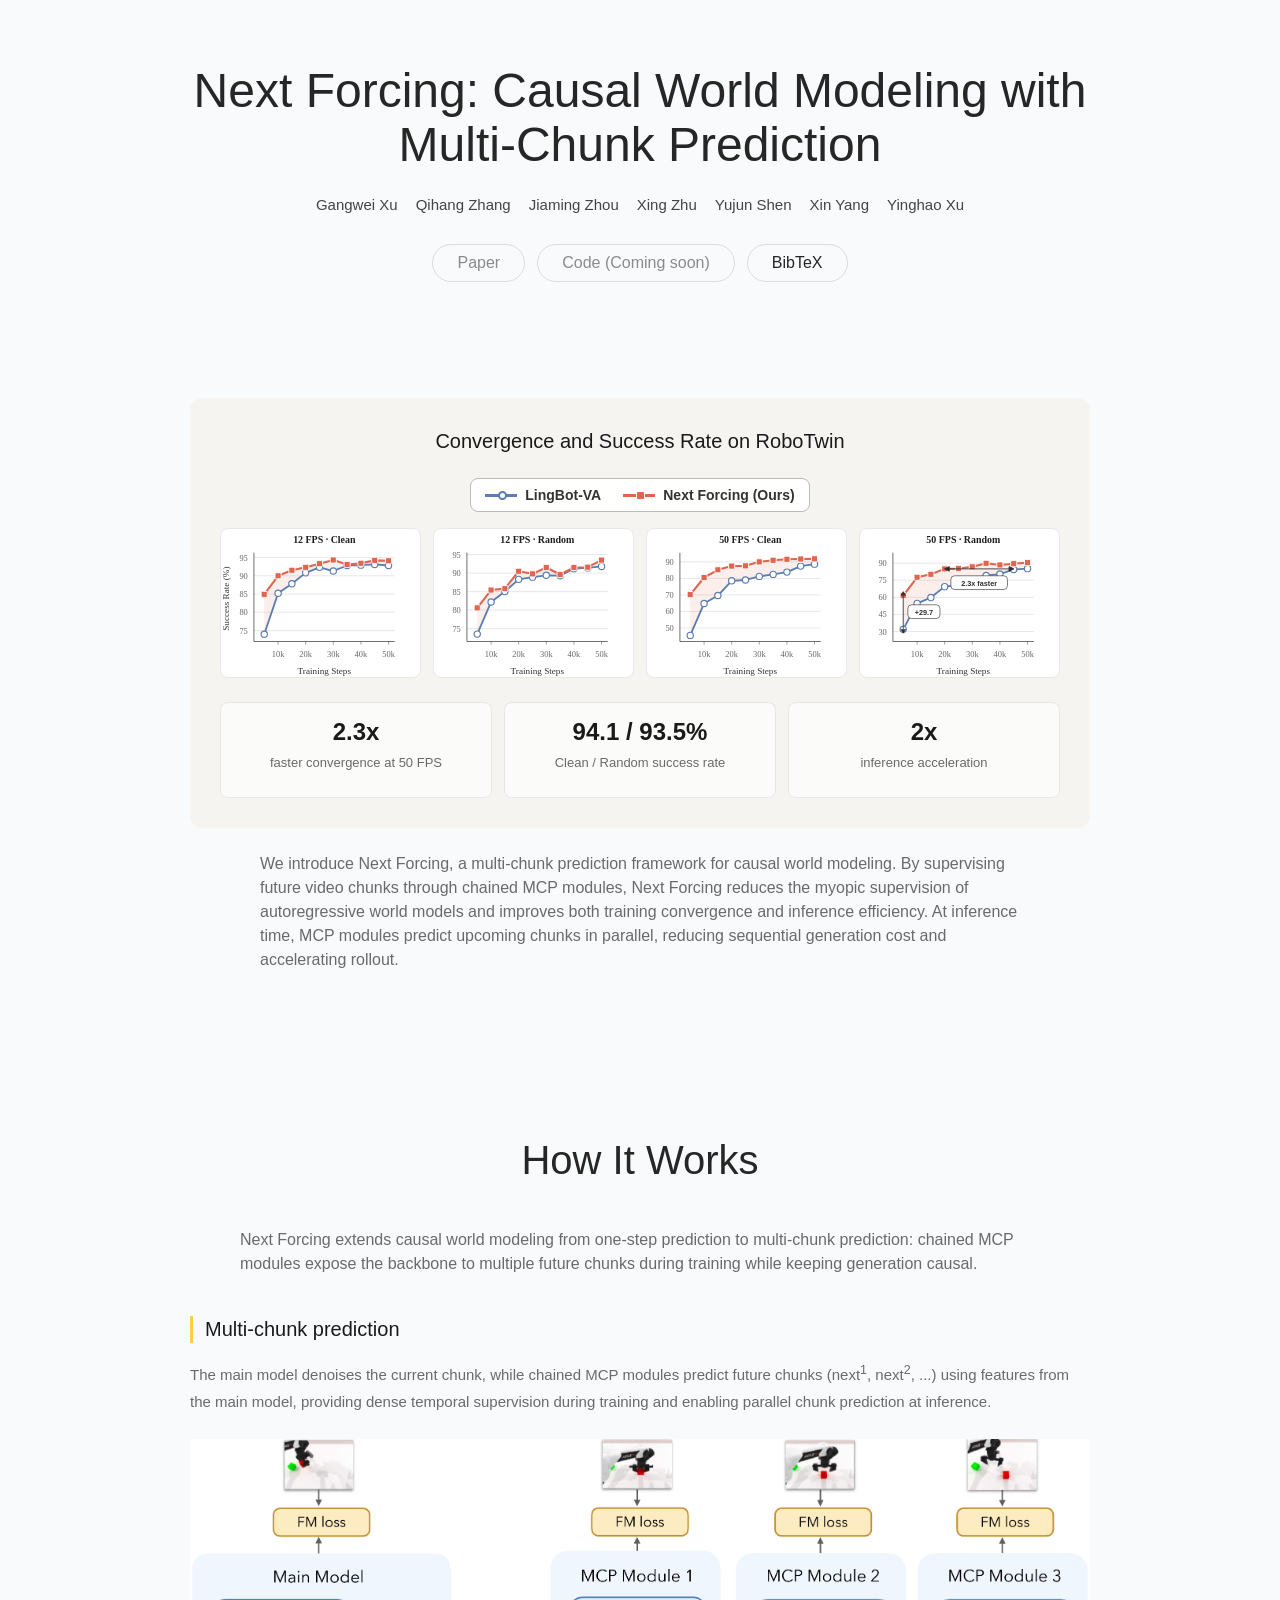
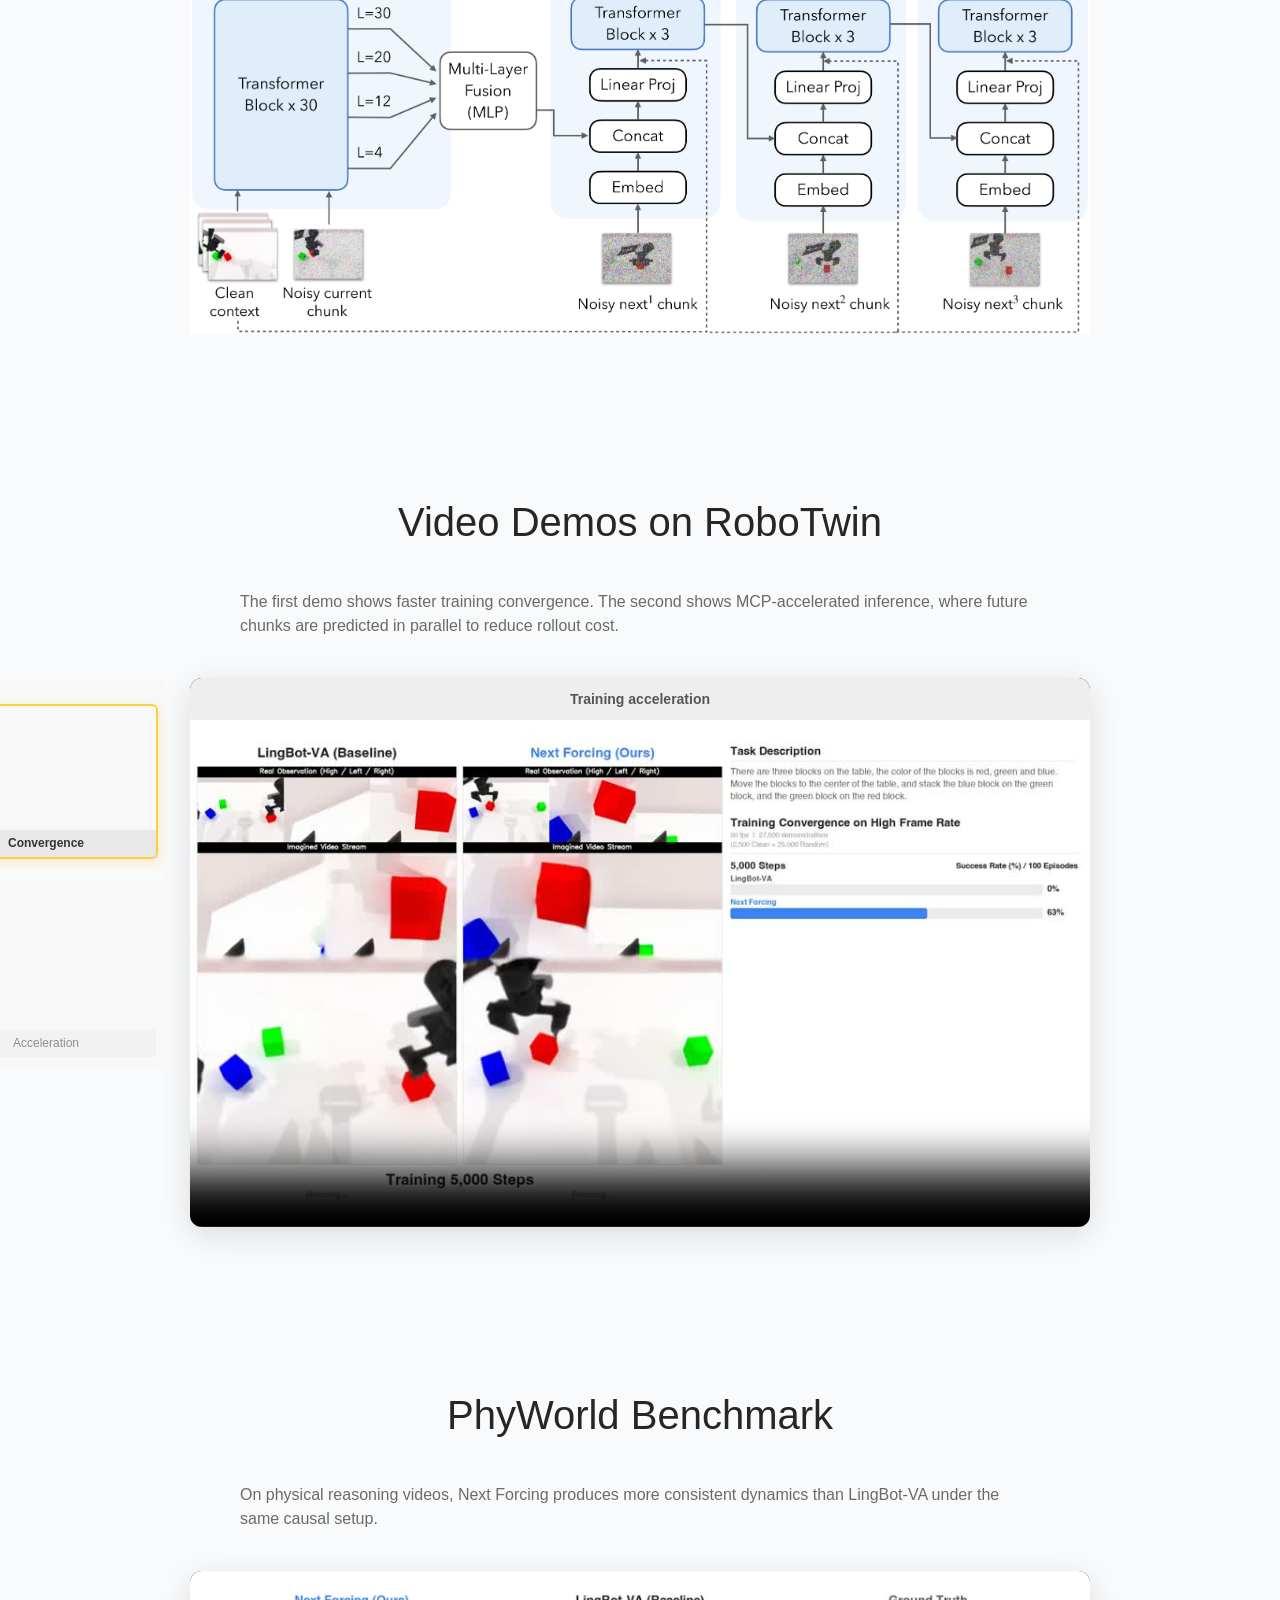
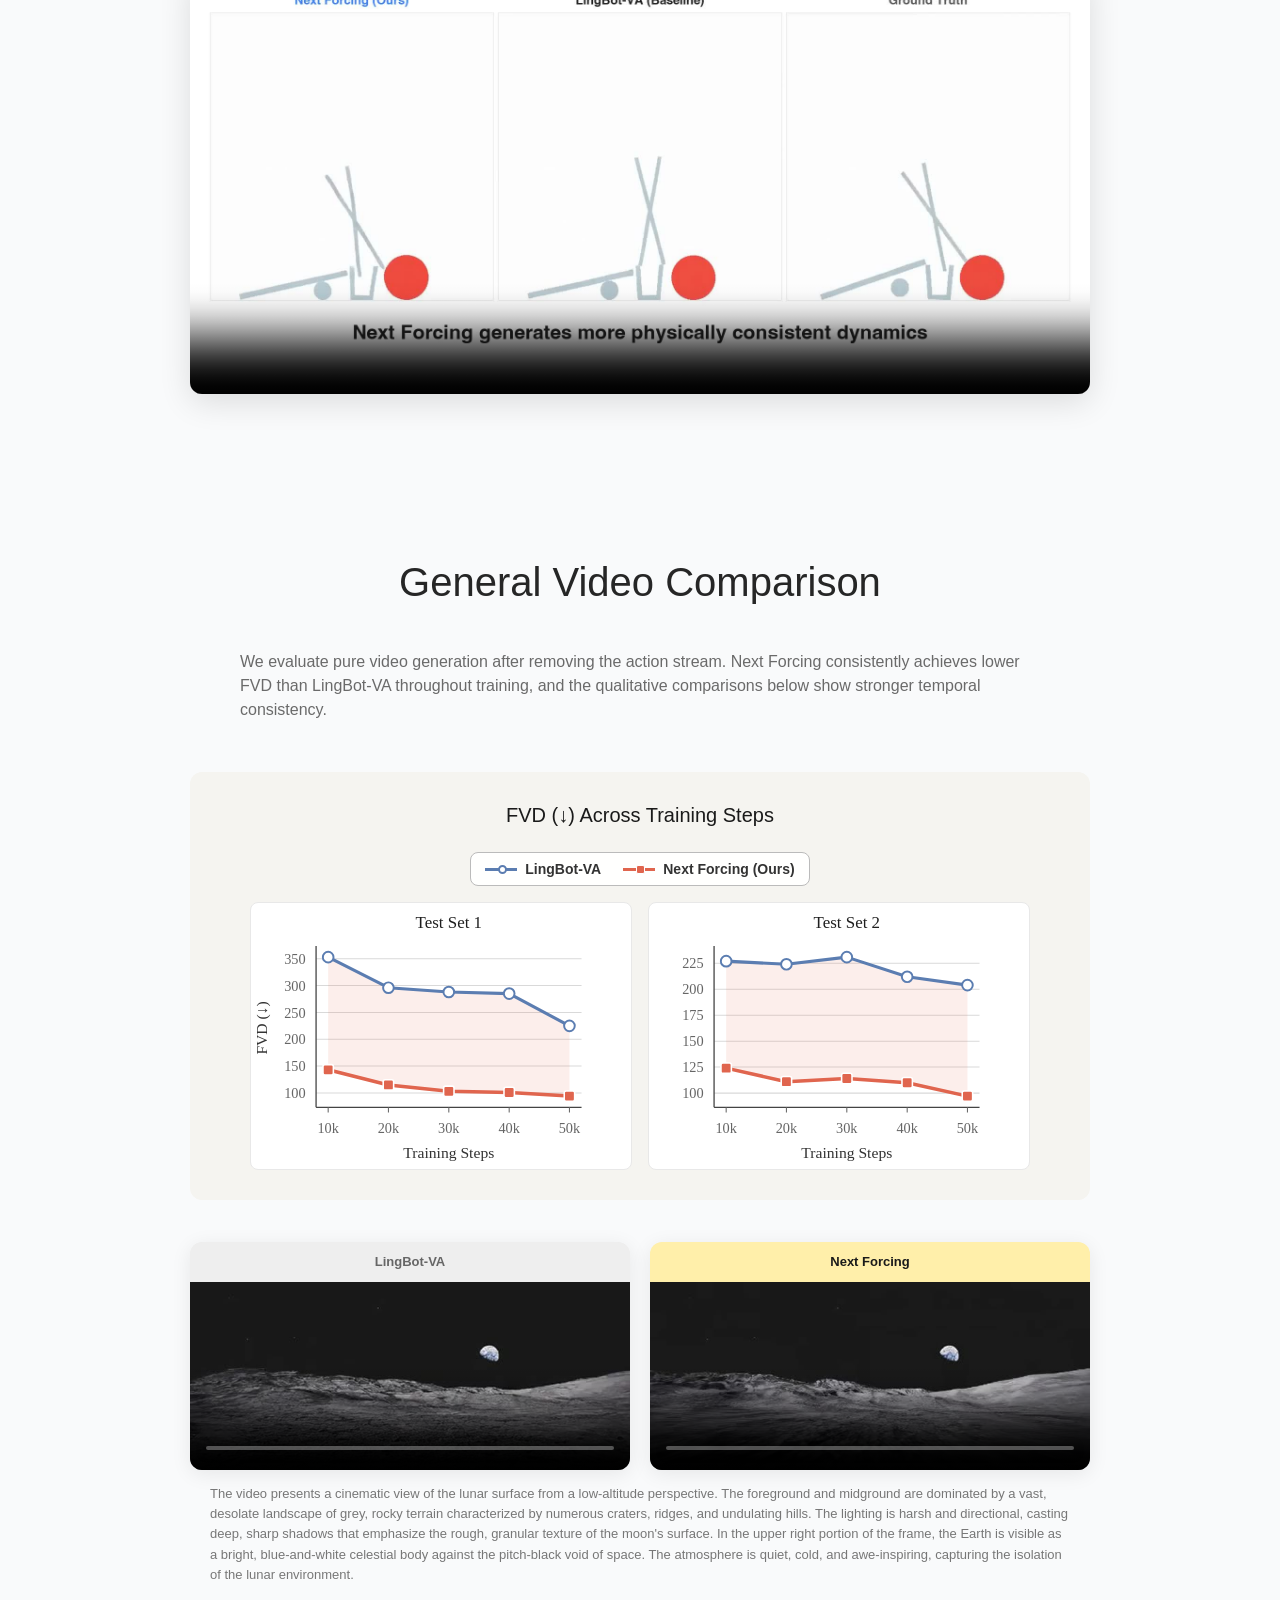
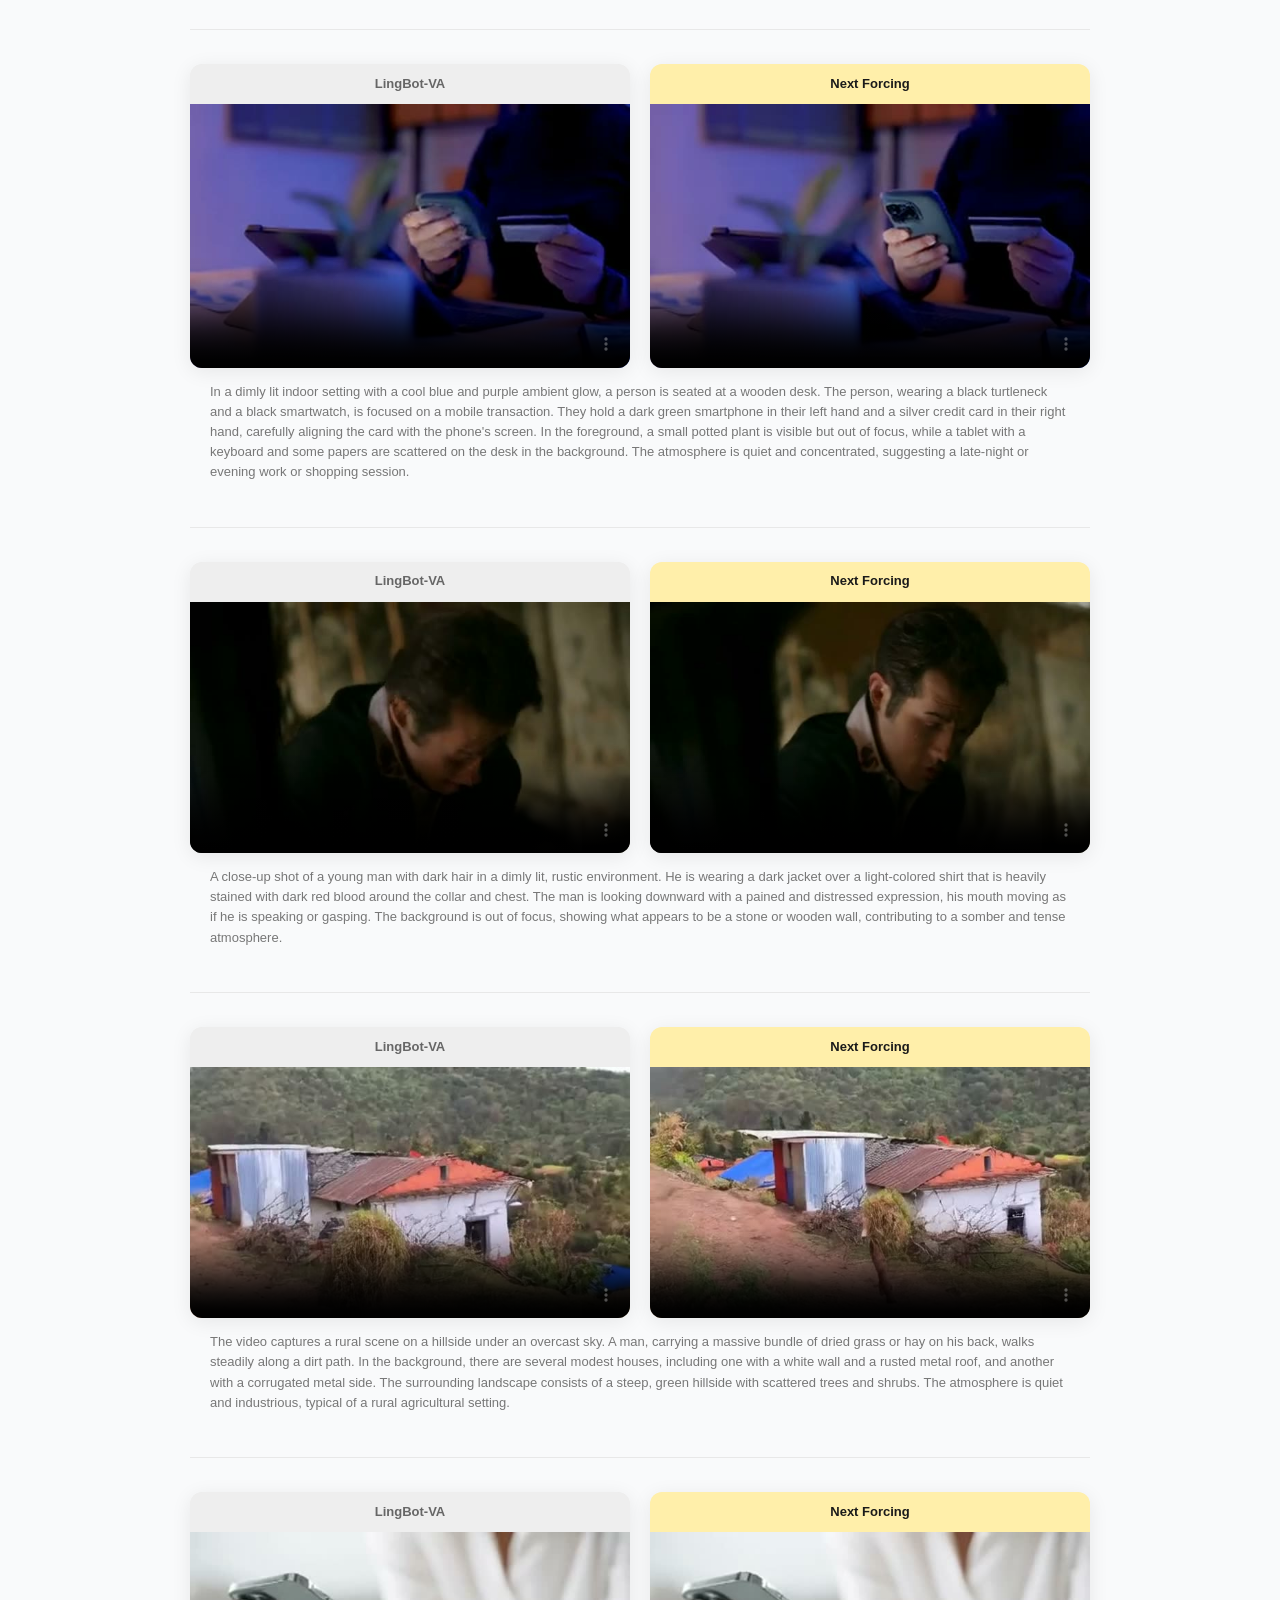
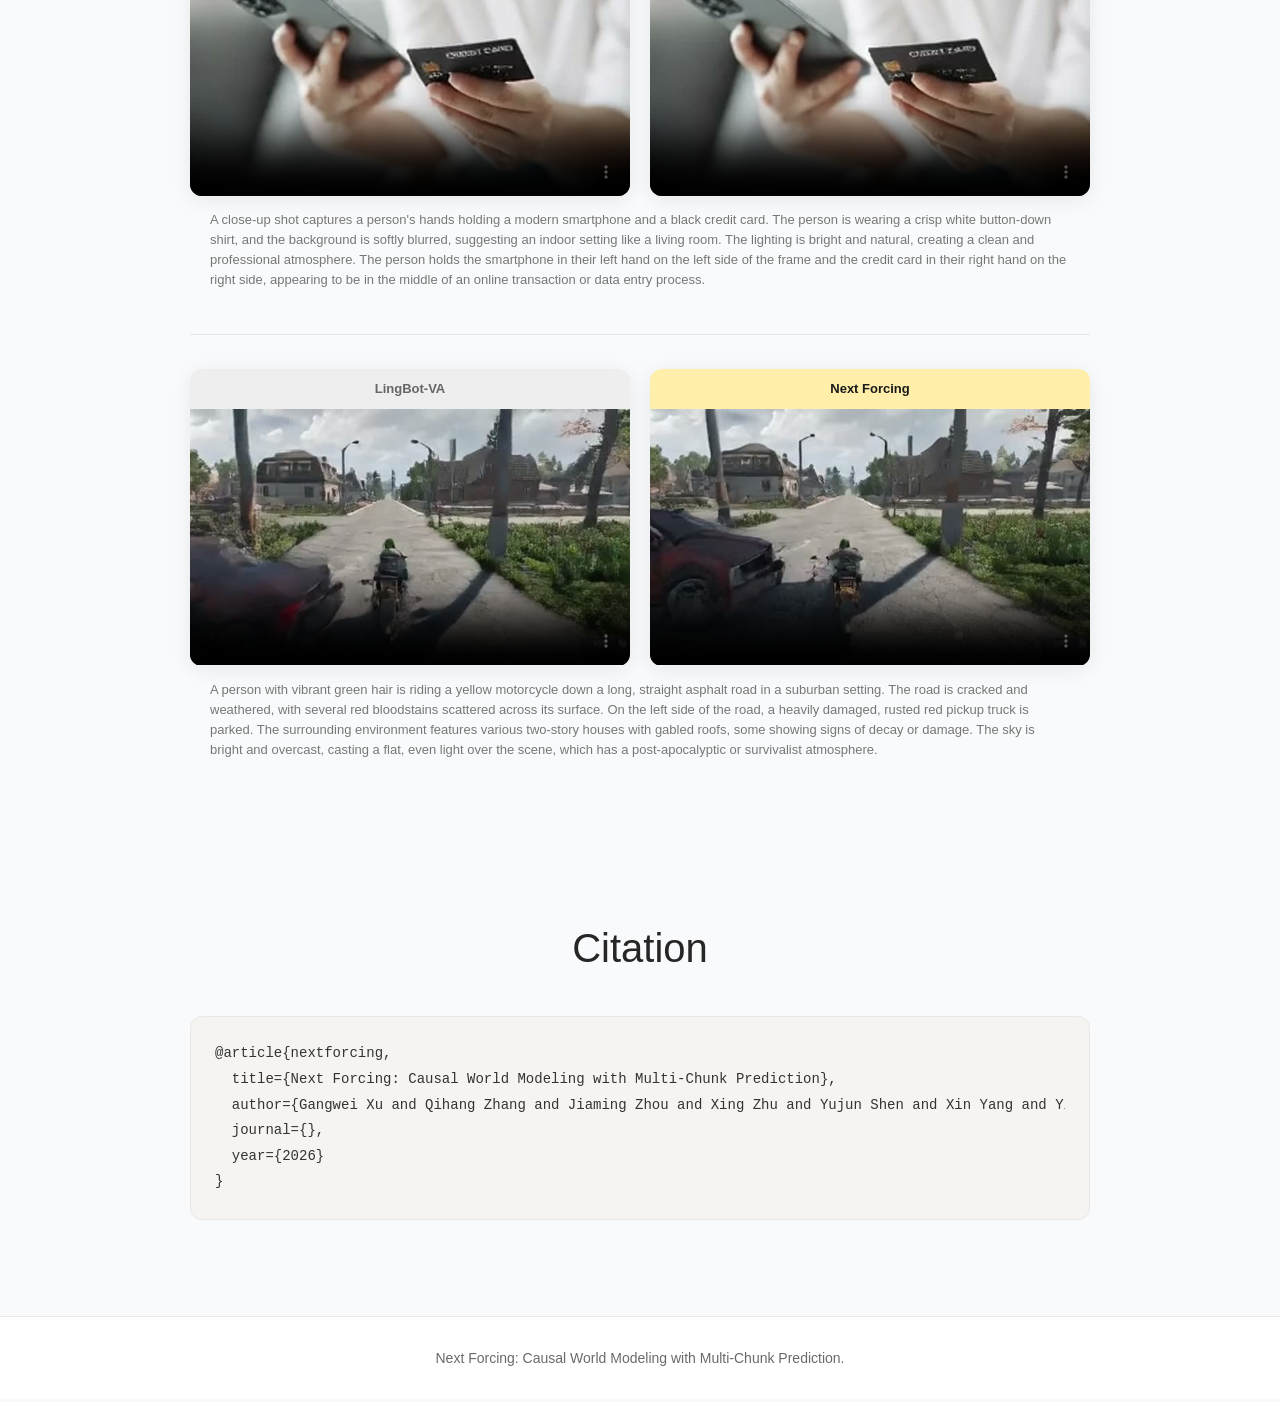
==== index.html @ 3accc261 "Add files via upload" ====
<!doctype html>
<html lang="en">
<head>
  <meta charset="utf-8">
  <meta name="viewport" content="width=device-width, initial-scale=1">
  <title>Next Forcing: Causal World Modeling with Multi-Chunk Prediction</title>
  <meta name="description" content="Project page for Next Forcing, a multi-chunk prediction framework for causal world modeling.">
  <link rel="icon" type="image/png" href="assets/favicon.png?v=2">
  <link rel="apple-touch-icon" href="assets/favicon.png?v=2">
  <link rel="stylesheet" href="styles.css">
</head>
<body>
  <main id="top">
    <section class="hero">
      <div class="hero-shell">
        <div class="hero-copy">
          <h1>Next Forcing: Causal World Modeling with <span class="title-break">Multi-Chunk Prediction</span></h1>
          <p class="hero-authors">
            <a href="https://gangweix.github.io/" target="_blank" rel="noopener noreferrer">Gangwei Xu</a>
            <a href="https://zqh0253.github.io/" target="_blank" rel="noopener noreferrer">Qihang Zhang</a>
            <a href="https://jiaming-zhou.github.io/" target="_blank" rel="noopener noreferrer">Jiaming Zhou</a>
            <a href="https://scholar.google.com/citations?user=Hnh87z4AAAAJ&amp;hl=en" target="_blank" rel="noopener noreferrer">Xing Zhu</a>
            <a href="https://shenyujun.github.io/" target="_blank" rel="noopener noreferrer">Yujun Shen</a>
            <a href="https://sites.google.com/view/xinyang/home" target="_blank" rel="noopener noreferrer">Xin Yang</a>
            <a href="https://justimyhxu.github.io/" target="_blank" rel="noopener noreferrer">Yinghao Xu</a>
          </p>
          <div class="hero-links" aria-label="Project links">
            <span class="nav-button disabled" aria-disabled="true">Paper</span>
            <span class="nav-button disabled" aria-disabled="true">Code (Coming soon)</span>
            <a class="nav-button" href="#citation">BibTeX</a>
          </div>
        </div>
      </div>
    </section>

    <section class="feature-section" id="results">
      <div class="chart-container">
        <div class="chart-label">Convergence and Success Rate on RoboTwin</div>
        <div class="native-curves" id="robotwin-curve-chart" role="img" aria-label="Training convergence curves comparing Next Forcing and LingBot-VA on RoboTwin."></div>
        <div class="metric-row" aria-label="RoboTwin summary metrics">
          <div>
            <strong>2.3x</strong>
            <span>faster convergence at 50 FPS</span>
          </div>
          <div>
            <strong>94.1 / 93.5%</strong>
            <span>Clean / Random success rate</span>
          </div>
          <div>
            <strong>2x</strong>
            <span>inference acceleration</span>
          </div>
        </div>
      </div>
      <p class="intro-text">
        We introduce Next Forcing, a multi-chunk prediction framework for causal world modeling. By supervising future video chunks through chained MCP modules, Next Forcing reduces the myopic supervision of autoregressive world models and improves both training convergence and inference efficiency. At inference time, MCP modules predict upcoming chunks in parallel, reducing sequential generation cost and accelerating rollout.
      </p>
    </section>

    <section class="feature-section" id="method">
      <h2 class="section-title">How It Works</h2>
      <p class="section-description">
        Next Forcing extends causal world modeling from one-step prediction to multi-chunk prediction: chained MCP modules expose the backbone to multiple future chunks during training while keeping generation causal.
      </p>

      <div class="howitworks-content">
        <div class="howitworks-subsection">
          <h3 class="howitworks-subtitle">Multi-chunk prediction</h3>
          <p class="howitworks-text">
            The main model denoises the current chunk, while chained MCP modules predict future chunks (next<sup>1</sup>, next<sup>2</sup>, ...) using features from the main model, providing dense temporal supervision during training and enabling parallel chunk prediction at inference.
          </p>
          <figure class="method-figure">
            <img src="assets/figures/next-forcing-method-architecture.png" alt="Architecture diagram of Next Forcing with chained multi-chunk prediction modules.">
          </figure>
        </div>
      </div>
    </section>

    <section class="feature-section" id="robotwin-demos">
      <h2 class="section-title">Video Demos on RoboTwin</h2>
      <p class="section-description">
        The first demo shows faster training convergence. The second shows MCP-accelerated inference, where future chunks are predicted in parallel to reduce rollout cost.
      </p>

      <div class="video-carousel-side" id="robotwin-carousel">
        <div class="carousel-sidebar" aria-label="RoboTwin video selector">
          <div class="sidebar-category">
            <div class="sidebar-category-title">Training</div>
            <button class="sidebar-thumb active" type="button"
              data-video-src="assets/videos/robotwin-convergence-comparison.mp4"
              data-video-poster="assets/posters/robotwin-convergence-comparison.jpg"
              data-main-title="Training acceleration">
              <video src="assets/videos/robotwin-convergence-comparison.mp4" autoplay loop muted playsinline preload="metadata"></video>
              <span class="sidebar-thumb-label">Convergence</span>
            </button>
          </div>
          <div class="sidebar-category">
            <div class="sidebar-category-title">Inference</div>
            <button class="sidebar-thumb" type="button"
              data-video-src="assets/videos/robotwin-inference-acceleration.mp4"
              data-video-poster="assets/posters/robotwin-inference-acceleration.jpg"
              data-main-title="Inference acceleration">
              <video src="assets/videos/robotwin-inference-acceleration.mp4" autoplay loop muted playsinline preload="metadata"></video>
              <span class="sidebar-thumb-label">Acceleration</span>
            </button>
          </div>
        </div>

        <div class="carousel-main-side">
          <div class="video-caption" id="robotwin-main-title">Training acceleration</div>
          <video id="robotwin-main-video" controls muted autoplay loop playsinline preload="metadata" poster="assets/posters/robotwin-convergence-comparison.jpg">
            <source src="assets/videos/robotwin-convergence-comparison.mp4" type="video/mp4">
          </video>
        </div>
      </div>
    </section>

    <section class="feature-section" id="phyworld">
      <h2 class="section-title">PhyWorld Benchmark</h2>
      <p class="section-description">
        On physical reasoning videos, Next Forcing produces more consistent dynamics than LingBot-VA under the same causal setup.
      </p>
      <div class="single-video-container">
        <video controls muted autoplay loop playsinline preload="metadata" poster="assets/posters/phyworld-benchmark-comparison.jpg">
          <source src="assets/videos/phyworld-benchmark-comparison.mp4" type="video/mp4">
        </video>
      </div>
    </section>

    <section class="feature-section" id="general-video">
      <h2 class="section-title">General Video Comparison</h2>
      <p class="section-description">
        We evaluate pure video generation after removing the action stream. Next Forcing consistently achieves lower FVD than LingBot-VA throughout training, and the qualitative comparisons below show stronger temporal consistency.
      </p>

      <div class="chart-container">
        <div class="chart-label">FVD (&darr;) Across Training Steps</div>
        <div class="native-curves native-curves-fvd" id="fvd-curve-chart" role="img" aria-label="FVD curves on two held-out general video test sets."></div>
      </div>

      <div class="general-comparison-list" id="general-comparison-list" aria-live="polite"></div>
    </section>

    <section class="feature-section citation-section" id="citation">
      <h2 class="section-title">Citation</h2>
      <div class="citation-panel">
        <pre><code>@article{nextforcing,
  title={Next Forcing: Causal World Modeling with Multi-Chunk Prediction},
  author={Gangwei Xu and Qihang Zhang and Jiaming Zhou and Xing Zhu and Yujun Shen and Xin Yang and Yinghao Xu},
  journal={},
  year={2026}
}</code></pre>
      </div>
    </section>
  </main>

  <footer class="footer">
    <p>Next Forcing: Causal World Modeling with Multi-Chunk Prediction.</p>
  </footer>

  <script src="script.js"></script>
</body>
</html>
---- styles.css ----
:root {
  --page: #f9fafb;
  --surface: #ffffff;
  --soft: #f5f4f0;
  --soft-2: #f8f8f8;
  --text: #262626;
  --muted: #6a6a6a;
  --line: rgba(0, 0, 0, 0.12);
  --line-soft: #e8e8e8;
  --yellow: #ffce44;
  --green: #5fbf6f;
  --shadow: 0 8px 32px rgba(0, 0, 0, 0.12);
}

* {
  box-sizing: border-box;
}

html {
  scroll-behavior: smooth;
}

body {
  margin: 0;
  background: var(--page);
  color: var(--text);
  font: 16px/1.6 -apple-system, BlinkMacSystemFont, "Segoe UI", Roboto, Helvetica, Arial, sans-serif;
  letter-spacing: 0;
}

img,
video {
  max-width: 100%;
}

button,
a {
  -webkit-tap-highlight-color: transparent;
}

button {
  font: inherit;
}

a {
  color: inherit;
}

.hero {
  display: flex;
  align-items: center;
  justify-content: center;
  padding: 64px 32px 36px;
  background: var(--page);
}

.hero-shell {
  width: min(1248px, 100%);
  display: flex;
  flex-direction: column;
  align-items: center;
}

.hero-copy {
  text-align: center;
}

h1,
h2,
h3,
p,
figure {
  margin: 0;
}

h1 {
  max-width: 1050px;
  margin: 0 auto;
  color: var(--text);
  font-size: clamp(28px, 4.9vw, 48px);
  font-weight: 500;
  line-height: 1.12;
  letter-spacing: 0;
}

.title-break {
  display: block;
}

.hero-authors {
  display: flex;
  flex-wrap: wrap;
  justify-content: center;
  gap: 4px 18px;
  max-width: 900px;
  margin: 22px auto 0;
  color: #555;
  font-size: 15px;
  line-height: 1.5;
}

.hero-authors a {
  color: #444;
  text-decoration: none;
}

.hero-authors a:hover,
.hero-authors a:focus-visible {
  color: #111;
  text-decoration: underline;
  text-underline-offset: 3px;
}

.hero-links {
  display: flex;
  flex-wrap: wrap;
  justify-content: center;
  gap: 12px;
  margin: 28px auto 0;
}

.nav-button {
  min-height: 38px;
  display: inline-flex;
  align-items: center;
  justify-content: center;
  padding: 8px 24px;
  border: 1px solid var(--line);
  border-radius: 999px;
  background: transparent;
  color: var(--text);
  font-size: 16px;
  font-weight: 400;
  line-height: 1;
  text-decoration: none;
  transition: background 0.25s ease, border-color 0.25s ease, color 0.25s ease;
}

.nav-button:hover,
.nav-button:focus-visible {
  background: #eff1f9;
  border-color: transparent;
  outline: none;
}

.nav-button.disabled {
  color: #8b8b8b;
  cursor: default;
  pointer-events: none;
}

.single-video-container video,
.video-comparison-item video {
  width: 100%;
  display: block;
}

.intro-text {
  max-width: 800px;
  margin: 0 auto;
  padding: 0 20px;
  color: var(--muted);
  font-size: 16px;
  line-height: 24px;
  text-align: left;
}

#results .intro-text {
  margin-top: 24px;
}

.feature-section {
  max-width: 1400px;
  margin: 0 auto;
  padding: 80px 20px;
}

.section-title {
  margin-bottom: 40px;
  color: var(--text);
  font-size: clamp(28px, 4vw, 40px);
  font-weight: 500;
  line-height: 1.4;
  text-align: center;
}

.section-description {
  max-width: 800px;
  margin: 0 auto 40px;
  color: var(--muted);
  font-size: 16px;
  line-height: 24px;
  text-align: left;
}

.video-carousel-side {
  position: relative;
  max-width: 900px;
  margin: 0 auto;
}

.carousel-sidebar {
  position: absolute;
  right: calc(100% + 24px);
  top: 0;
  width: 240px;
  display: flex;
  flex-direction: column;
  gap: 12px;
}

.sidebar-category {
  padding: 8px;
  border-radius: 8px;
  background: var(--soft-2);
}

.sidebar-category-title {
  margin-bottom: 6px;
  color: var(--muted);
  font-size: 10px;
  font-weight: 500;
  letter-spacing: 0.03em;
  line-height: 1.2;
  text-transform: uppercase;
}

.sidebar-thumb {
  width: 100%;
  display: block;
  overflow: hidden;
  padding: 0;
  border: 2px solid transparent;
  border-radius: 6px;
  background: transparent;
  cursor: pointer;
  opacity: 0.72;
  text-align: inherit;
  transition: border-color 0.25s ease, opacity 0.25s ease, transform 0.25s ease, box-shadow 0.25s ease;
}

.sidebar-thumb:hover,
.sidebar-thumb:focus-visible {
  opacity: 0.95;
  outline: none;
  transform: scale(1.01);
}

.sidebar-thumb.active {
  border-color: var(--yellow);
  opacity: 1;
  box-shadow: 0 4px 12px rgba(255, 206, 68, 0.3);
}

.sidebar-thumb video {
  width: 100%;
  aspect-ratio: 16 / 9;
  display: block;
  object-fit: cover;
  pointer-events: none;
}

.sidebar-thumb-label {
  display: block;
  padding: 6px 4px;
  background: #f0f0f0;
  color: #666;
  font-size: 12px;
  line-height: 1.2;
  text-align: center;
  white-space: nowrap;
}

.sidebar-thumb.active .sidebar-thumb-label {
  background: #e8e8e8;
  color: #333;
  font-weight: 600;
}

.carousel-main-side,
.single-video-container {
  overflow: hidden;
  border-radius: 12px;
  background: #1a1a1a;
  box-shadow: var(--shadow);
}

.carousel-main-side video {
  width: 100%;
  aspect-ratio: 16 / 9;
  display: block;
  object-fit: cover;
}

.video-caption {
  min-height: 42px;
  display: flex;
  align-items: center;
  justify-content: center;
  padding: 8px 16px;
  background: #eee;
  color: #555;
  font-size: 14px;
  font-weight: 600;
  line-height: 1.35;
  text-align: center;
}

.single-video-container {
  max-width: 900px;
  margin: 0 auto;
}

.single-video-container video {
  height: auto;
  aspect-ratio: auto;
  object-fit: contain;
}

.chart-container {
  max-width: 900px;
  margin: 50px auto 0;
  padding: 30px;
  border-radius: 12px;
  background: var(--soft);
}

#results .chart-container {
  margin-top: 0;
}

.chart-label {
  margin-bottom: 24px;
  color: #1a1a1a;
  font-size: 20px;
  font-weight: 500;
  line-height: 1.3;
  text-align: center;
}

.chart-figure {
  overflow: hidden;
  border-radius: 8px;
  background: #fff;
}

.chart-figure.narrow {
  max-width: 760px;
  margin: 0 auto;
}

.chart-figure img {
  width: 100%;
  display: block;
}

.native-curves {
  display: grid;
  gap: 16px;
}

.curve-top-legend {
  justify-self: center;
  display: flex;
  align-items: center;
  justify-content: center;
  flex-wrap: wrap;
  gap: 22px;
  padding: 8px 14px;
  border: 1px solid #bbb;
  border-radius: 8px;
  background: rgba(255, 255, 255, 0.96);
  color: #333;
  font: 700 14px -apple-system, BlinkMacSystemFont, "Segoe UI", sans-serif;
}

.curve-top-legend span {
  position: relative;
  display: inline-flex;
  align-items: center;
  gap: 8px;
}

.legend-line {
  width: 32px;
  height: 0;
  display: inline-block;
  border-top: 3px solid;
}

.legend-line-base {
  border-color: #5b7db1;
}

.legend-line-ours {
  border-color: #e0654e;
}

.legend-dot {
  position: absolute;
  left: 13px;
  width: 9px;
  height: 9px;
  background: #fff;
}

.legend-dot-base {
  border: 2px solid #5b7db1;
  border-radius: 50%;
}

.legend-dot-ours {
  border: 1.5px solid #fff;
  border-radius: 2px;
  background: #e0654e;
}

.curve-panel-grid {
  display: grid;
  grid-template-columns: repeat(4, minmax(0, 1fr));
  gap: 12px;
}

.native-curves-fvd {
  max-width: 780px;
  margin: 0 auto;
}

.native-curves-fvd .curve-panel-grid {
  grid-template-columns: repeat(2, minmax(0, 1fr));
  gap: 16px;
}

.curve-panel {
  width: 100%;
  display: block;
  overflow: visible;
  border: 1px solid var(--line-soft);
  border-radius: 8px;
  background: #fff;
  color: #333;
  font-family: Georgia, "Times New Roman", serif;
}

.curve-title {
  fill: #1f1f1f;
  font-size: 13px;
  font-weight: 700;
  text-anchor: middle;
}

.fvd-curve-title {
  font-weight: 500;
}

.curve-grid-line {
  stroke: #d9d9d9;
  stroke-width: 0.8;
}

.curve-axis {
  stroke: #444;
  stroke-width: 1;
}

.curve-x-tick {
  stroke: #666;
  stroke-width: 0.8;
}

.curve-y-tick {
  fill: #666;
  font-size: 11px;
  text-anchor: end;
}

.curve-x-label {
  fill: #666;
  font-size: 11px;
  text-anchor: middle;
}

.curve-axis-label-x,
.curve-axis-label-y {
  fill: #333;
  font-size: 12px;
  text-anchor: middle;
}

.curve-gap {
  fill: rgba(224, 101, 78, 0.11);
}

.curve-line-base,
.curve-line-ours {
  fill: none;
  stroke-linecap: round;
  stroke-linejoin: round;
}

.curve-line-base {
  stroke: #5b7db1;
  stroke-width: 2.4;
}

.curve-line-ours {
  stroke: #e0654e;
  stroke-width: 2.7;
}

.curve-marker-base {
  fill: #fff;
  stroke: #5b7db1;
  stroke-width: 1.5;
}

.curve-marker-ours {
  fill: #e0654e;
  stroke: #fff;
  stroke-width: 1.2;
}

.curve-annotation line,
.curve-annotation path {
  fill: #2f2f2f;
  stroke: #2f2f2f;
  stroke-width: 1.1;
}

.curve-annotation rect {
  fill: rgba(255, 255, 255, 0.96);
  stroke: #2f2f2f;
  stroke-width: 0.8;
}

.curve-annotation text {
  fill: #2f2f2f;
  font: 700 9.5px -apple-system, BlinkMacSystemFont, "Segoe UI", sans-serif;
  text-anchor: middle;
}

.metric-row {
  display: grid;
  grid-template-columns: repeat(3, minmax(0, 1fr));
  gap: 12px;
  margin-top: 24px;
}

.metric-row div {
  min-height: 96px;
  padding: 16px;
  border: 1px solid rgba(0, 0, 0, 0.08);
  border-radius: 8px;
  background: rgba(255, 255, 255, 0.62);
  text-align: center;
}

.metric-row strong {
  display: block;
  color: #1a1a1a;
  font-size: 24px;
  font-weight: 600;
  line-height: 1.1;
  font-variant-numeric: tabular-nums;
}

.metric-row span {
  display: block;
  margin-top: 8px;
  color: var(--muted);
  font-size: 13px;
  line-height: 1.35;
}

.howitworks-content {
  max-width: 900px;
  margin: 0 auto;
}

.howitworks-subsection {
  margin-bottom: 60px;
}

.howitworks-subsection:last-child {
  margin-bottom: 0;
}

.howitworks-subtitle {
  margin-bottom: 16px;
  padding-left: 12px;
  border-left: 3px solid var(--yellow);
  color: #1a1a1a;
  font-size: 20px;
  font-weight: 500;
  line-height: 1.35;
}

.howitworks-text {
  margin-bottom: 24px;
  color: var(--muted);
  font-size: 15px;
  line-height: 1.8;
}

.method-figure {
  overflow: hidden;
  border-radius: 0;
  background: transparent;
}

.method-figure img {
  width: 100%;
  display: block;
}

.general-comparison-list {
  max-width: 900px;
  margin: 42px auto 0;
  display: grid;
  gap: 44px;
}

.general-case {
  padding-top: 34px;
  border-top: 1px solid var(--line-soft);
}

.general-case:first-child {
  padding-top: 0;
  border-top: 0;
}

.video-comparison {
  display: flex;
  gap: 20px;
}

.video-comparison-item {
  flex: 1;
  overflow: hidden;
  border-radius: 12px;
  background: #f5f5f5;
  box-shadow: 0 4px 20px rgba(0, 0, 0, 0.08);
}

.video-comparison-label {
  min-height: 40px;
  display: flex;
  align-items: center;
  justify-content: center;
  padding: 6px 16px;
  background: #eee;
  color: #666;
  font-size: 13px;
  font-weight: 600;
  line-height: 1.25;
  text-align: center;
}

.video-comparison-label.ours-label {
  background: #ffefaa;
  color: #1a1a1a;
}

.video-comparison-item video {
  height: auto;
  aspect-ratio: auto;
  object-fit: contain;
}

.prompt-text {
  max-width: 860px;
  margin: 14px auto 0;
  color: #777;
  font-size: 13px;
  line-height: 1.55;
  text-align: left;
}

.citation-section {
  padding-bottom: 96px;
}

.citation-panel {
  max-width: 900px;
  margin: 0 auto;
  padding: 24px;
  overflow: hidden;
  border: 1px solid var(--line-soft);
  border-radius: 12px;
  background: var(--soft);
}

.citation-panel pre {
  margin: 0;
  overflow-x: auto;
}

.citation-panel code {
  color: #333;
  font: 14px/1.65 "SFMono-Regular", Consolas, "Liberation Mono", Menlo, monospace;
  white-space: pre;
}

.footer {
  padding: 30px 20px;
  border-top: 1px solid var(--line-soft);
  background: var(--surface);
  color: var(--muted);
  font-size: 14px;
  text-align: center;
}

@media (max-width: 1200px) {
  .video-carousel-side {
    max-width: 700px;
  }

  .carousel-sidebar {
    position: static;
    width: 100%;
    flex-direction: row;
    flex-wrap: wrap;
    justify-content: center;
    gap: 15px;
    margin-bottom: 20px;
  }

  .sidebar-category {
    flex: 0 1 250px;
  }
}

@media (max-width: 768px) {
  .hero {
    padding: 40px 20px 28px;
  }

  .hero-links {
    gap: 10px;
    margin-bottom: 0;
  }

  .nav-button {
    min-height: 42px;
    padding: 12px 18px;
    font-size: 14px;
  }

  .intro-text {
    margin-top: 0;
    font-size: 14px;
  }

  .feature-section {
    padding: 56px 20px;
  }

  .section-title {
    margin-bottom: 24px;
    line-height: 1.25;
  }

  .section-description {
    margin-bottom: 30px;
    font-size: 14px;
  }

  .carousel-sidebar {
    flex-wrap: nowrap;
    justify-content: flex-start;
    overflow-x: auto;
    padding-bottom: 8px;
    -webkit-overflow-scrolling: touch;
  }

  .sidebar-category {
    flex: 0 0 170px;
    padding: 10px;
    border: 1px solid #eee;
    background: #fff;
  }

  .chart-container {
    margin-top: 36px;
    padding: 20px;
  }

  .curve-panel-grid {
    grid-template-columns: repeat(2, minmax(0, 1fr));
  }

  .metric-row {
    grid-template-columns: 1fr;
  }

  .video-comparison {
    flex-direction: column;
  }

  .prompt-text {
    font-size: 12px;
  }
}

@media (max-width: 520px) {
  .hero {
    padding-left: 14px;
    padding-right: 14px;
  }

  .hero-authors {
    font-size: 14px;
    gap: 3px 12px;
  }

  .hero-links {
    width: 100%;
  }

  .nav-button {
    flex: 1 1 120px;
  }

  .feature-section {
    padding-left: 14px;
    padding-right: 14px;
  }

  .chart-container {
    padding: 16px;
  }

  .curve-panel-grid {
    grid-template-columns: 1fr;
  }

  .native-curves-fvd .curve-panel-grid {
    grid-template-columns: 1fr;
  }

  .citation-panel {
    padding: 18px;
  }

  .method-figure {
    overflow-x: auto;
    -webkit-overflow-scrolling: touch;
  }

  .method-figure img {
    width: 680px;
    max-width: none;
  }
}
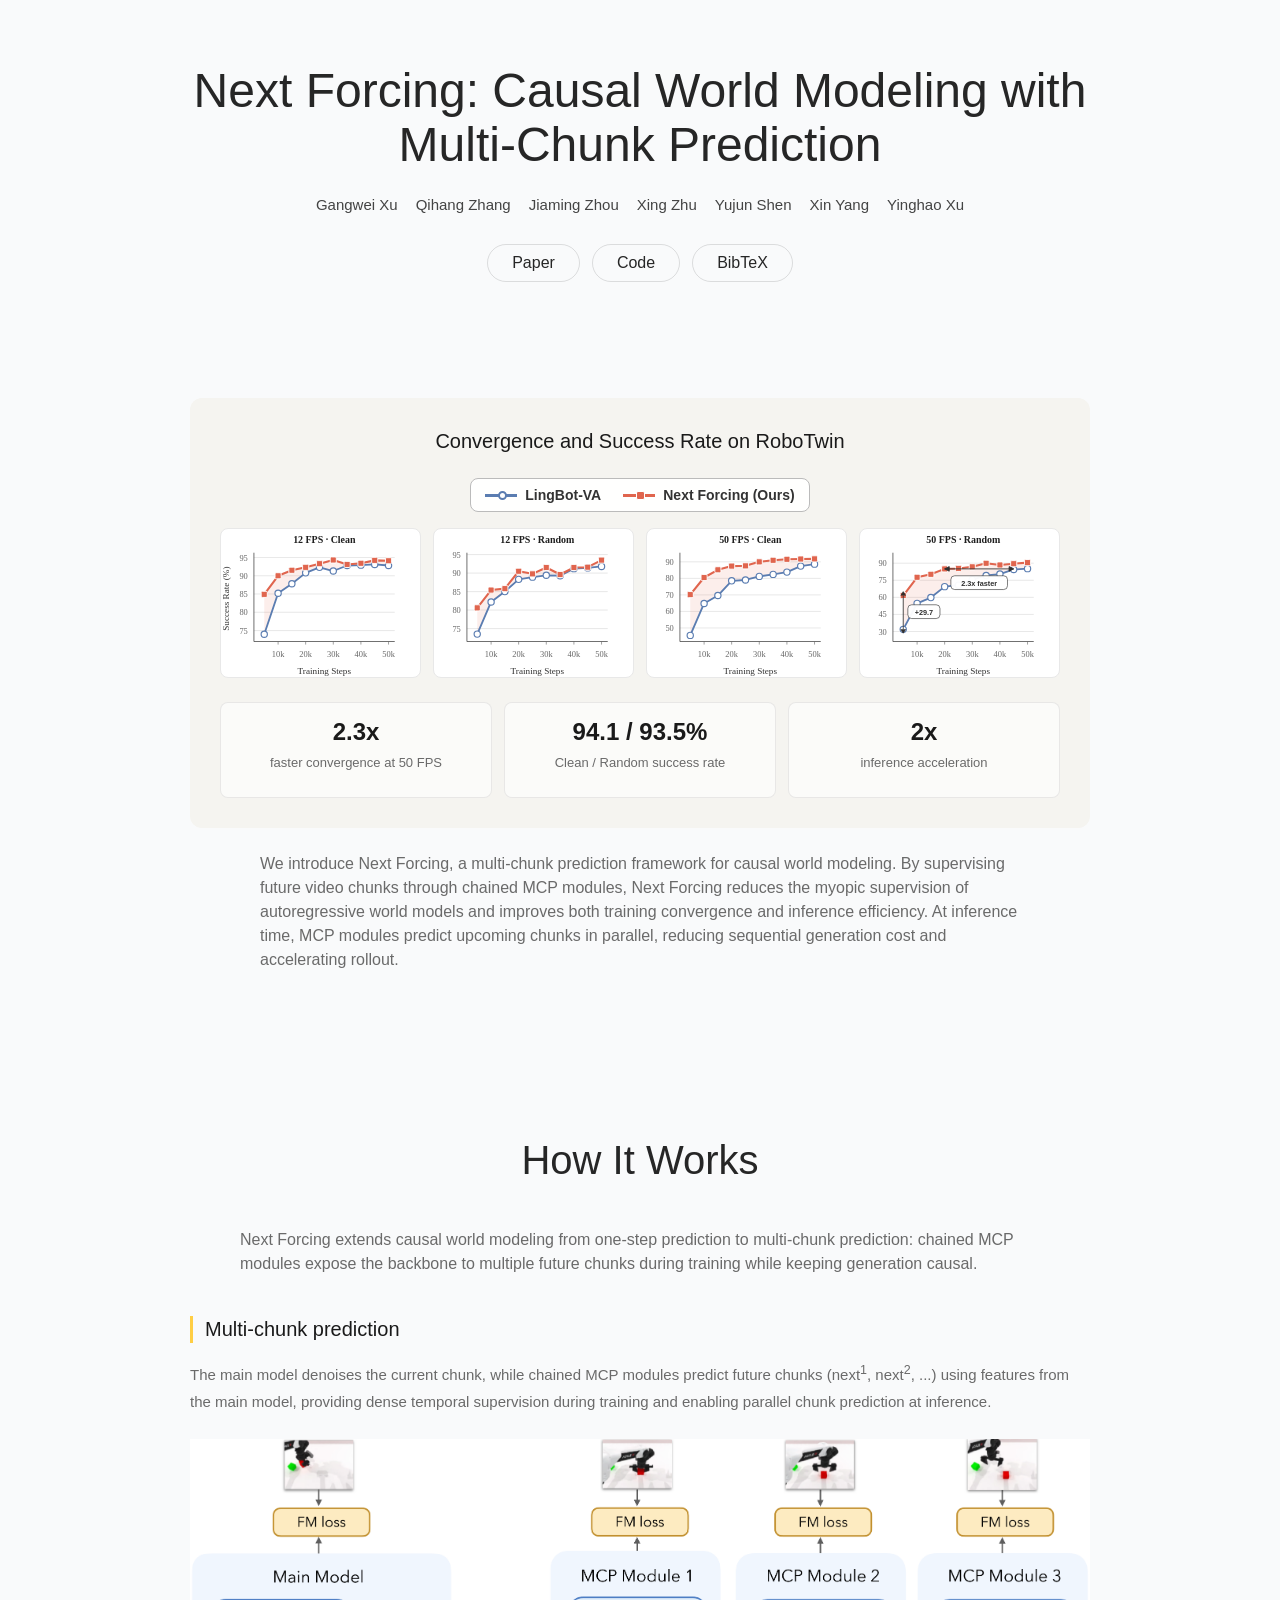
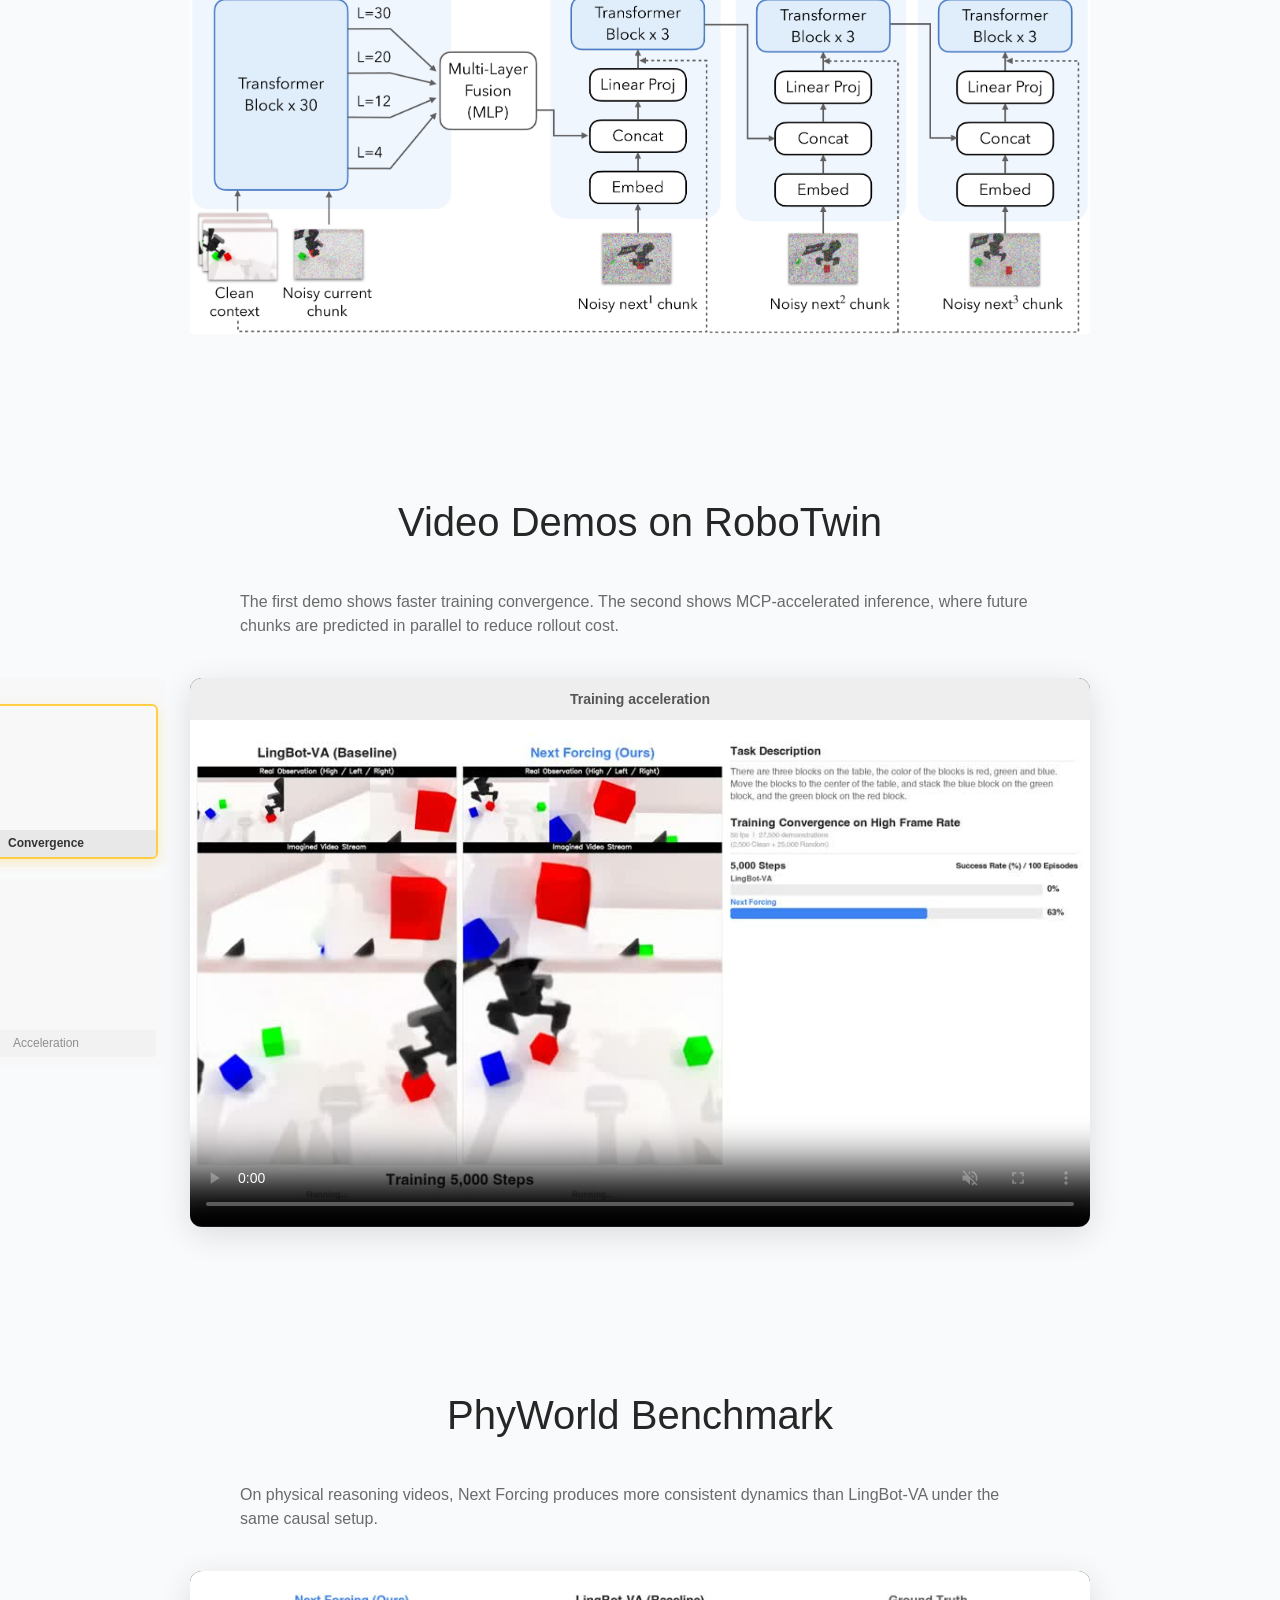
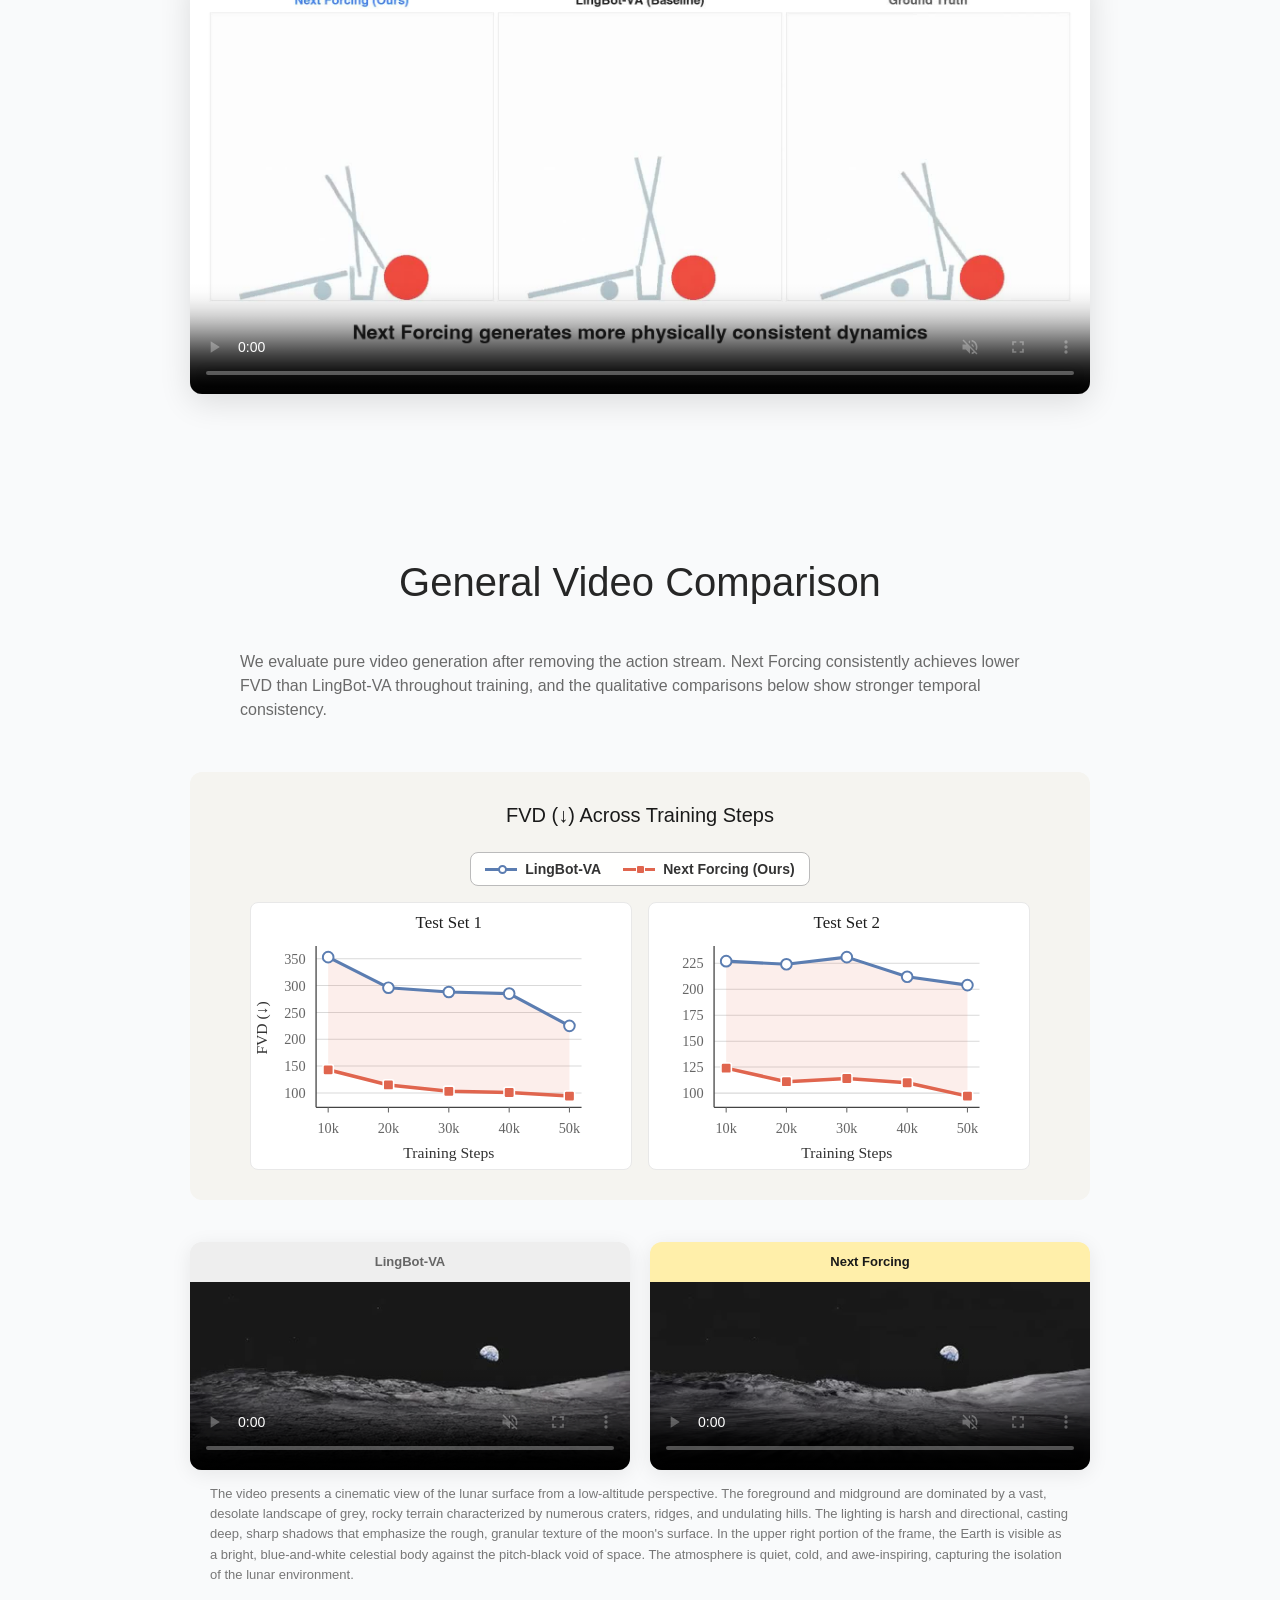
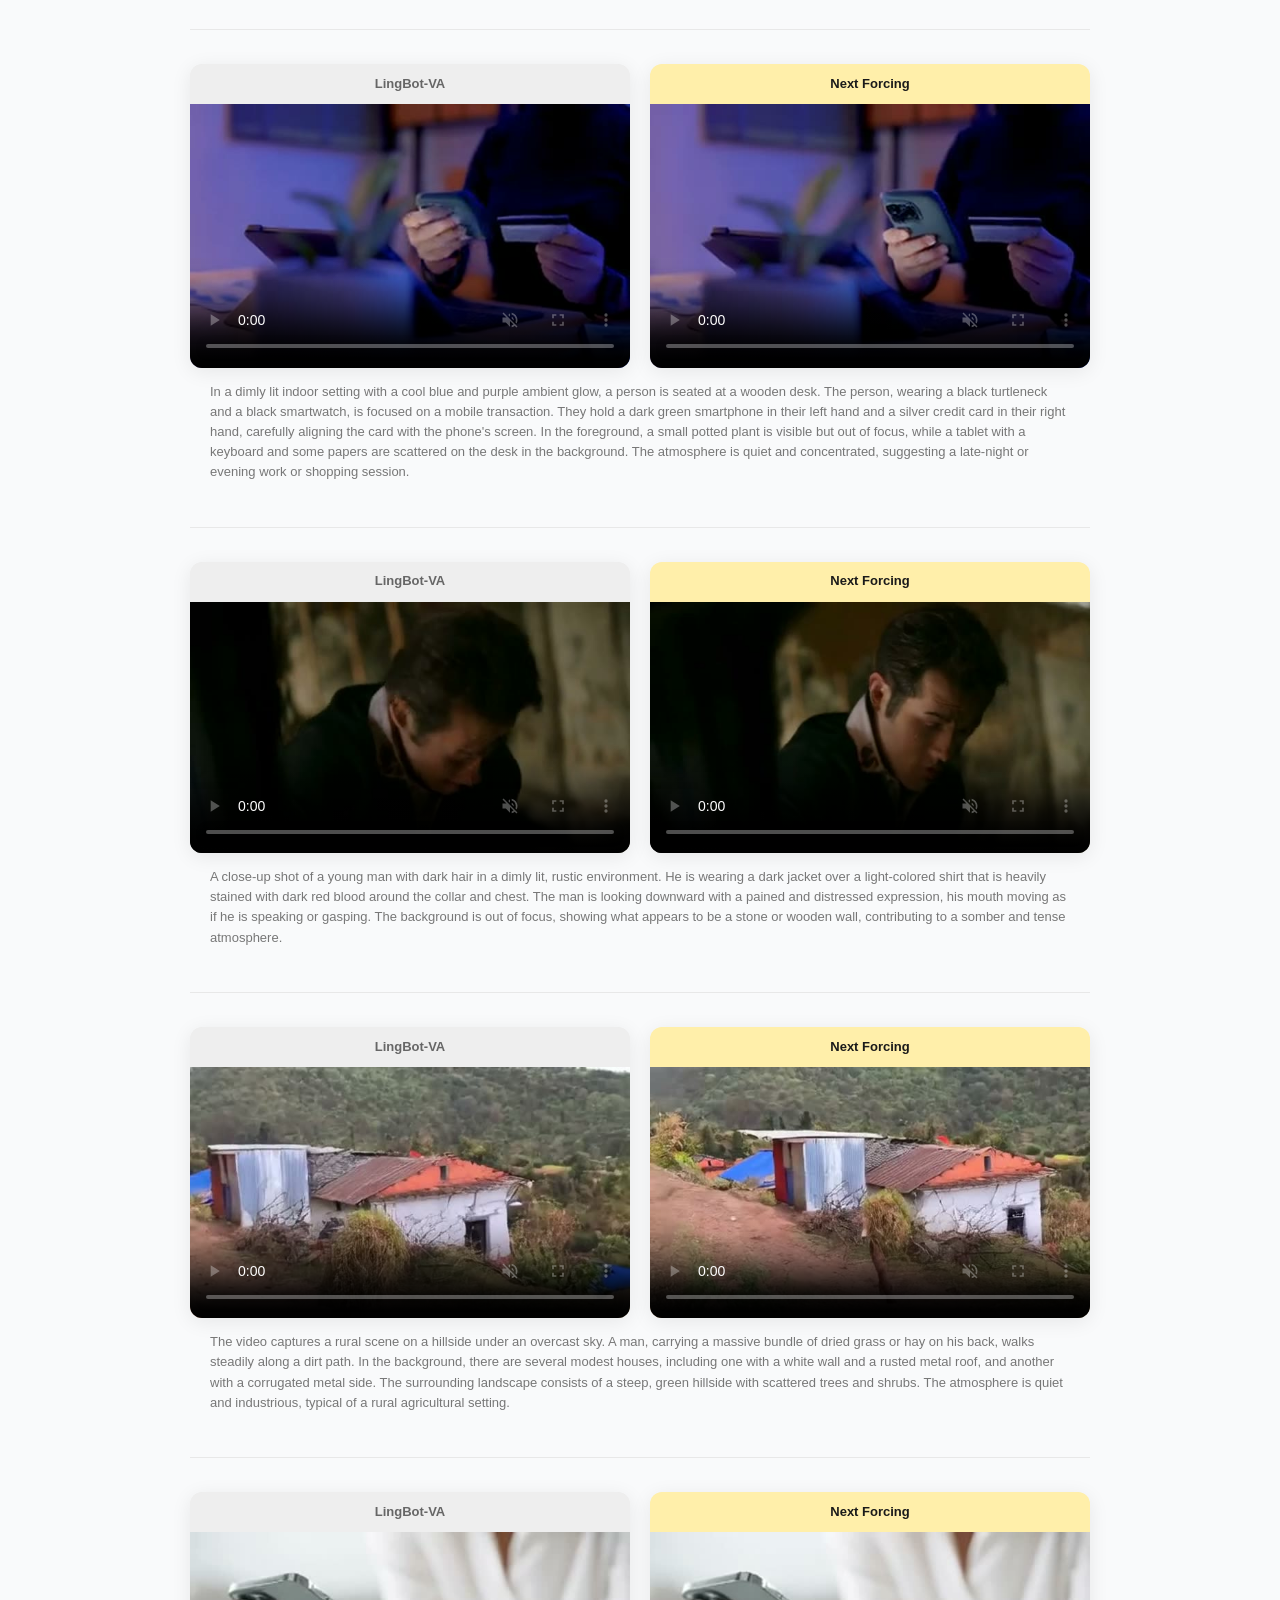
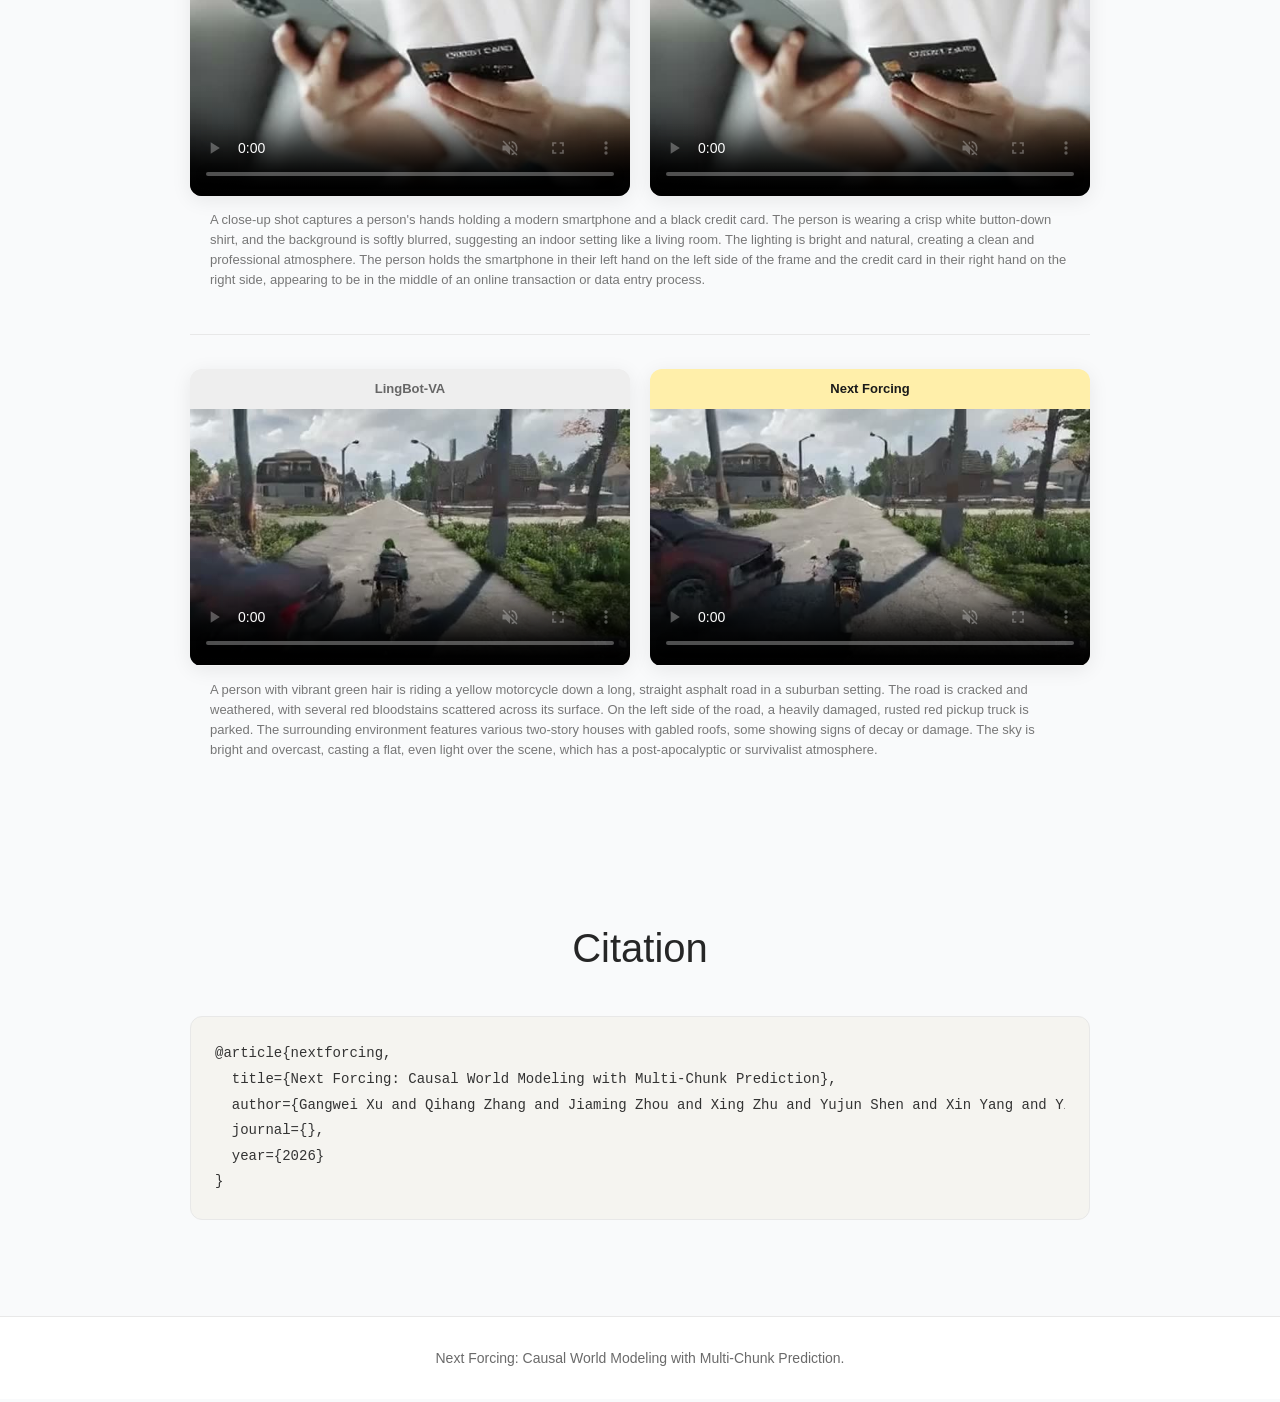
==== commit 5032218b: "Update index.html" ====
--- a/index.html
+++ b/index.html
@@ -25,8 +25,8 @@
             <a href="https://justimyhxu.github.io/" target="_blank" rel="noopener noreferrer">Yinghao Xu</a>
           </p>
           <div class="hero-links" aria-label="Project links">
-            <span class="nav-button disabled" aria-disabled="true">Paper</span>
-            <span class="nav-button disabled" aria-disabled="true">Code (Coming soon)</span>
+            <a class="nav-button" href="https://arxiv.org/pdf/2606.11187" target="_blank" rel="noopener noreferrer">Paper</a>
+            <a class="nav-button" href="https://github.com/gangweix/next-forcing" target="_blank" rel="noopener noreferrer">Code</a>
             <a class="nav-button" href="#citation">BibTeX</a>
           </div>
         </div>
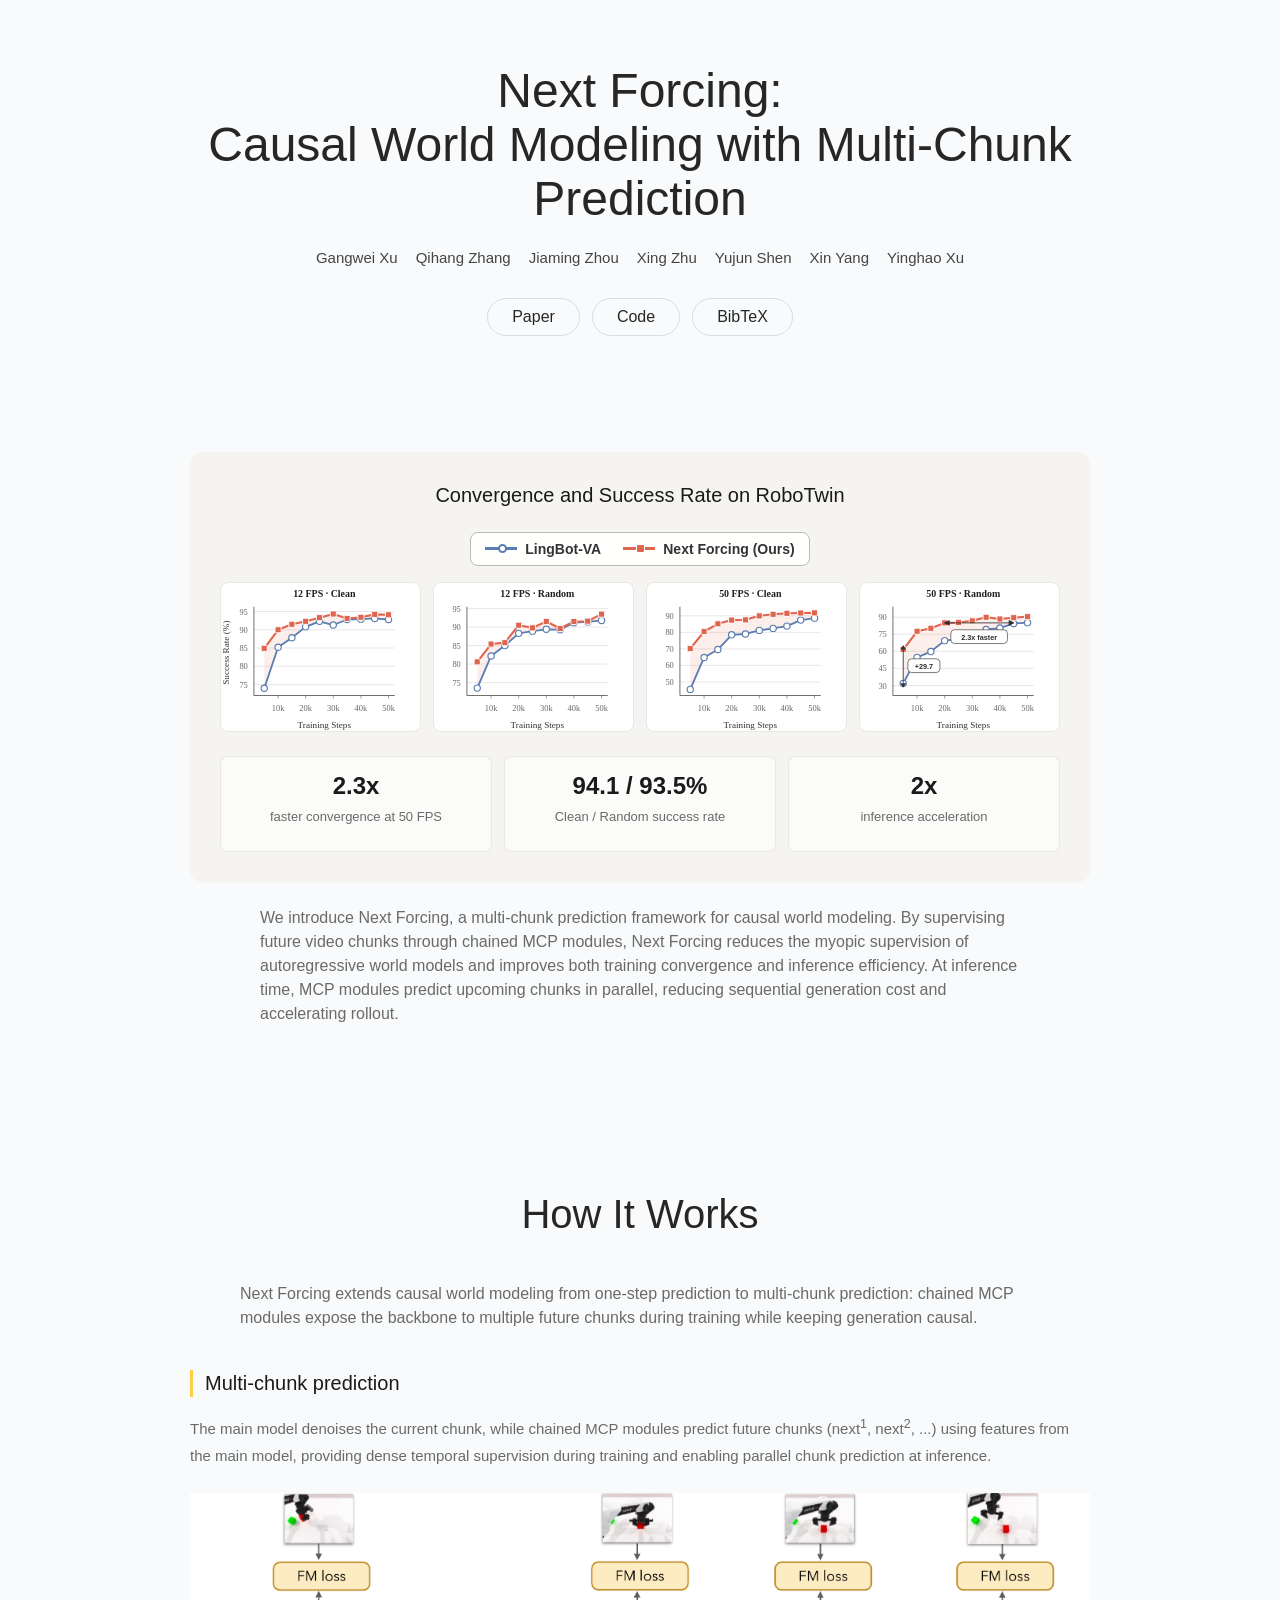
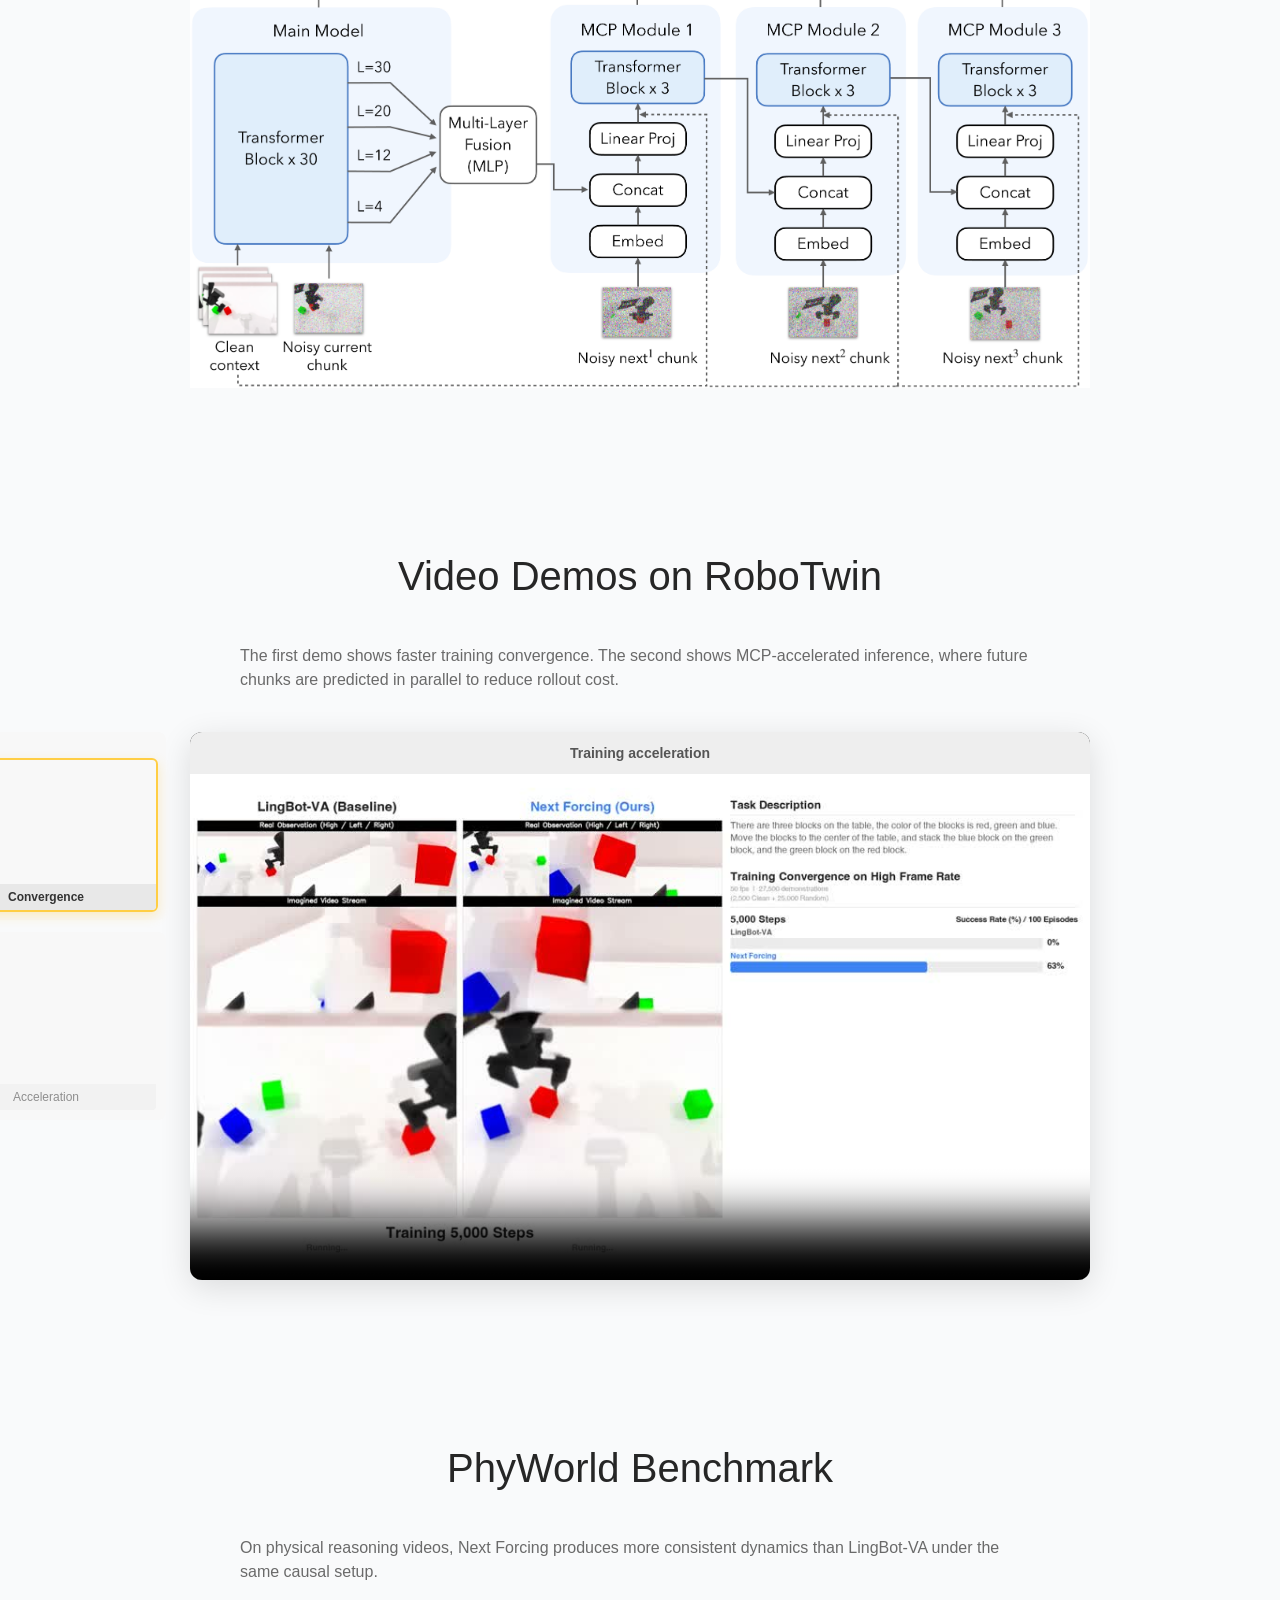
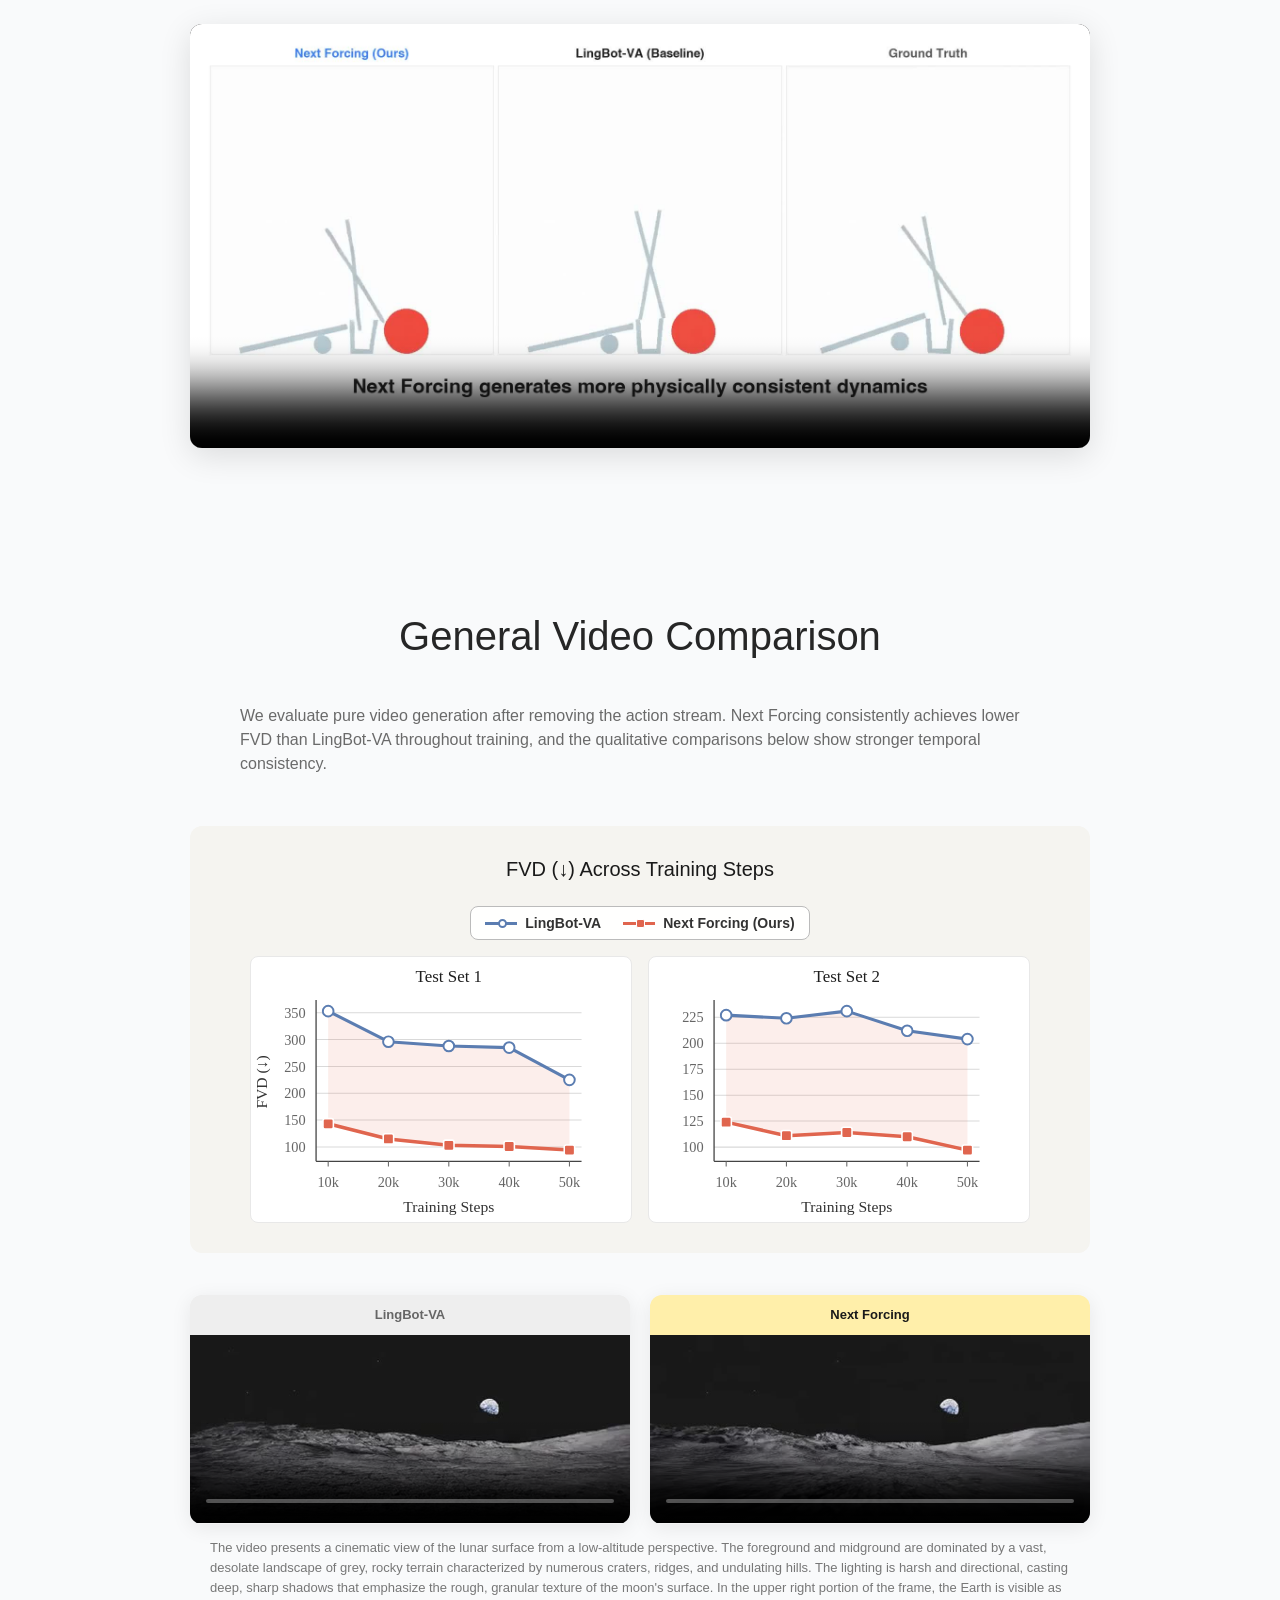
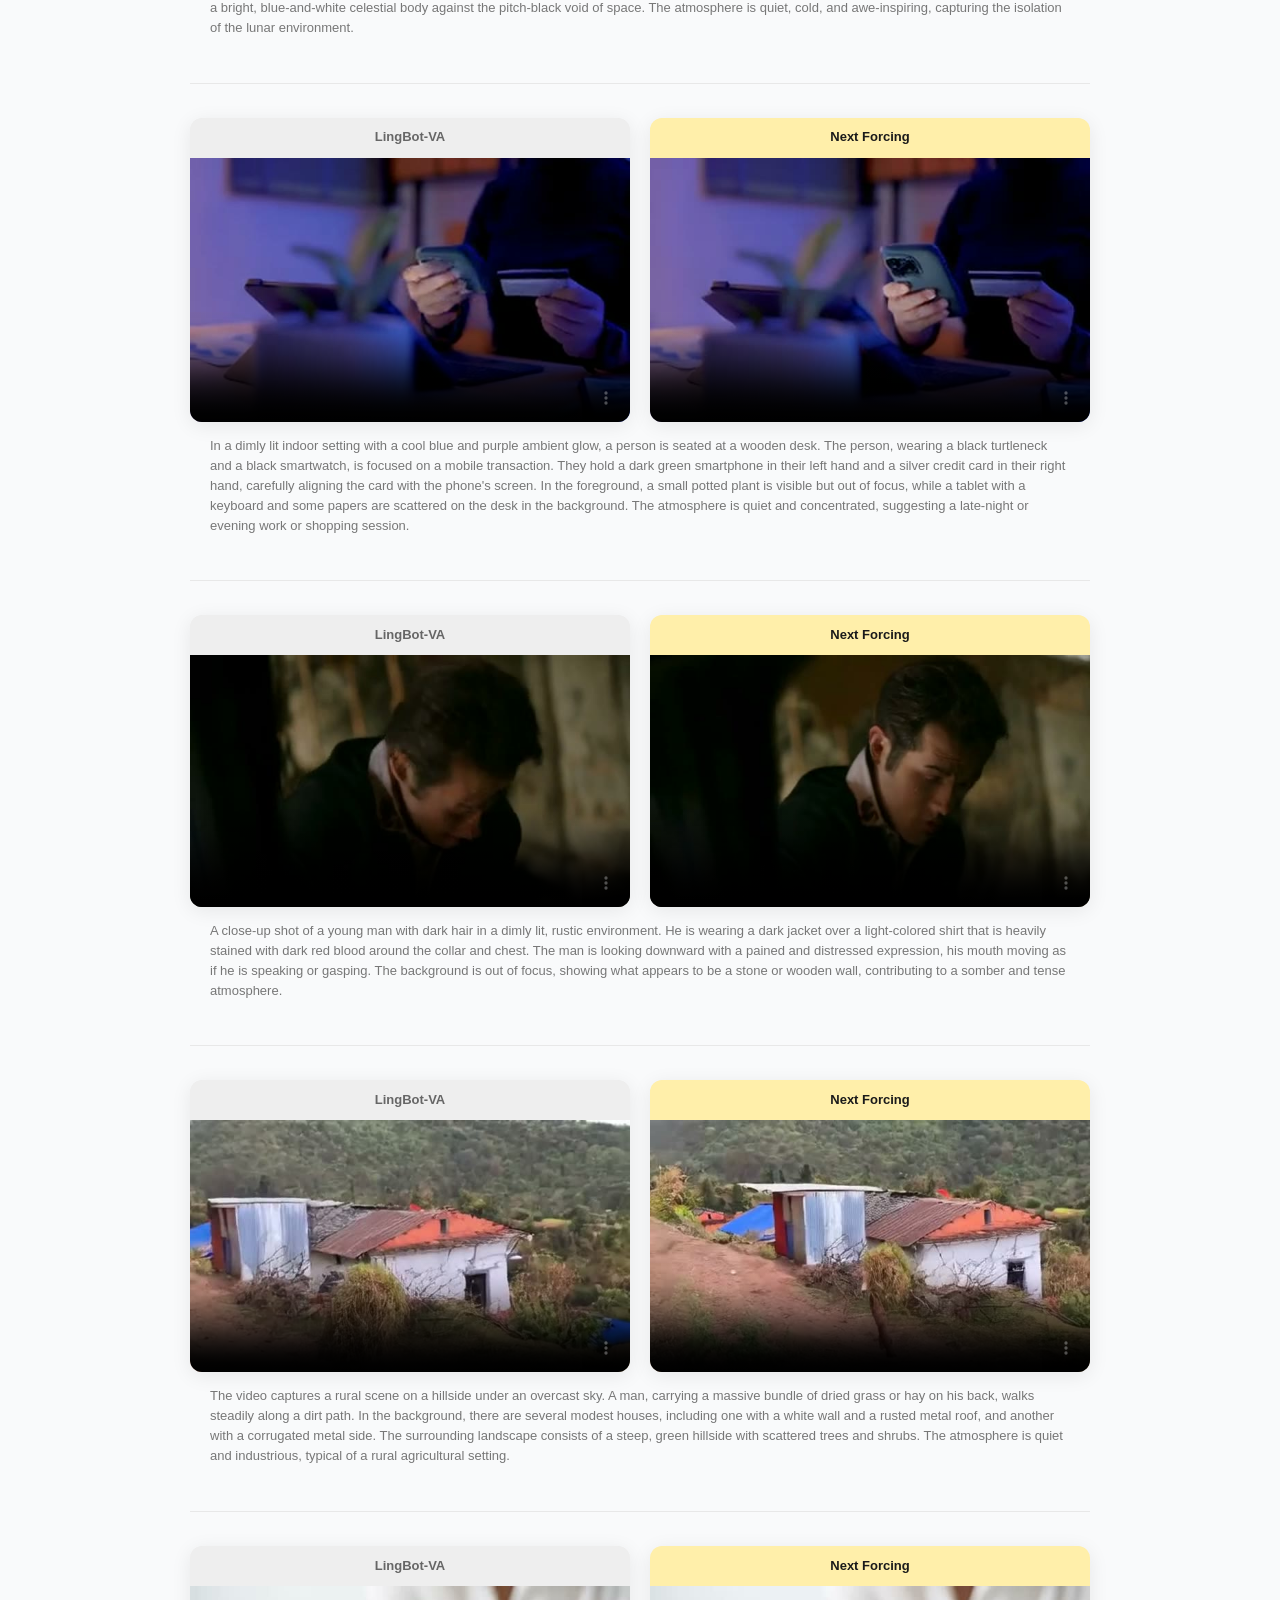
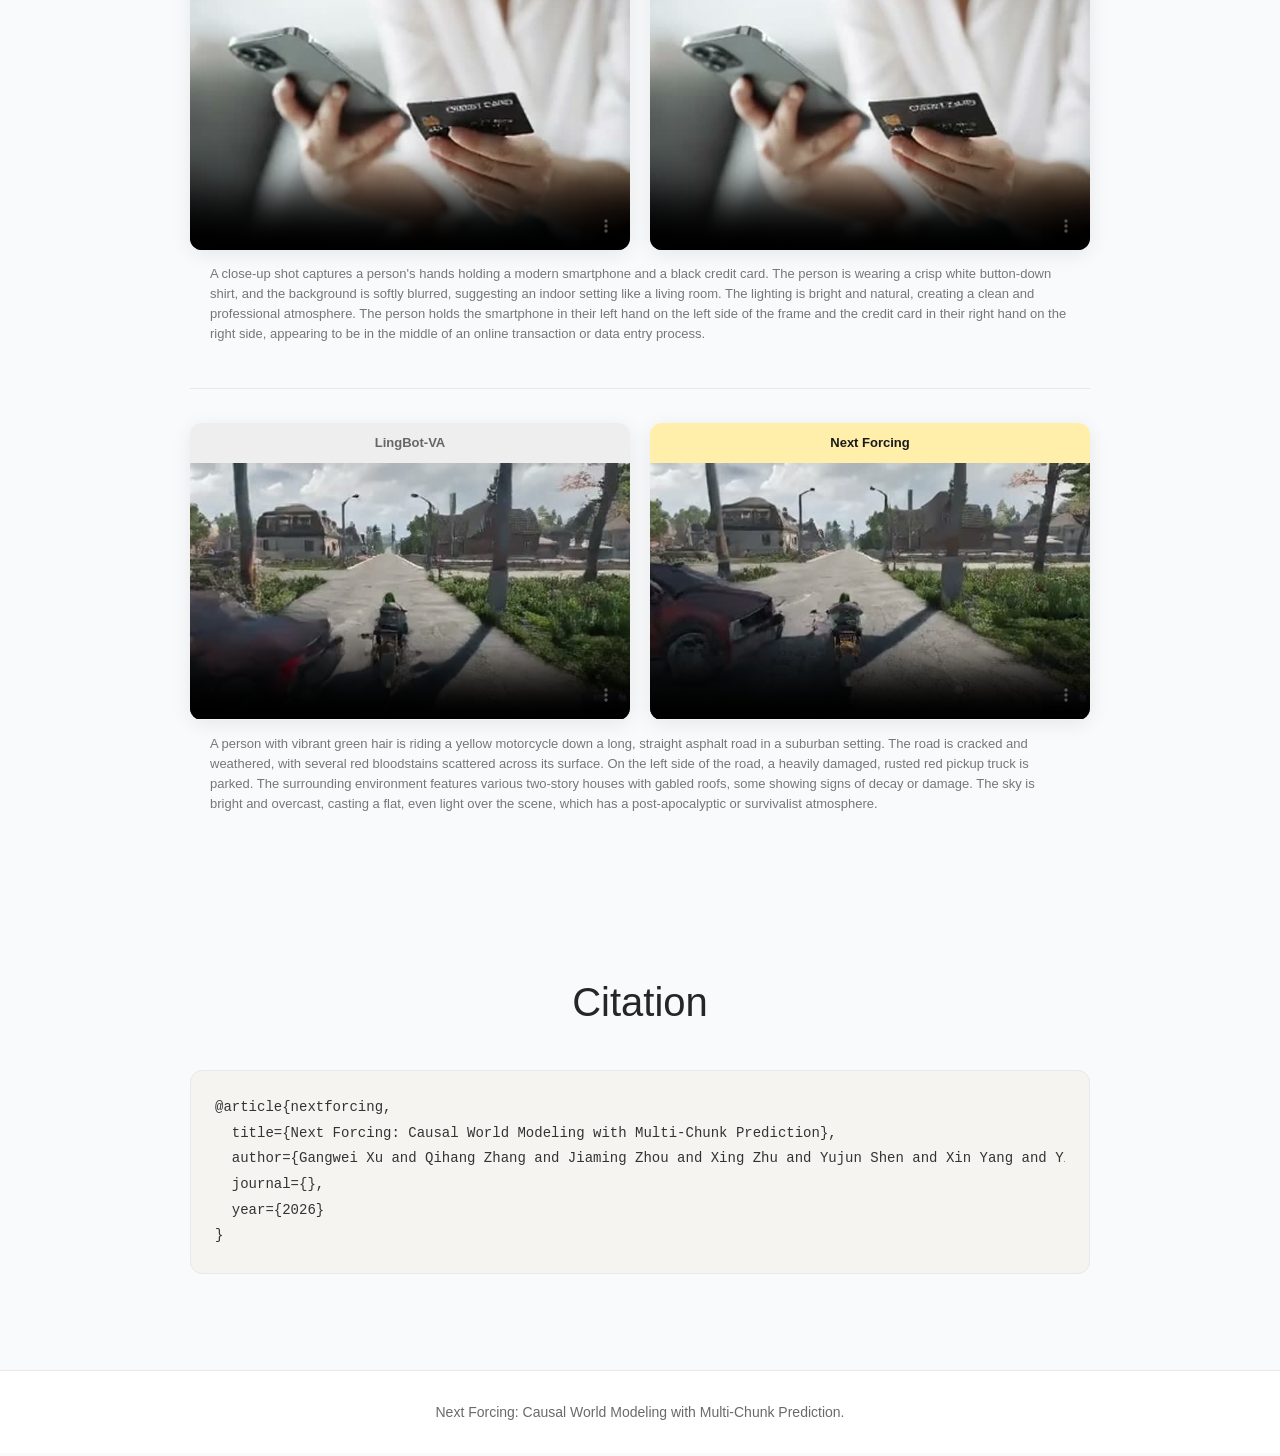
==== commit 264bcd24: "Update index.html" ====
--- a/index.html
+++ b/index.html
@@ -14,7 +14,7 @@
     <section class="hero">
       <div class="hero-shell">
         <div class="hero-copy">
-          <h1>Next Forcing: Causal World Modeling with <span class="title-break">Multi-Chunk Prediction</span></h1>
+          <h1>Next Forcing:<span class="title-break">Causal World Modeling with Multi-Chunk Prediction</span></h1>
           <p class="hero-authors">
             <a href="https://gangweix.github.io/" target="_blank" rel="noopener noreferrer">Gangwei Xu</a>
             <a href="https://zqh0253.github.io/" target="_blank" rel="noopener noreferrer">Qihang Zhang</a>
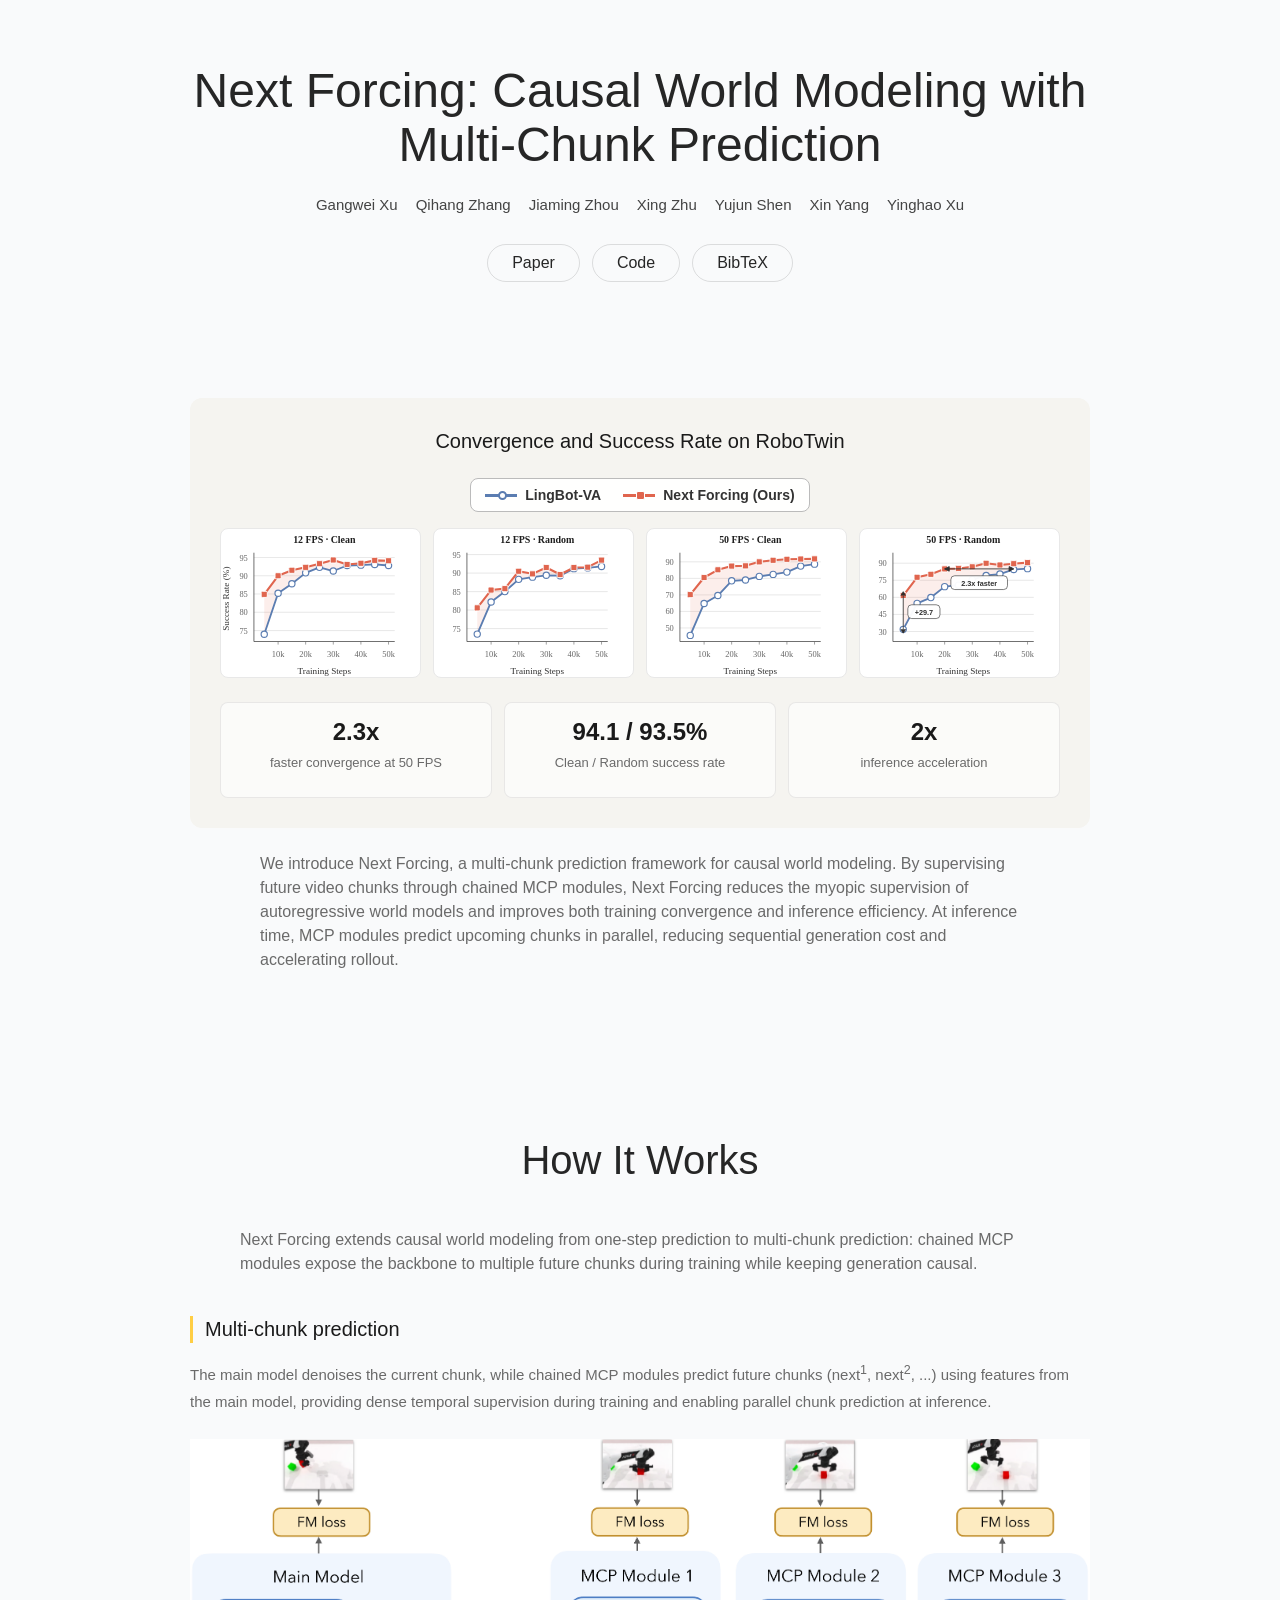
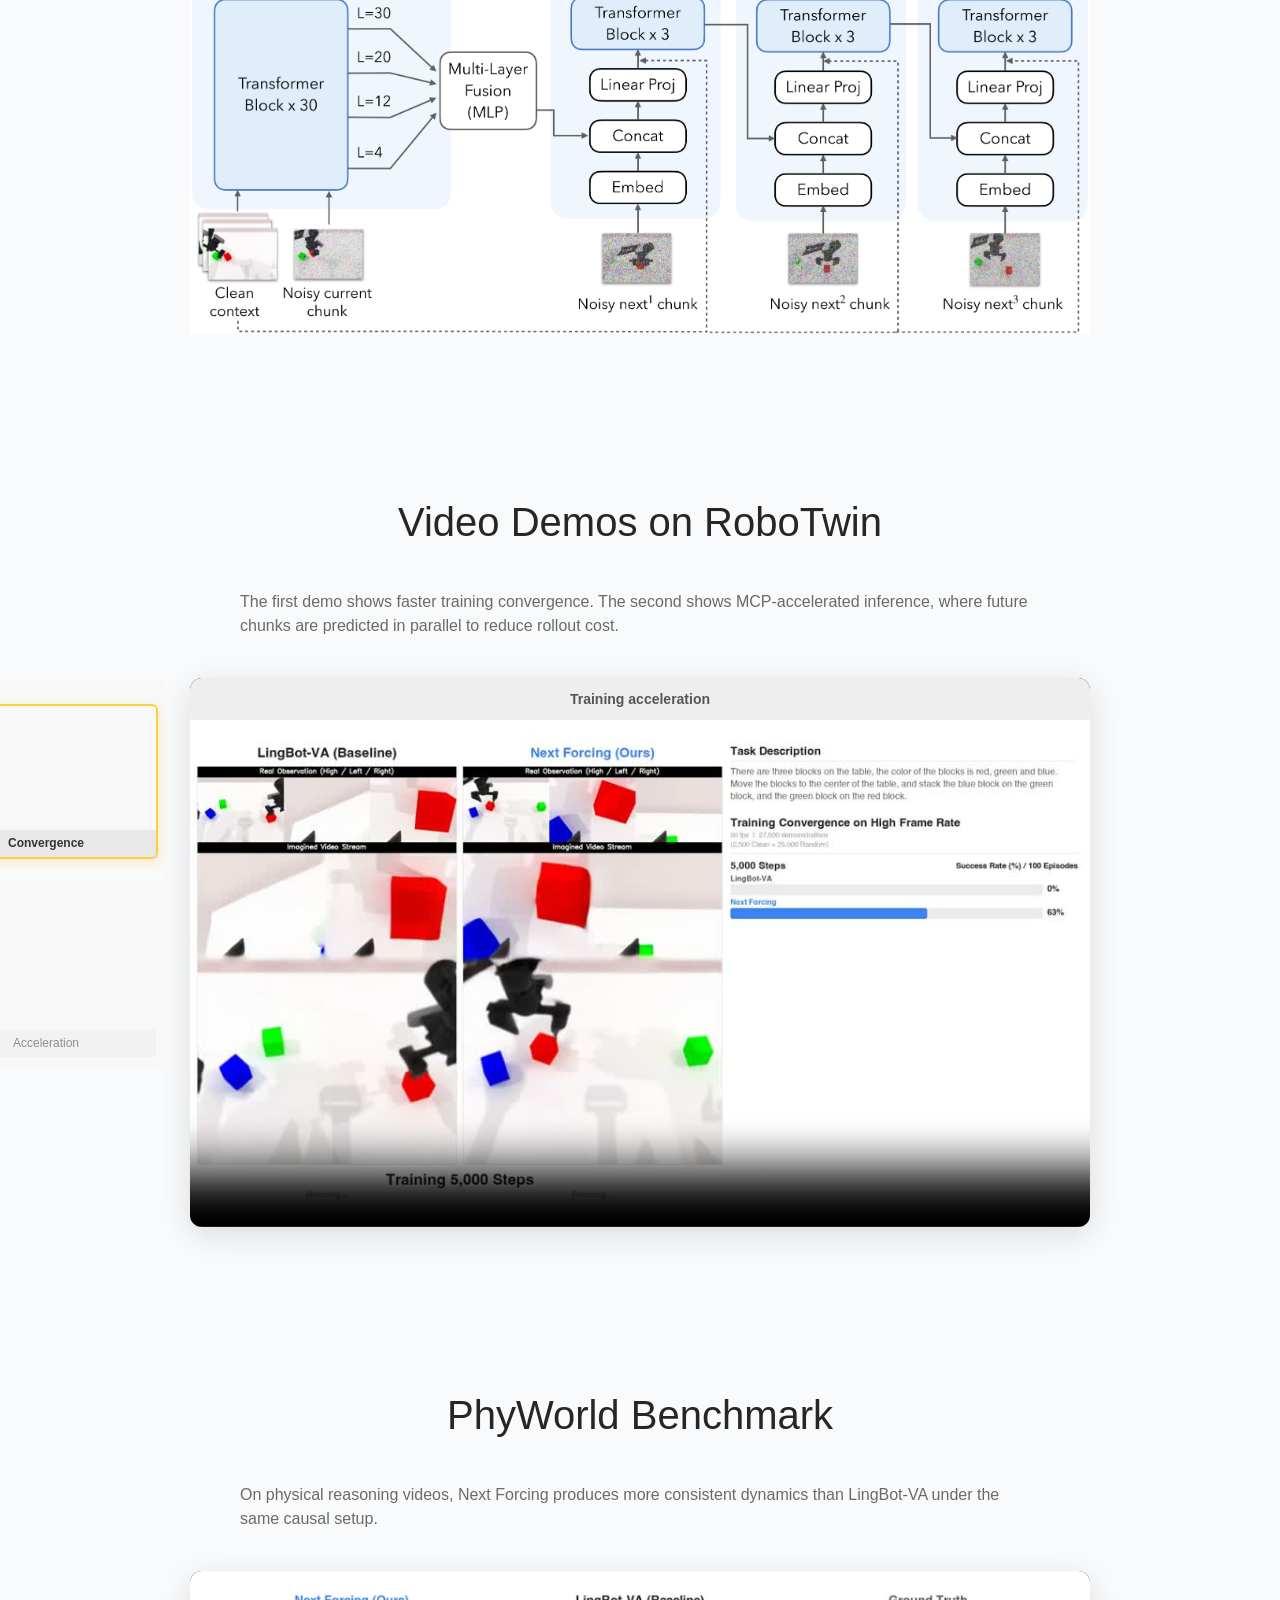
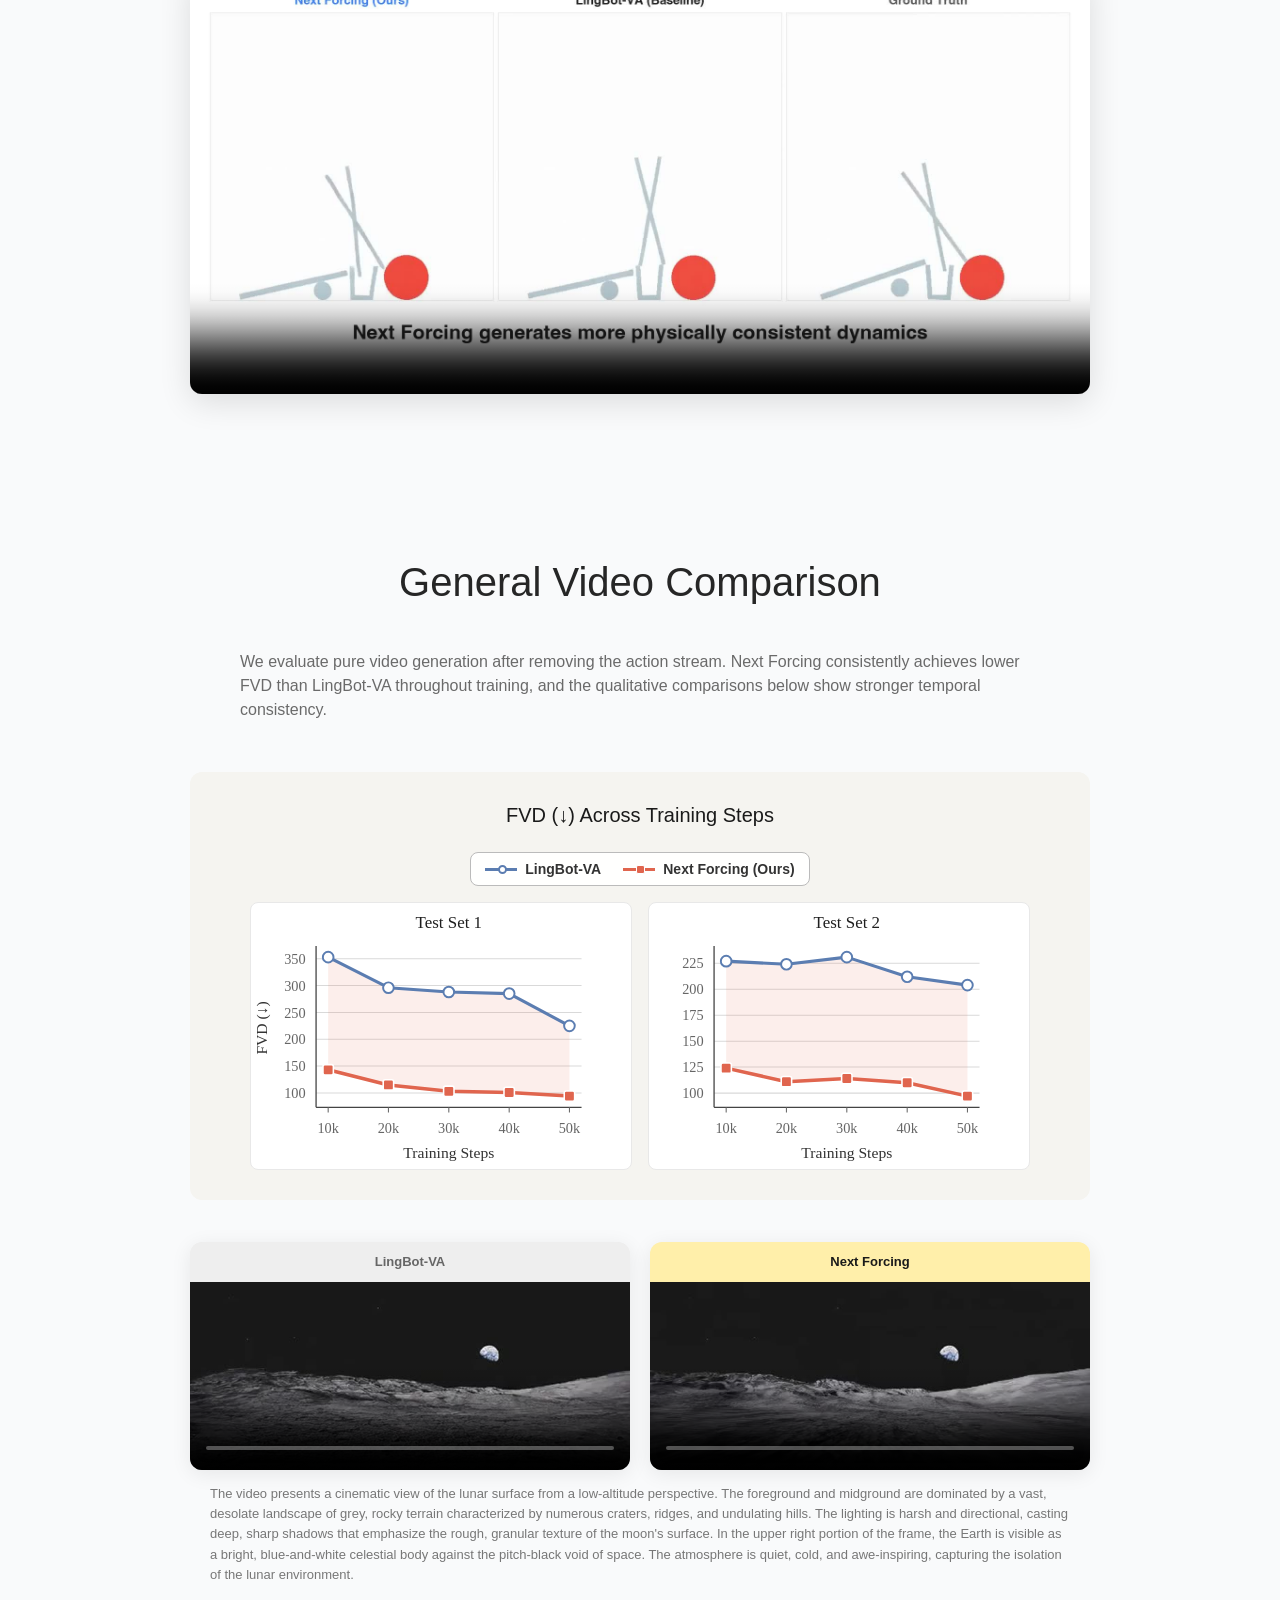
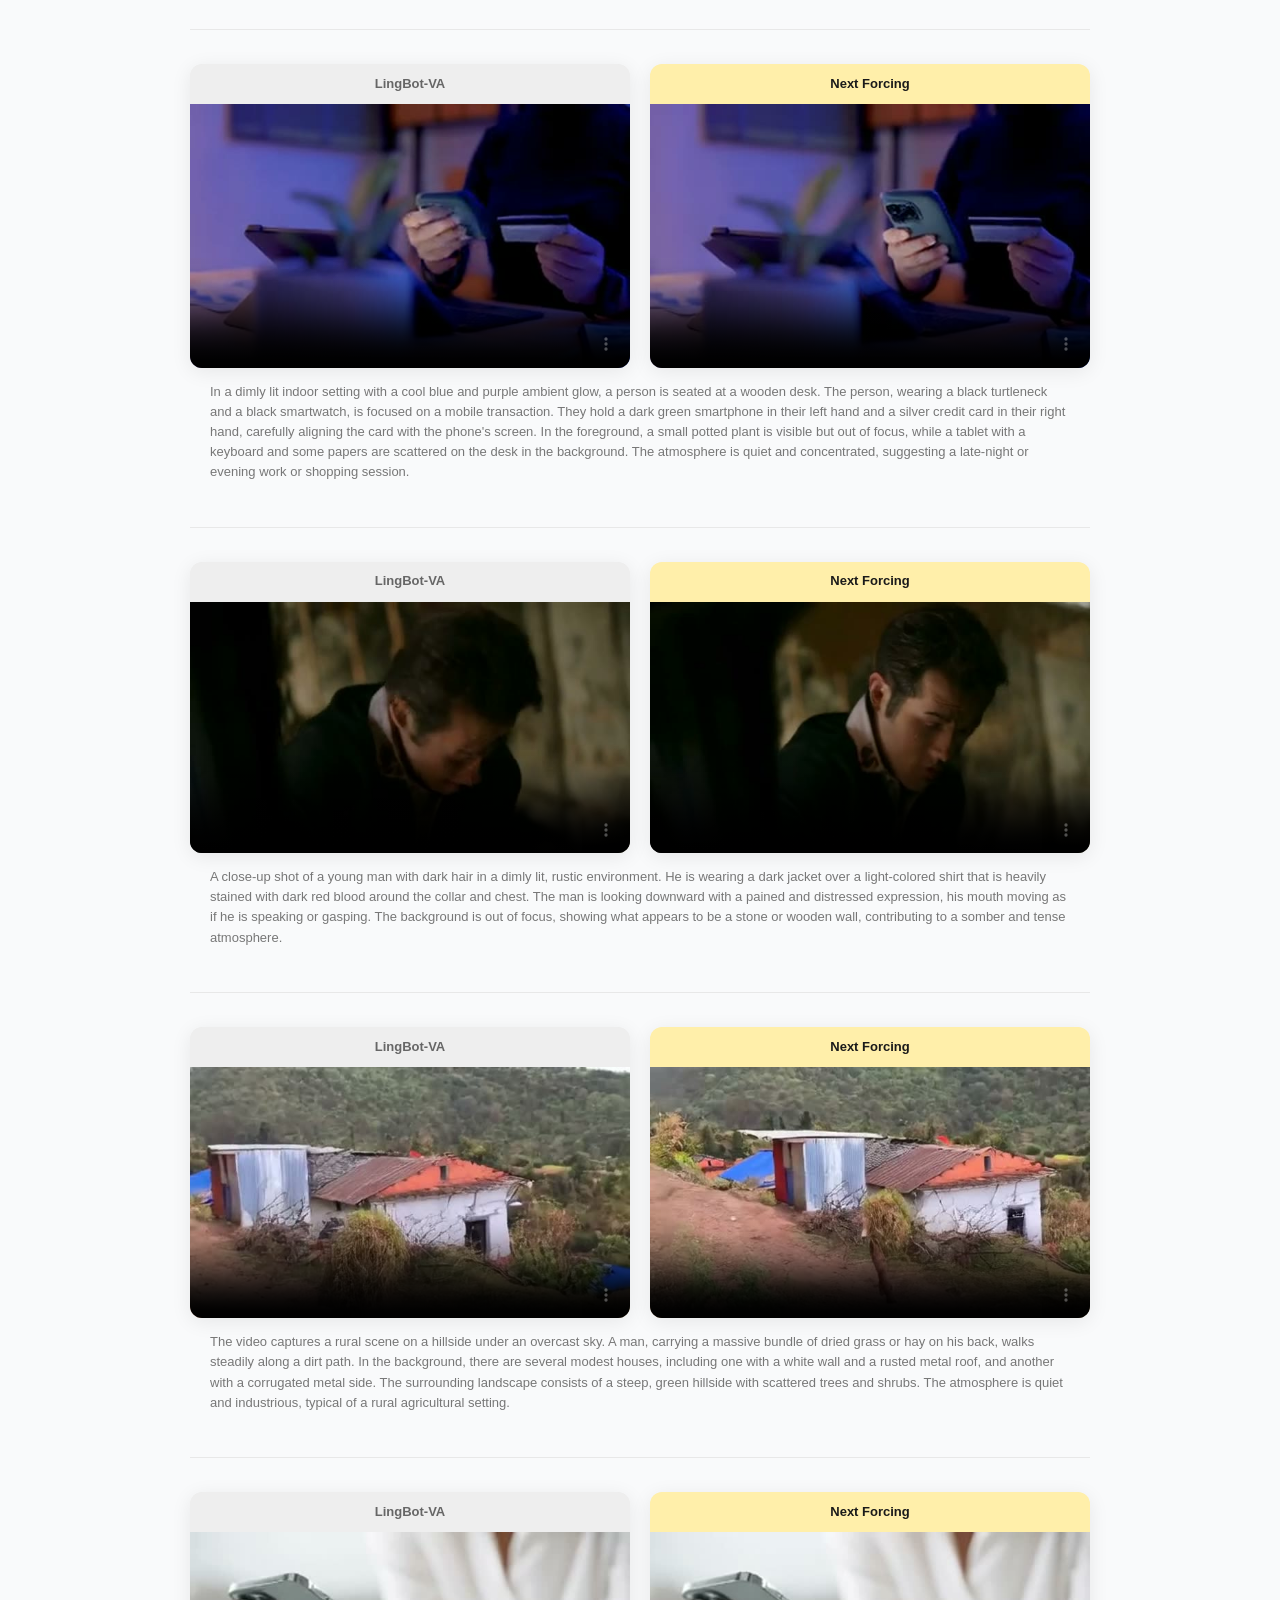
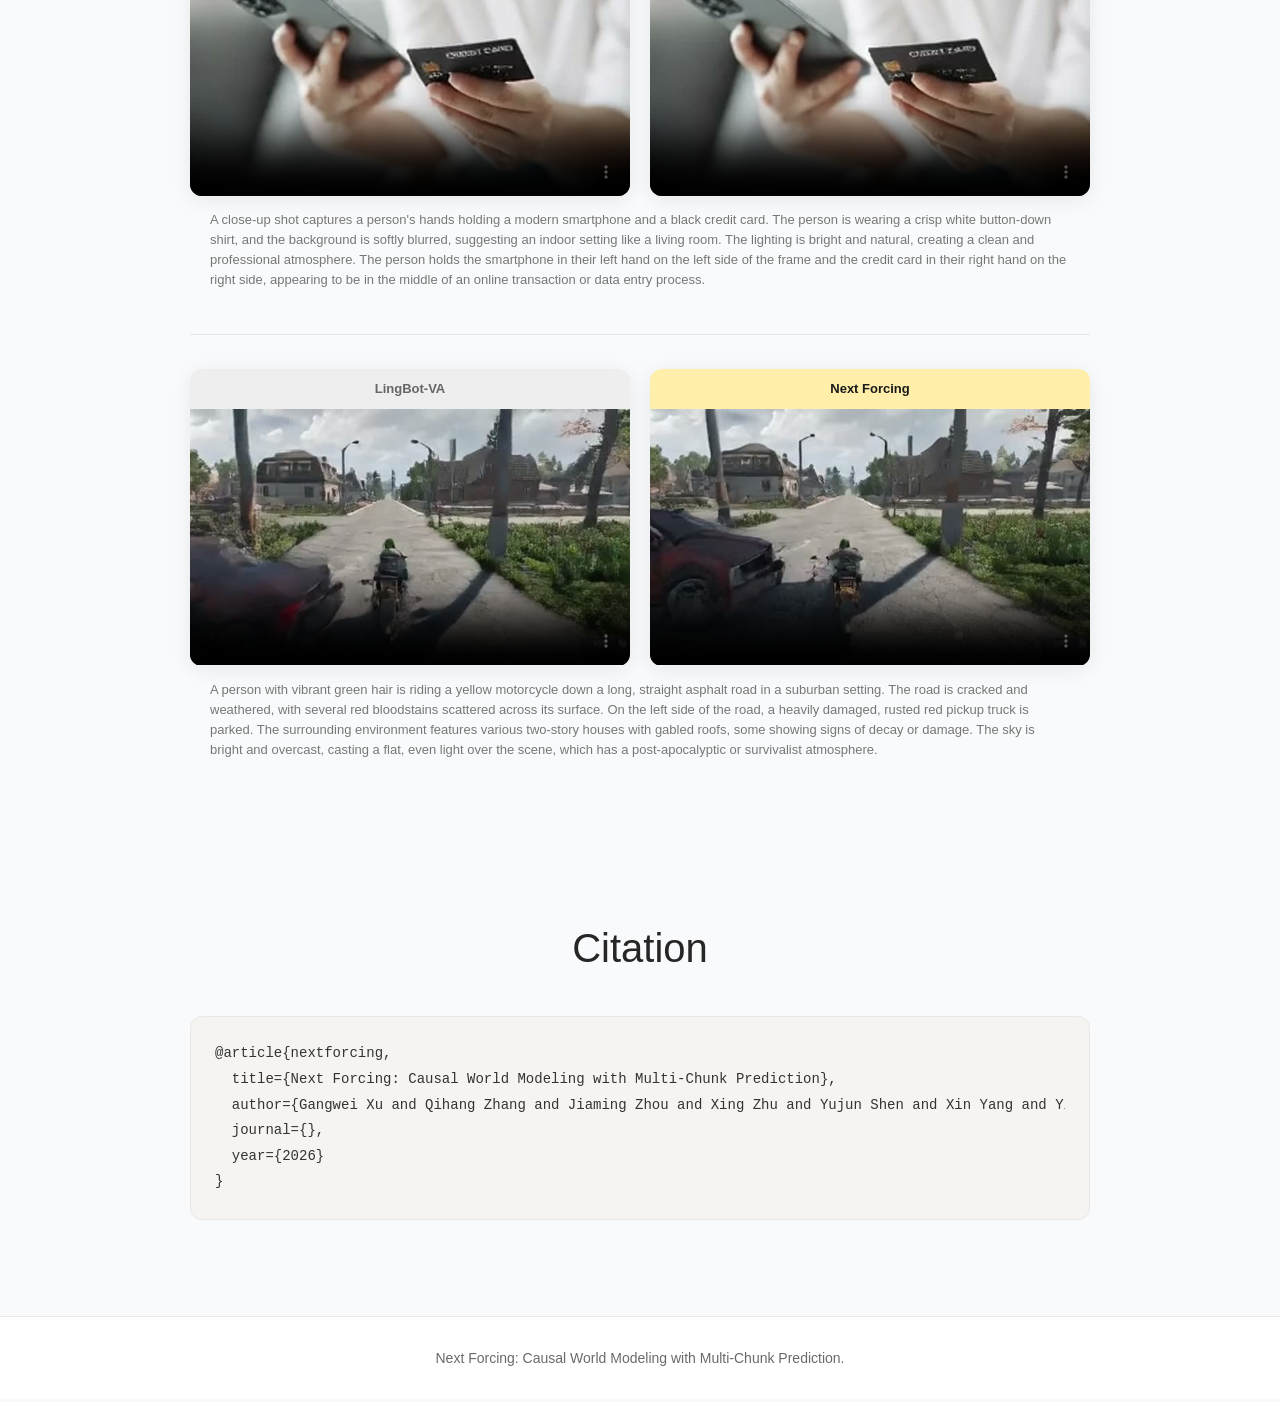
==== commit 96402b1e: "Update index.html" ====
--- a/index.html
+++ b/index.html
@@ -14,7 +14,7 @@
     <section class="hero">
       <div class="hero-shell">
         <div class="hero-copy">
-          <h1>Next Forcing:<span class="title-break">Causal World Modeling with Multi-Chunk Prediction</span></h1>
+          <h1>Next Forcing: Causal World Modeling with <span class="title-break">Multi-Chunk Prediction</span></h1>
           <p class="hero-authors">
             <a href="https://gangweix.github.io/" target="_blank" rel="noopener noreferrer">Gangwei Xu</a>
             <a href="https://zqh0253.github.io/" target="_blank" rel="noopener noreferrer">Qihang Zhang</a>
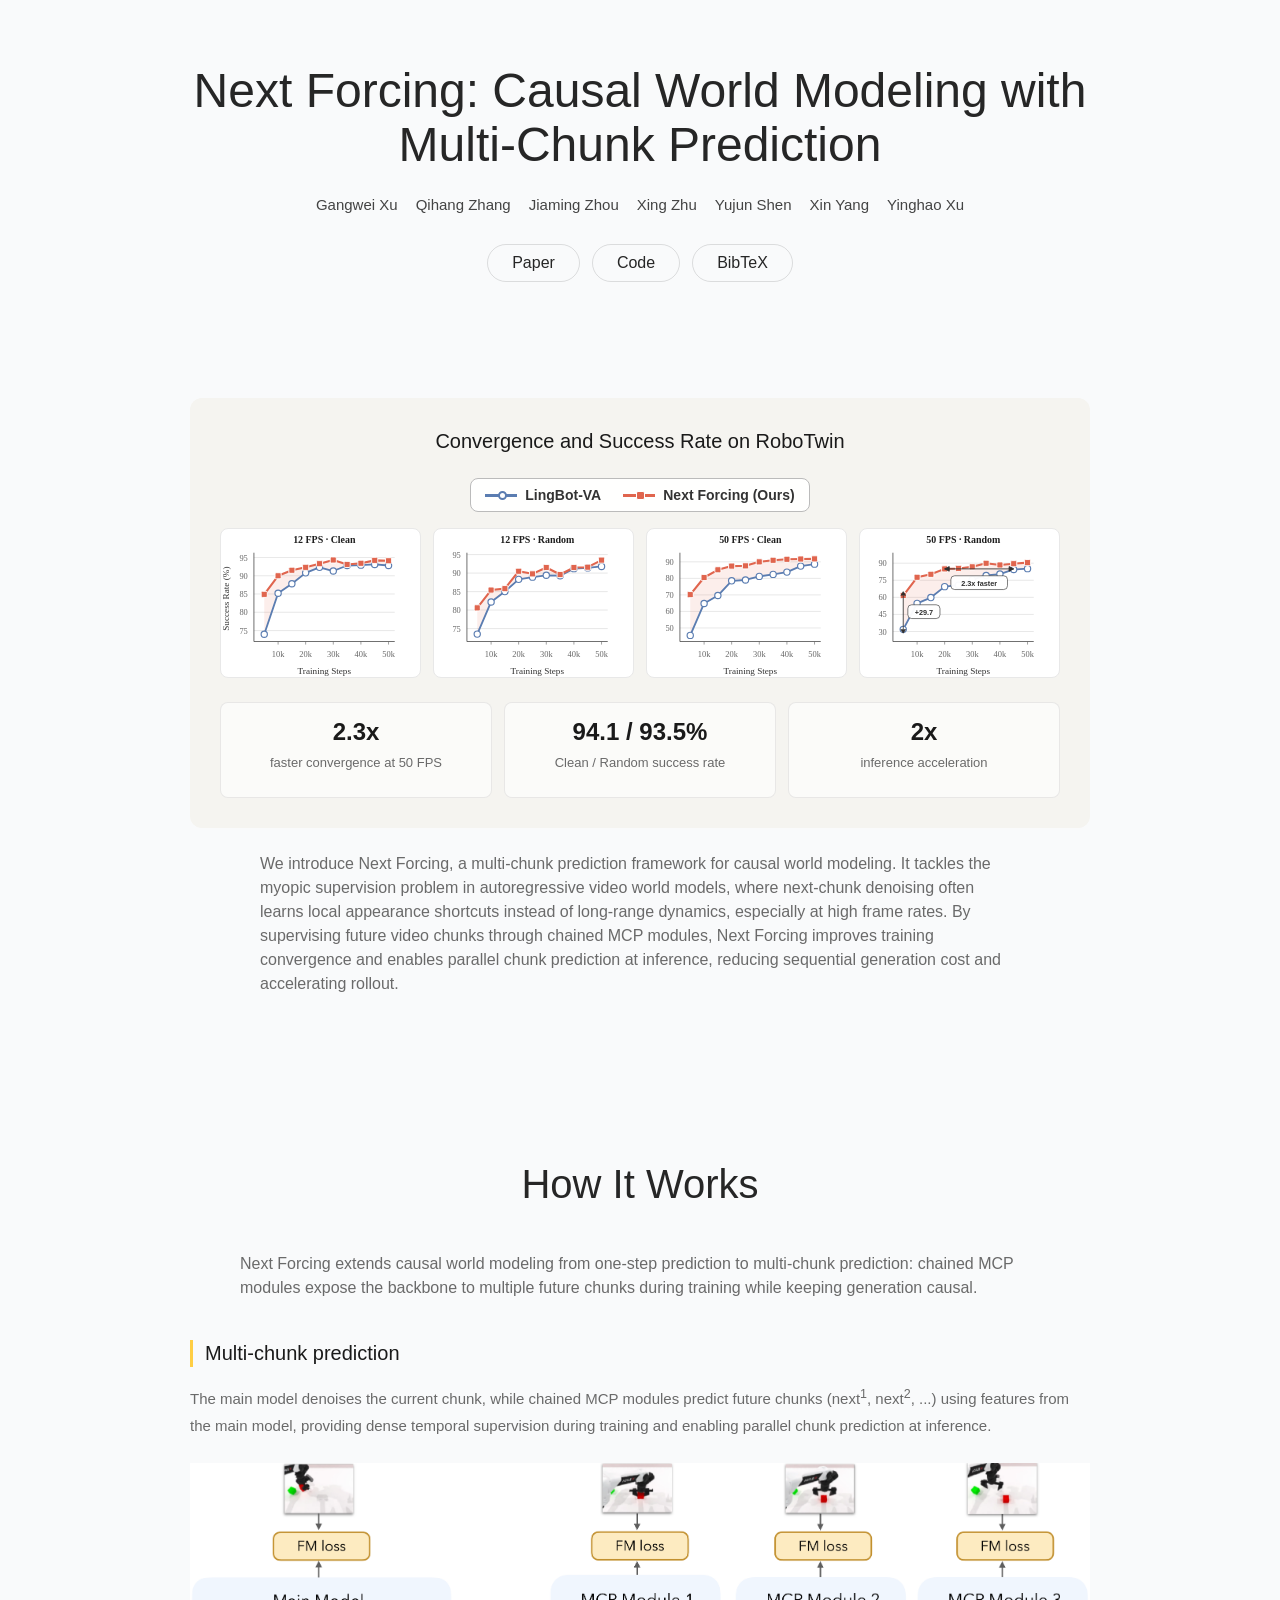
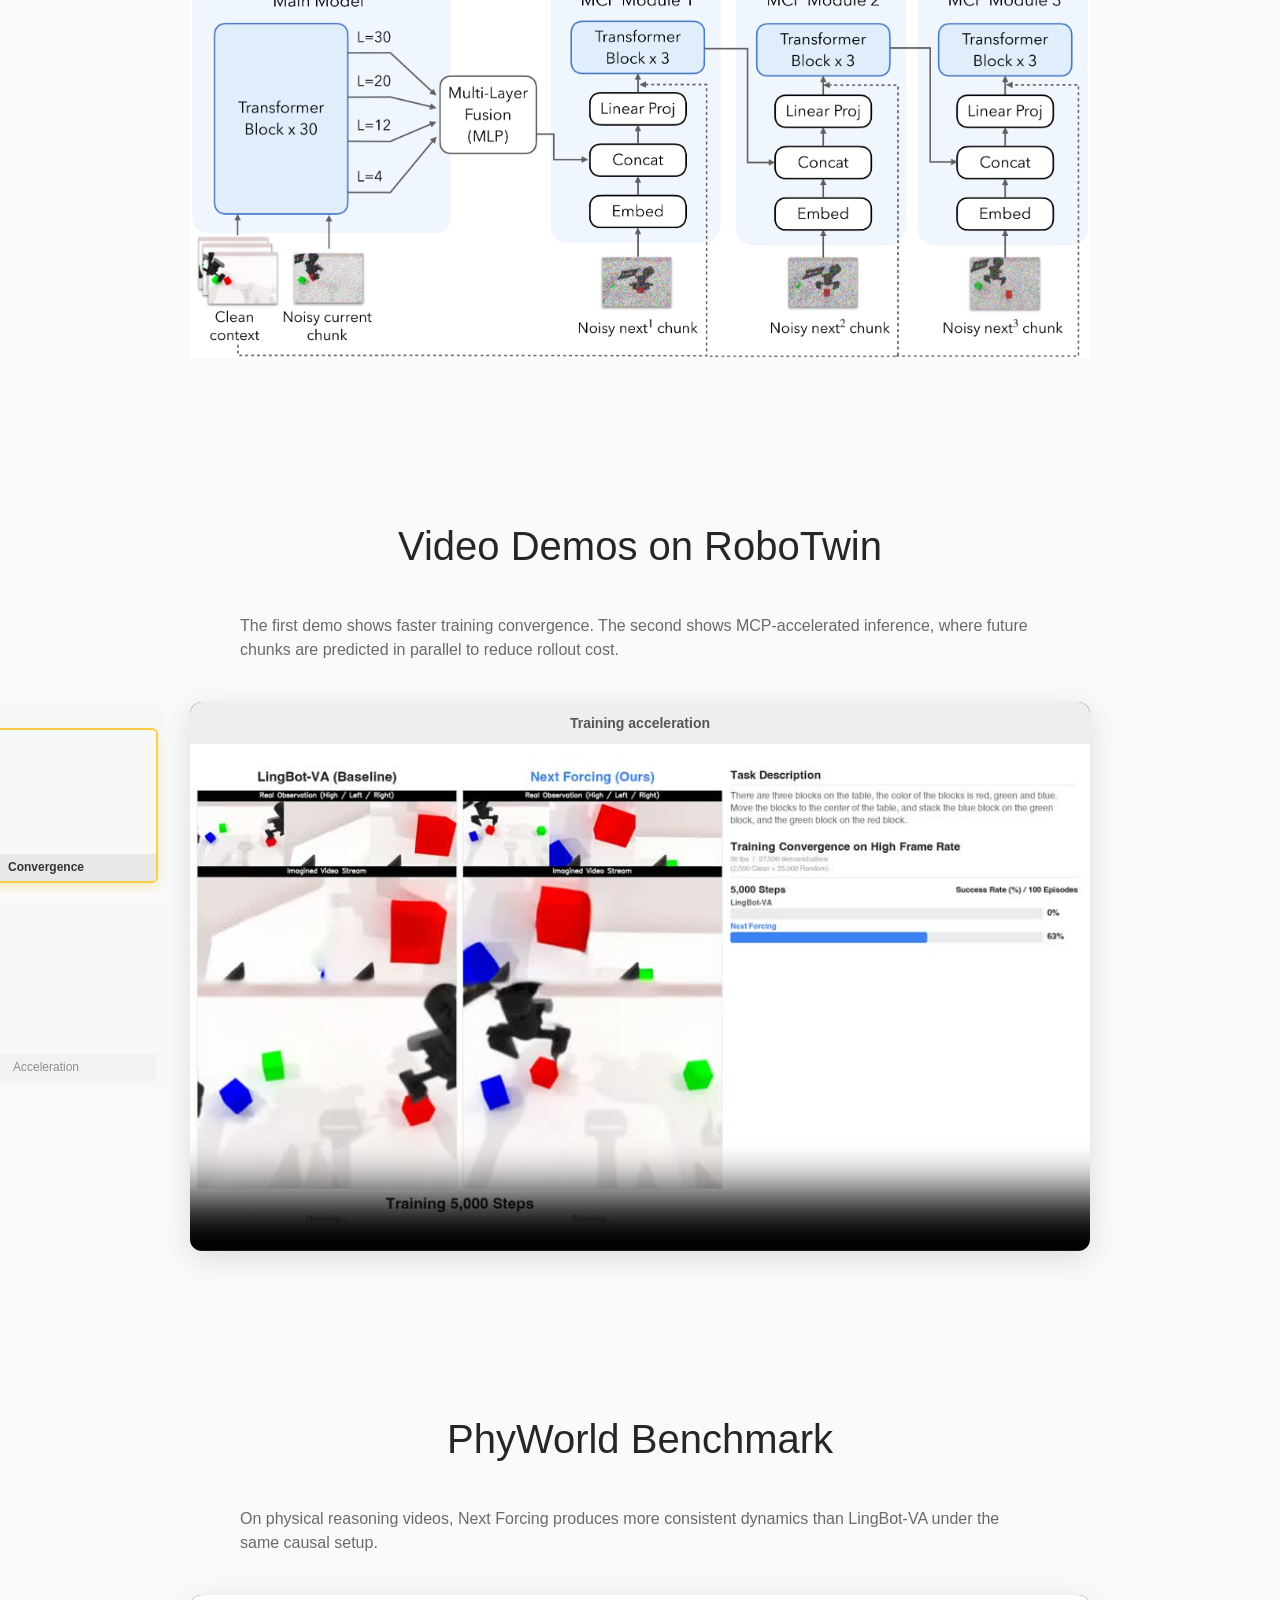
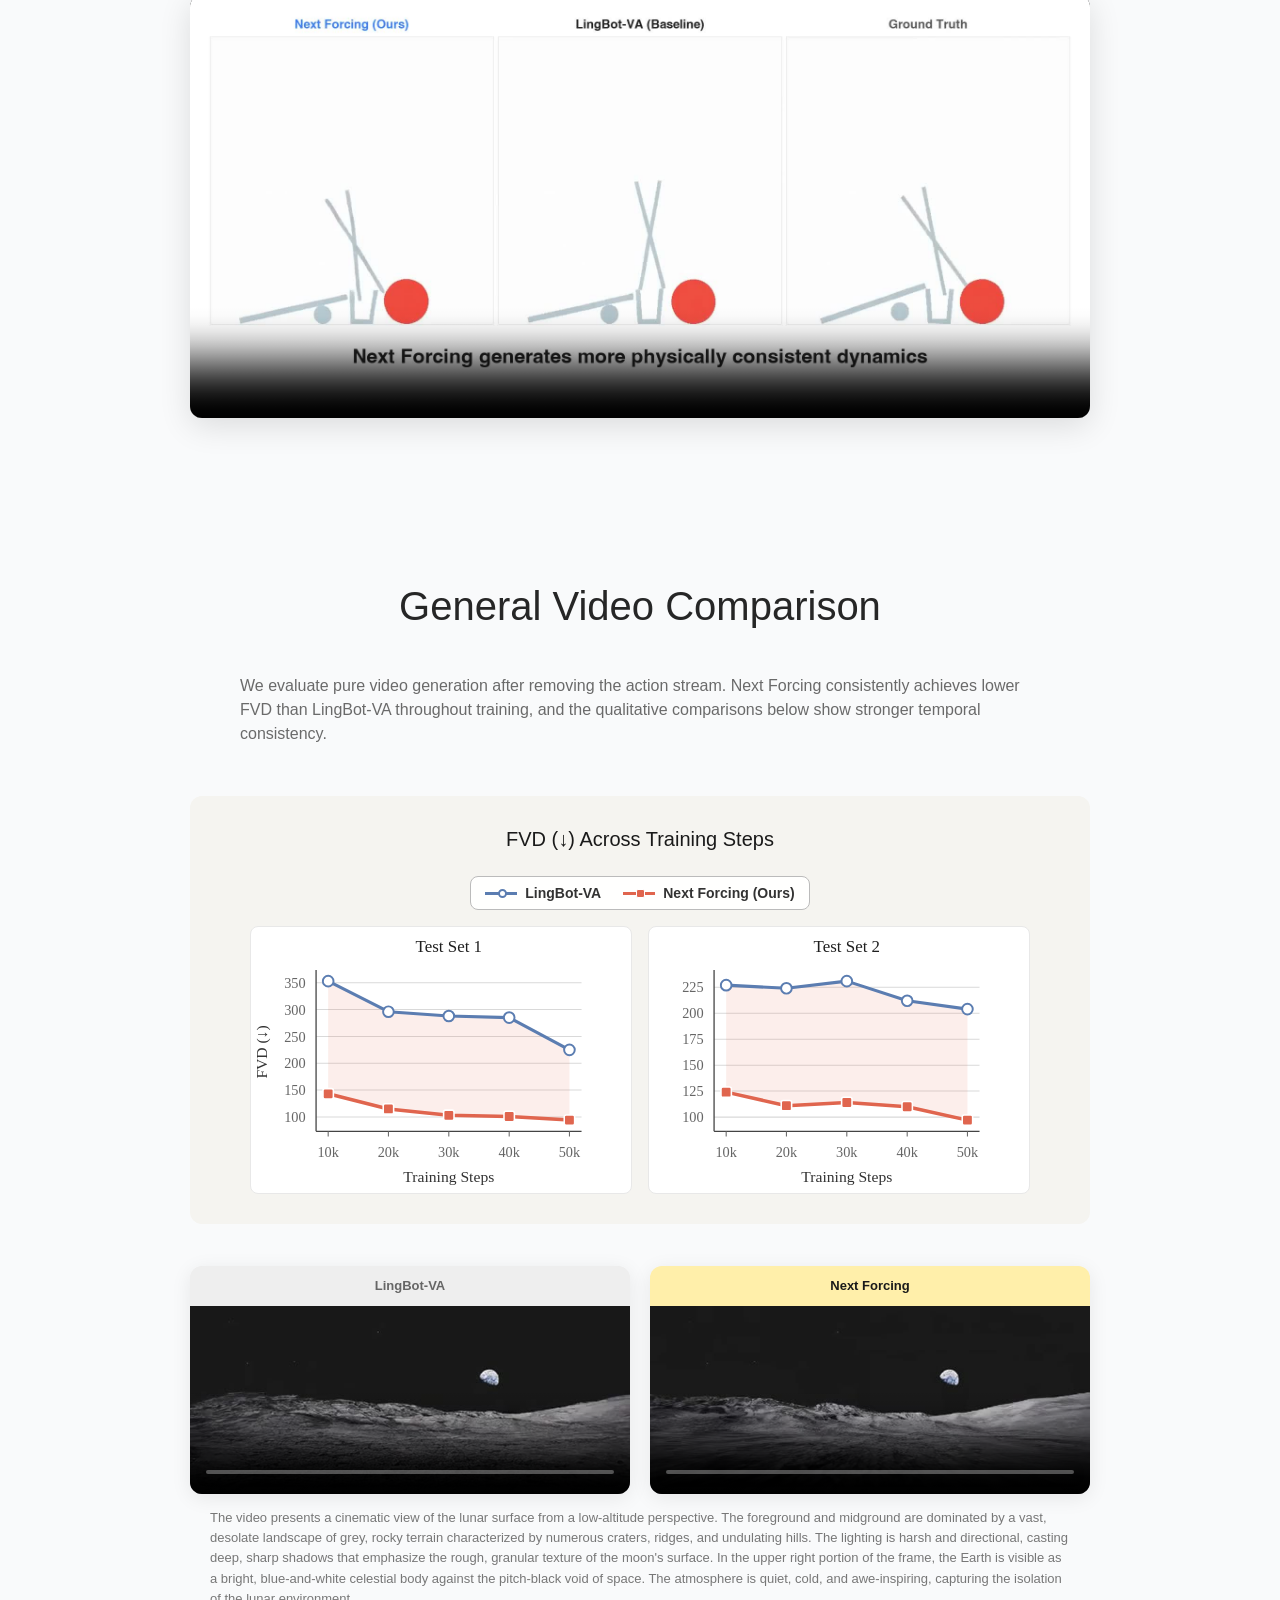
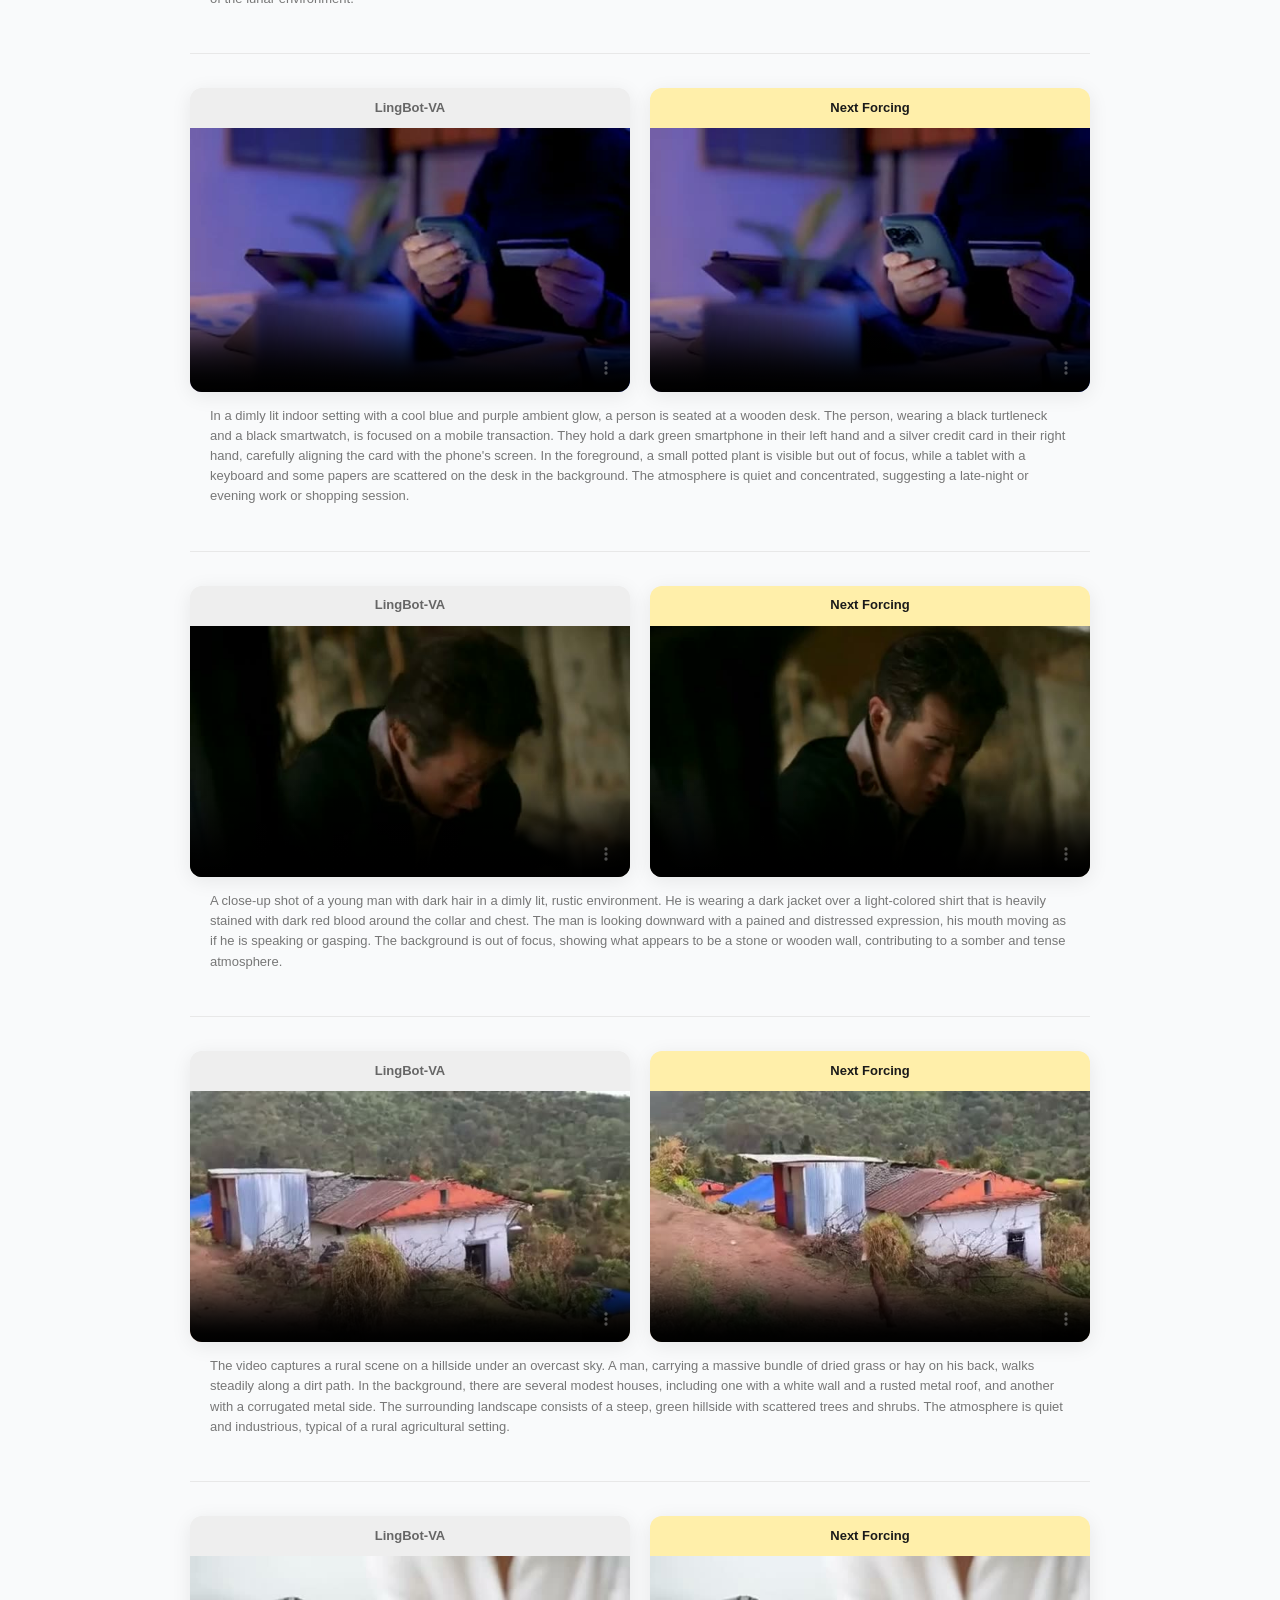
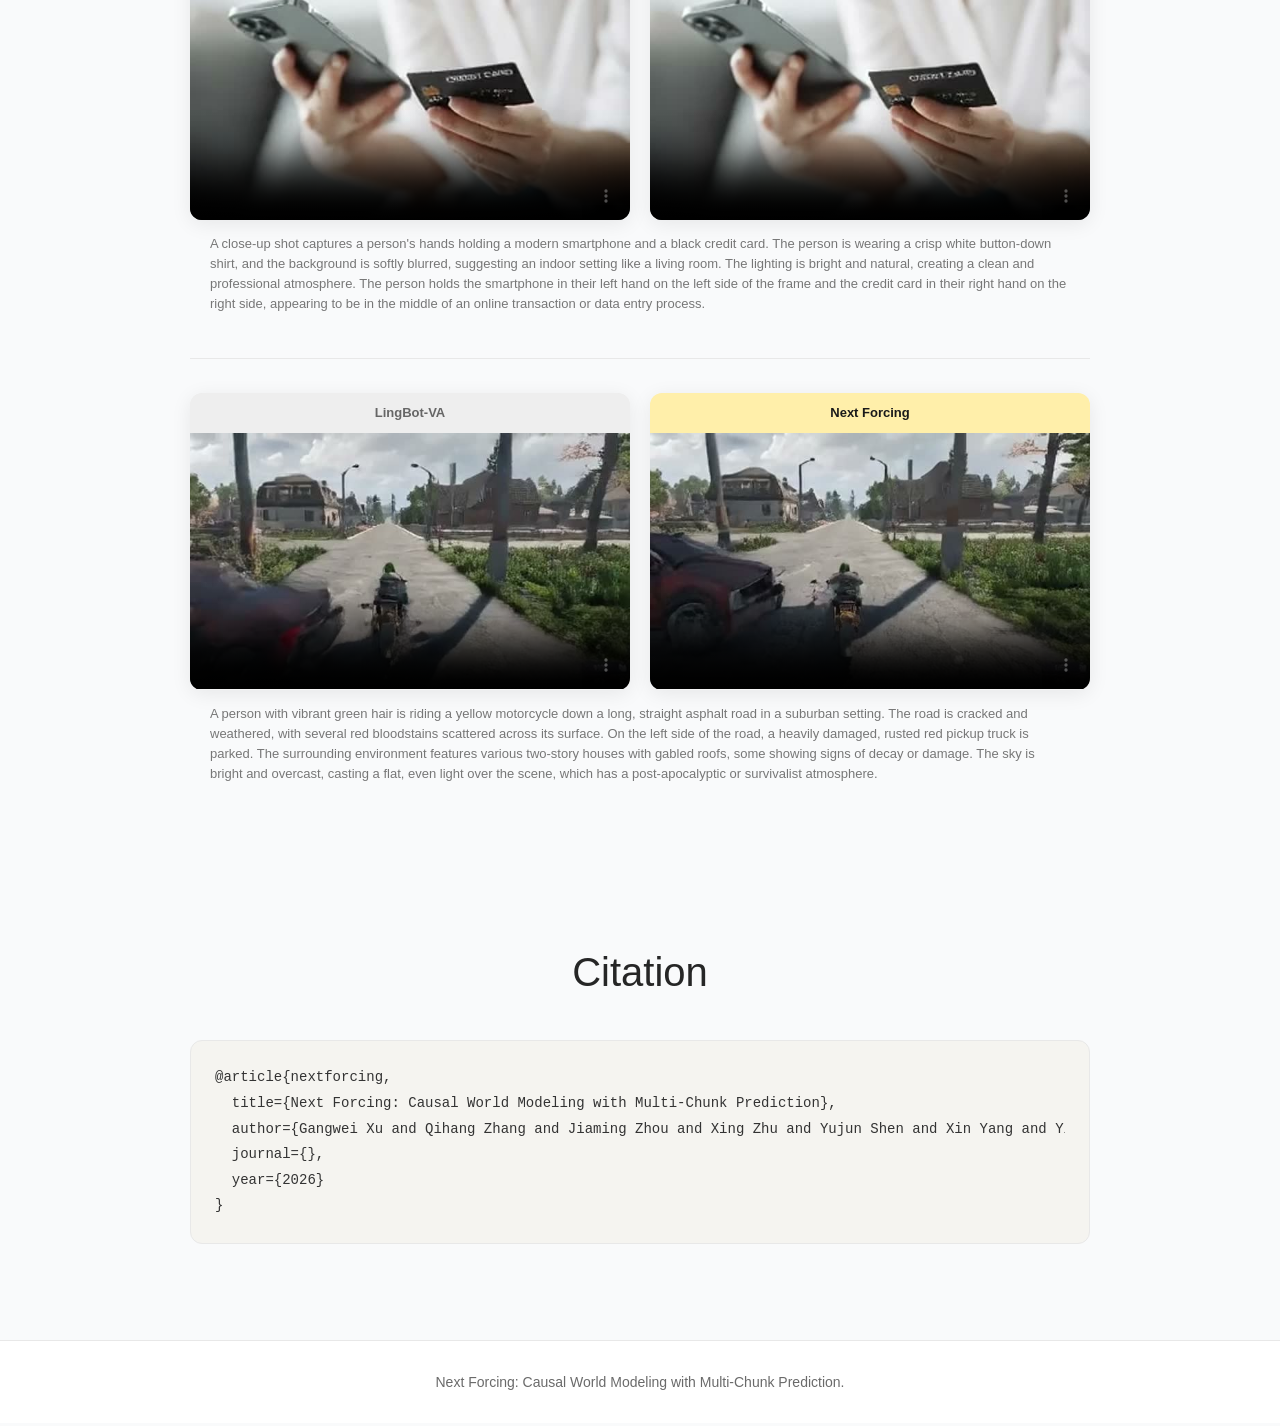
==== commit 294b3f00: "Update index.html" ====
--- a/index.html
+++ b/index.html
@@ -53,7 +53,7 @@
         </div>
       </div>
       <p class="intro-text">
-        We introduce Next Forcing, a multi-chunk prediction framework for causal world modeling. By supervising future video chunks through chained MCP modules, Next Forcing reduces the myopic supervision of autoregressive world models and improves both training convergence and inference efficiency. At inference time, MCP modules predict upcoming chunks in parallel, reducing sequential generation cost and accelerating rollout.
+        We introduce Next Forcing, a multi-chunk prediction framework for causal world modeling. It tackles the myopic supervision problem in autoregressive video world models, where next-chunk denoising often learns local appearance shortcuts instead of long-range dynamics, especially at high frame rates. By supervising future video chunks through chained MCP modules, Next Forcing improves training convergence and enables parallel chunk prediction at inference, reducing sequential generation cost and accelerating rollout.
       </p>
     </section>
 
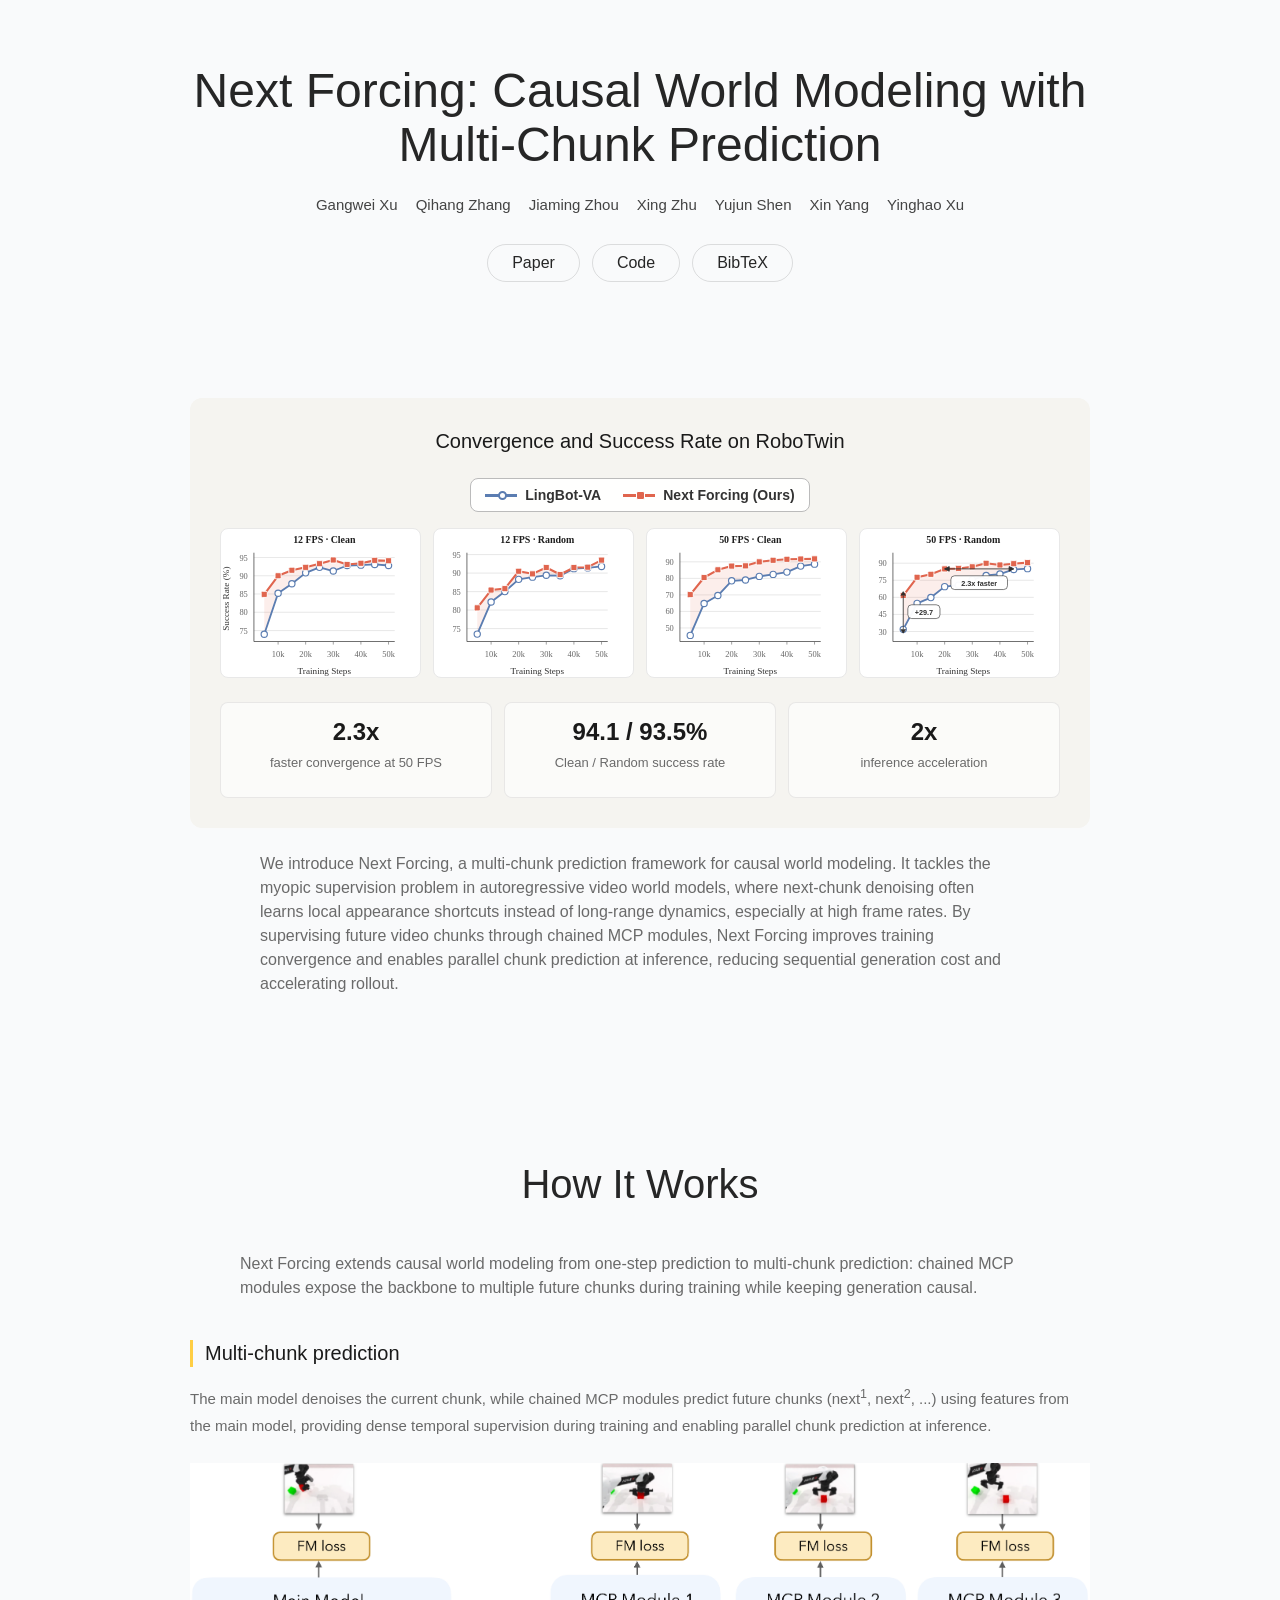
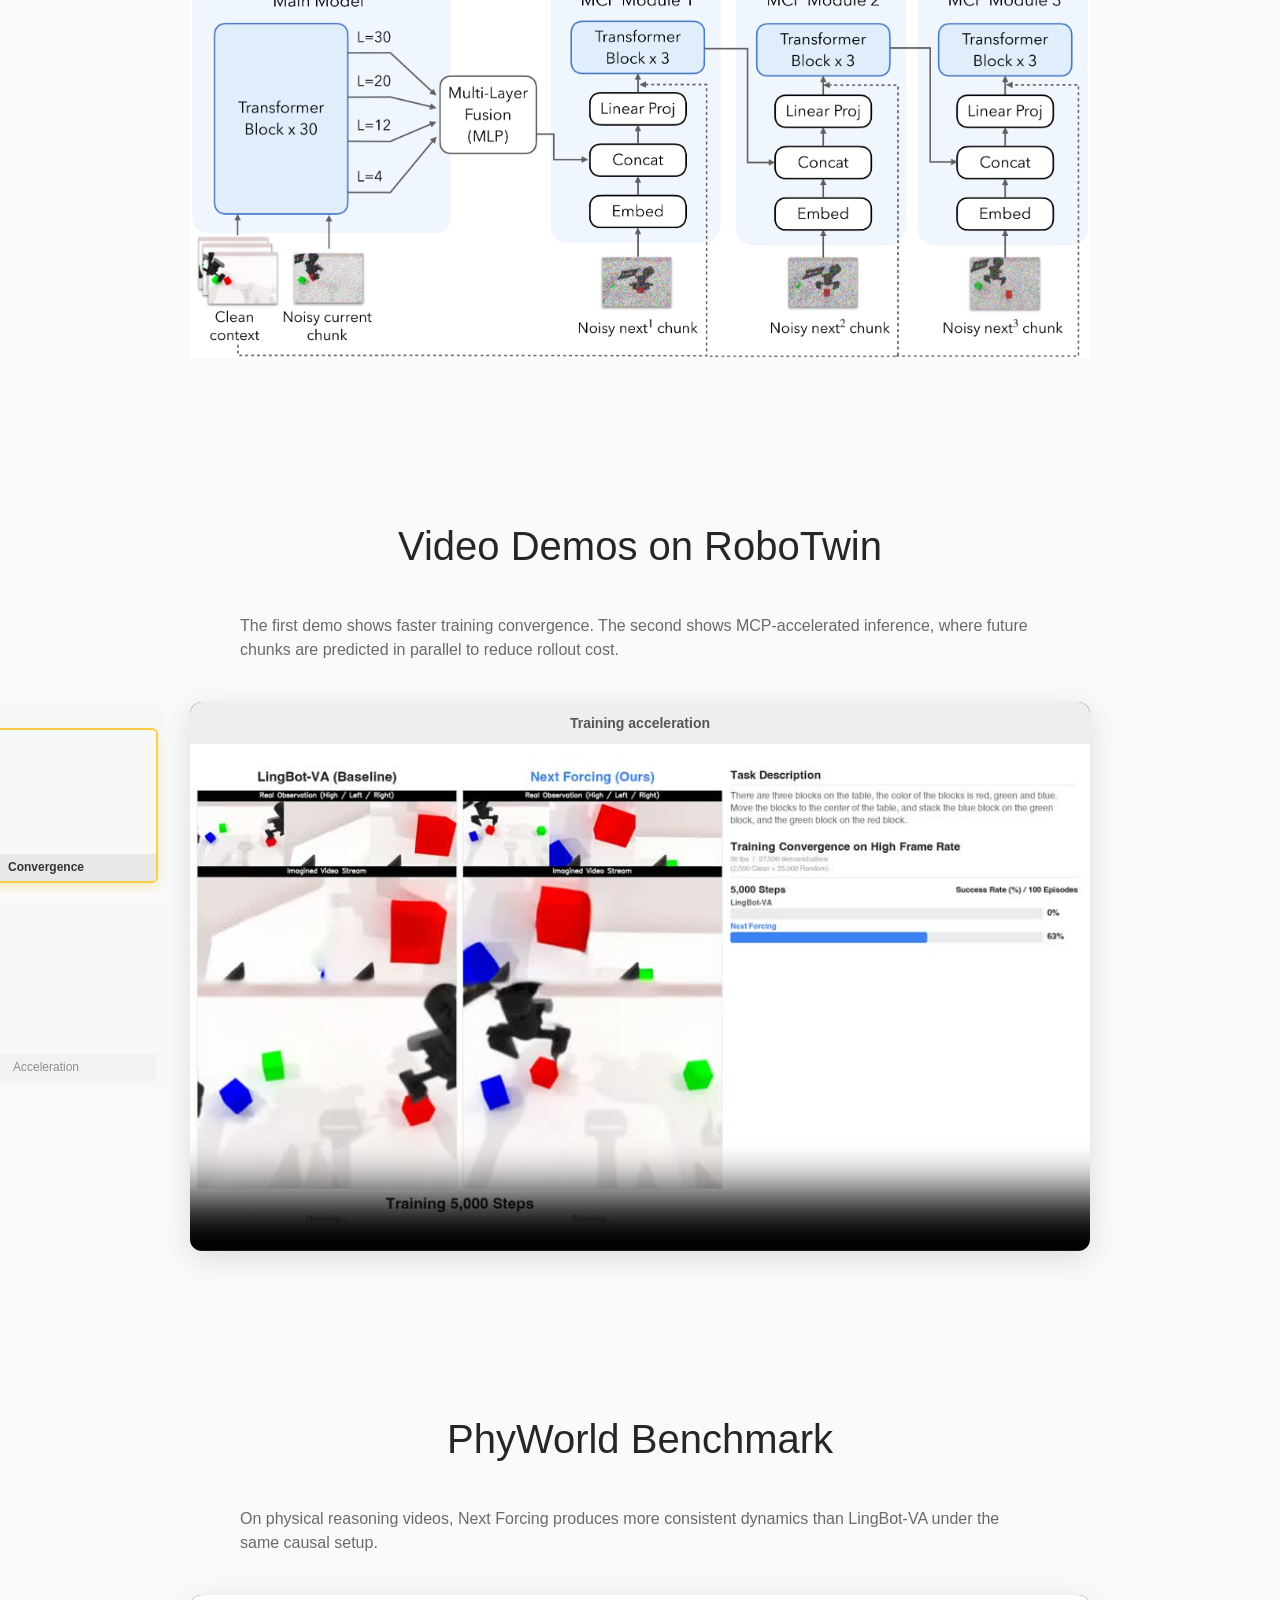
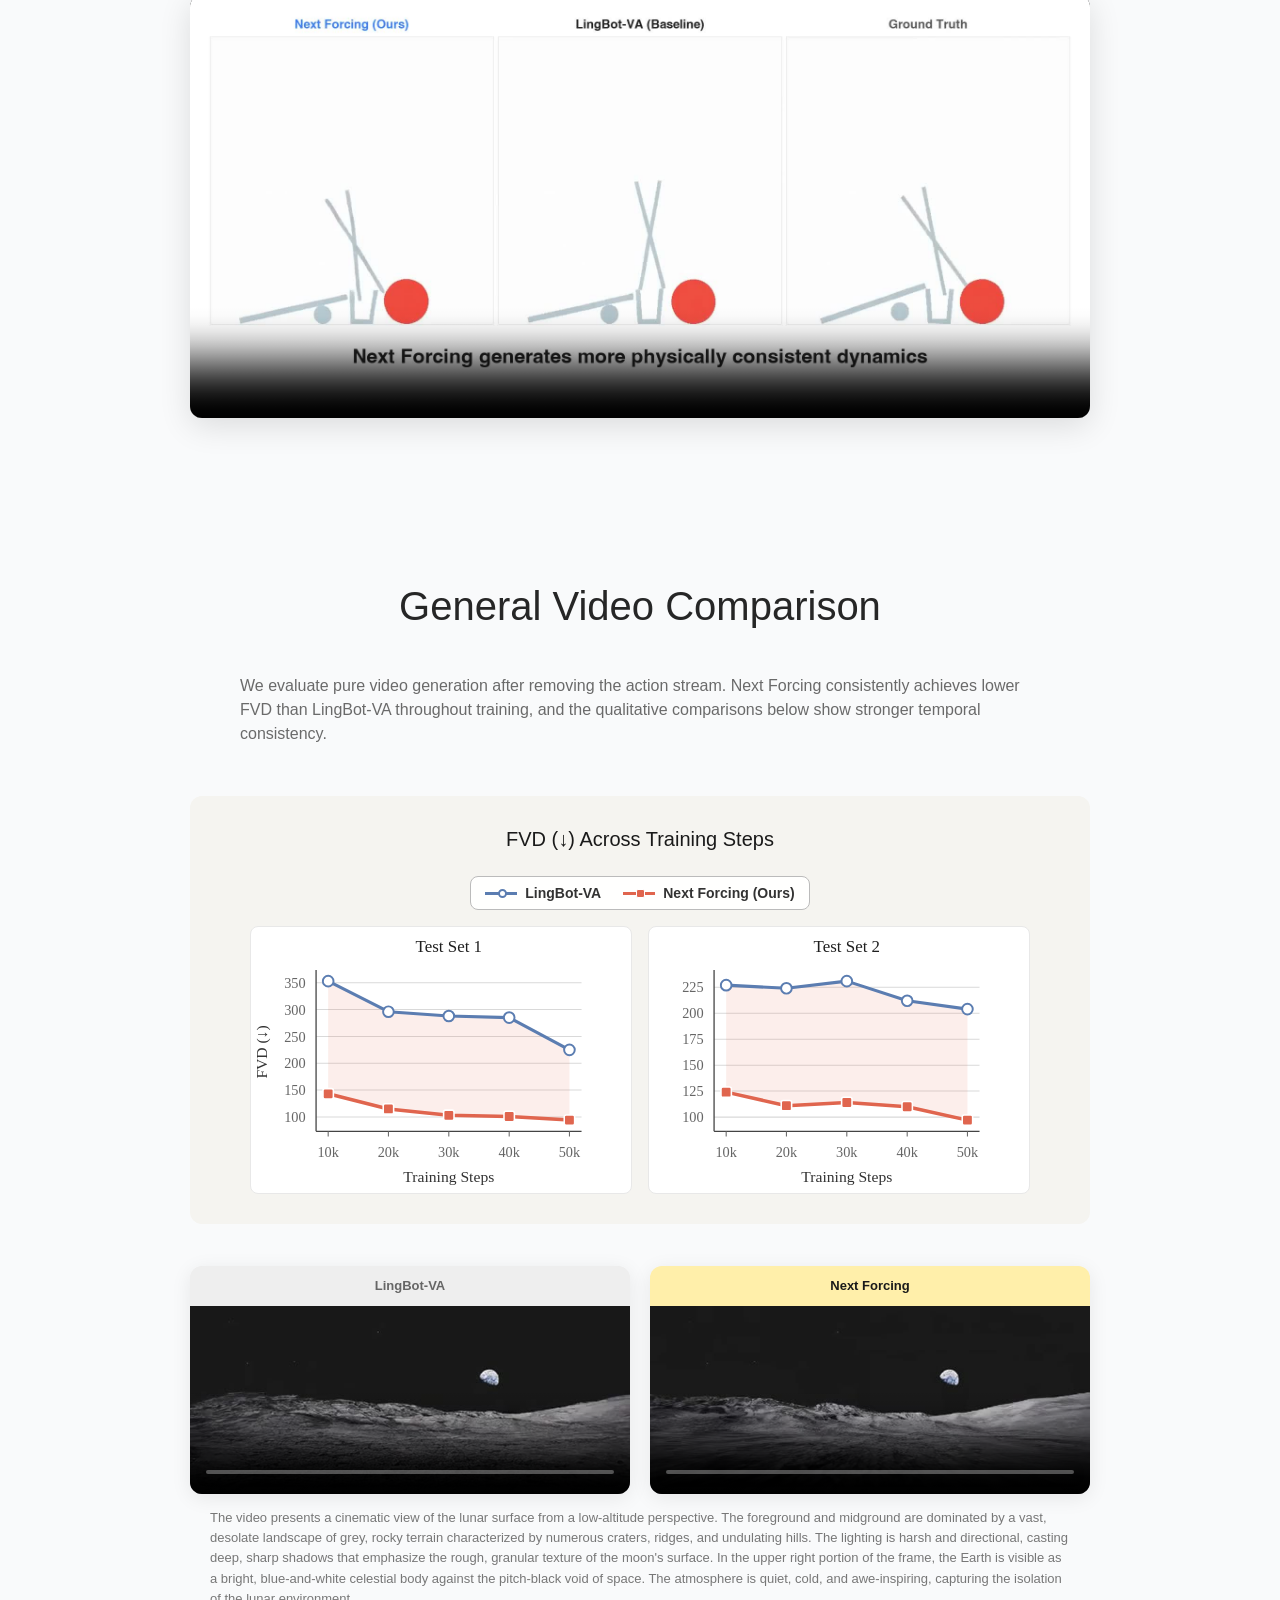
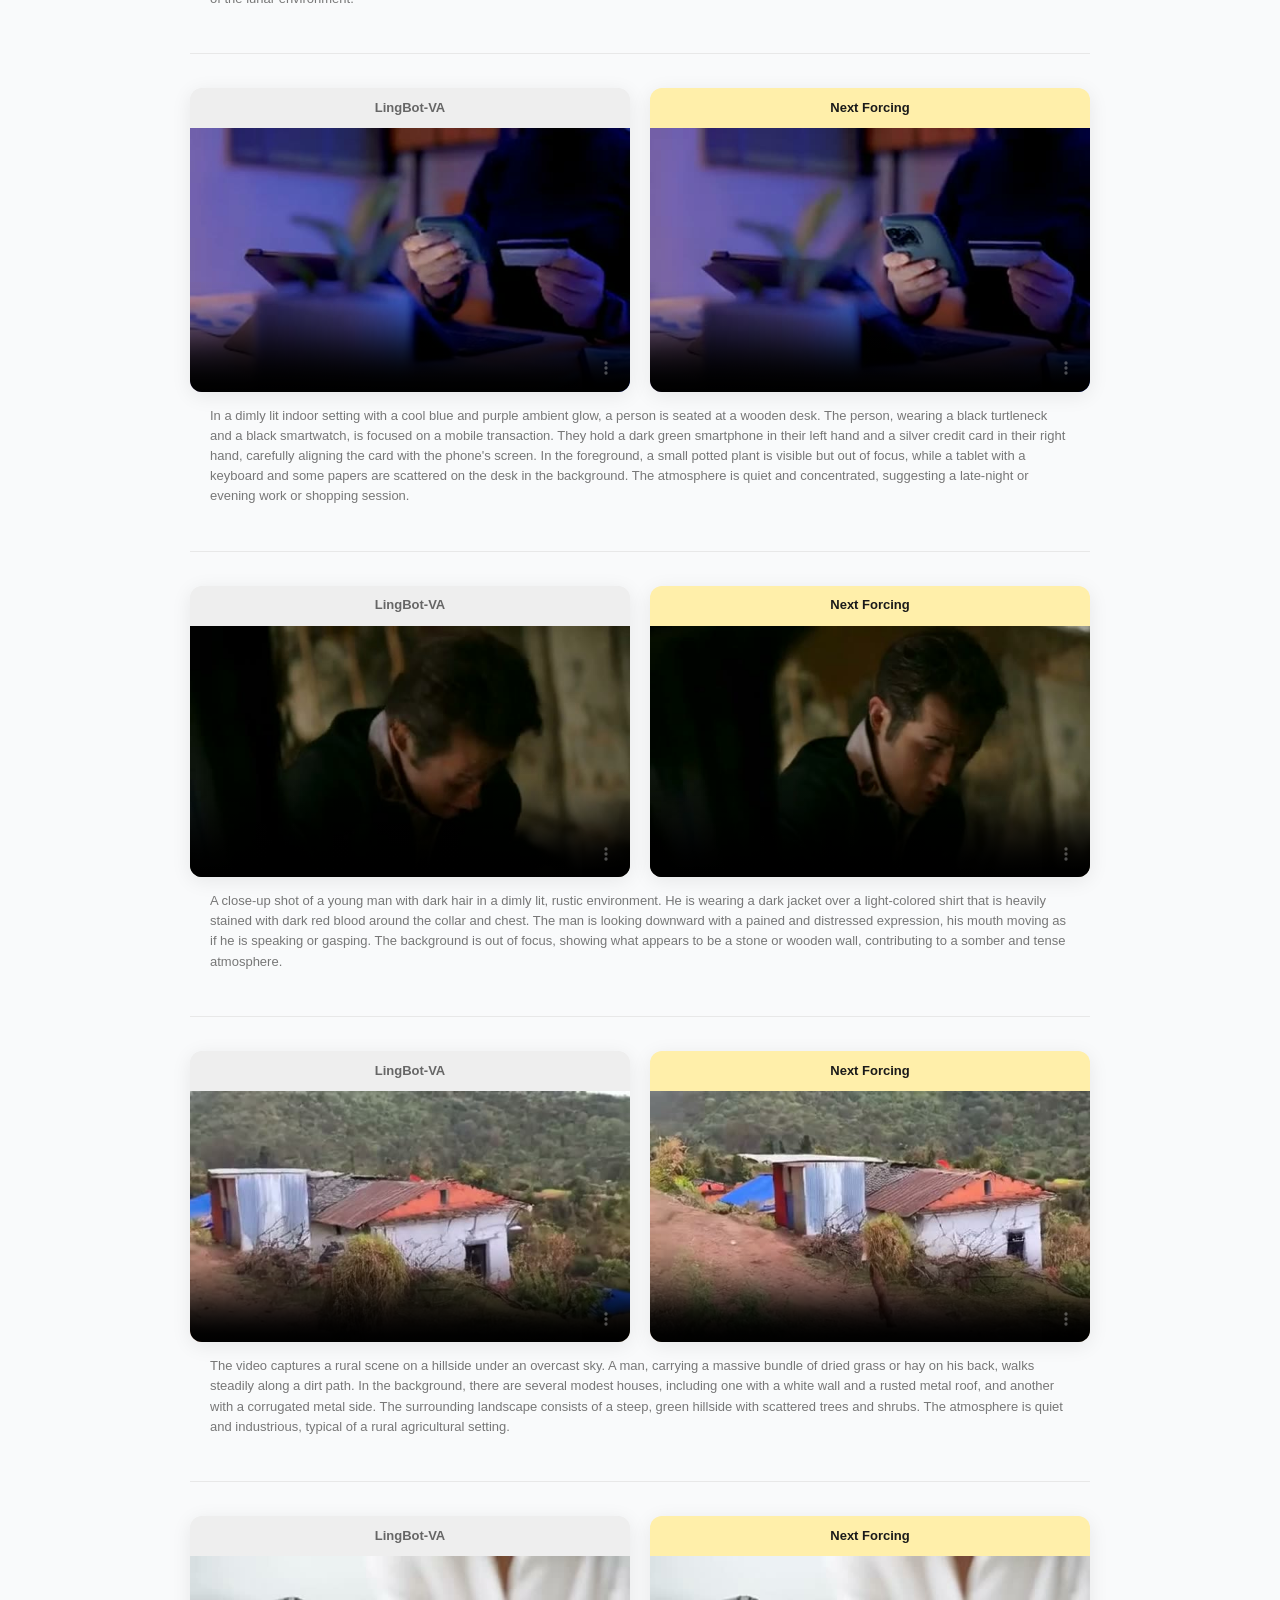
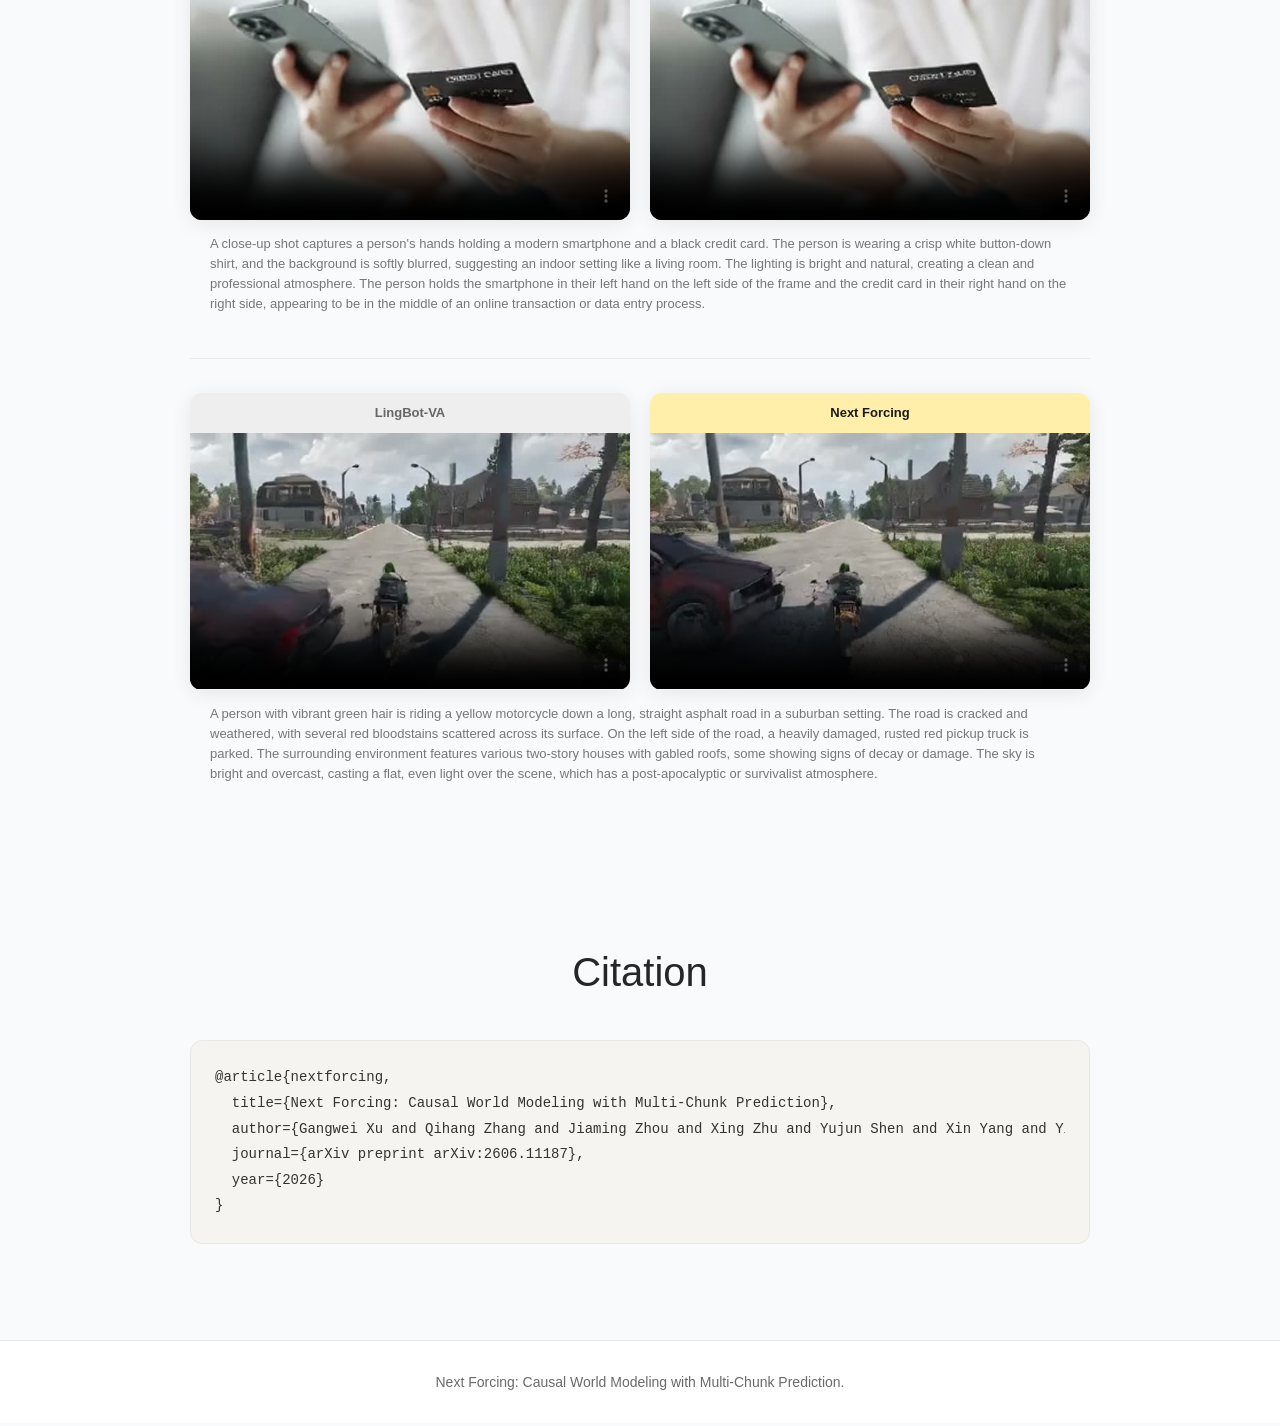
==== commit 1654dac4: "Update index.html" ====
--- a/index.html
+++ b/index.html
@@ -147,7 +147,7 @@
         <pre><code>@article{nextforcing,
   title={Next Forcing: Causal World Modeling with Multi-Chunk Prediction},
   author={Gangwei Xu and Qihang Zhang and Jiaming Zhou and Xing Zhu and Yujun Shen and Xin Yang and Yinghao Xu},
-  journal={},
+  journal={arXiv preprint arXiv:2606.11187},
   year={2026}
 }</code></pre>
       </div>
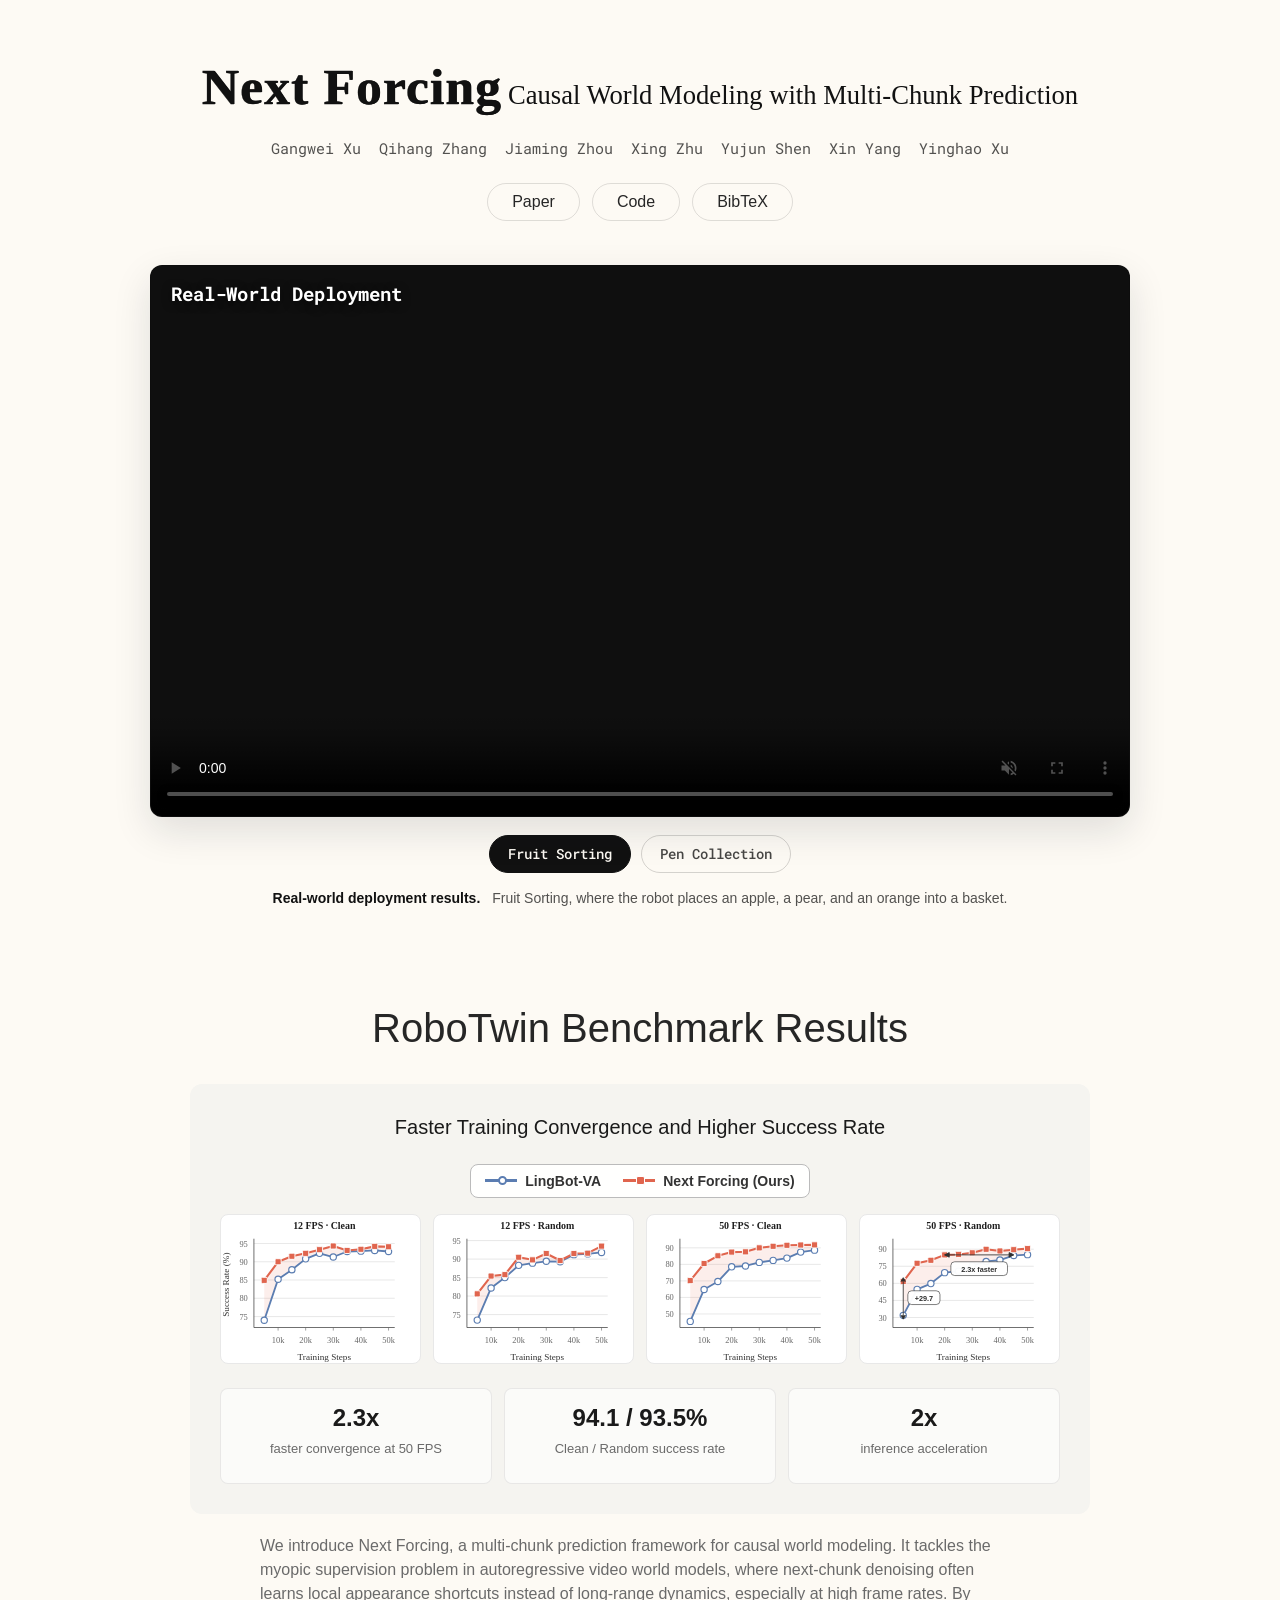
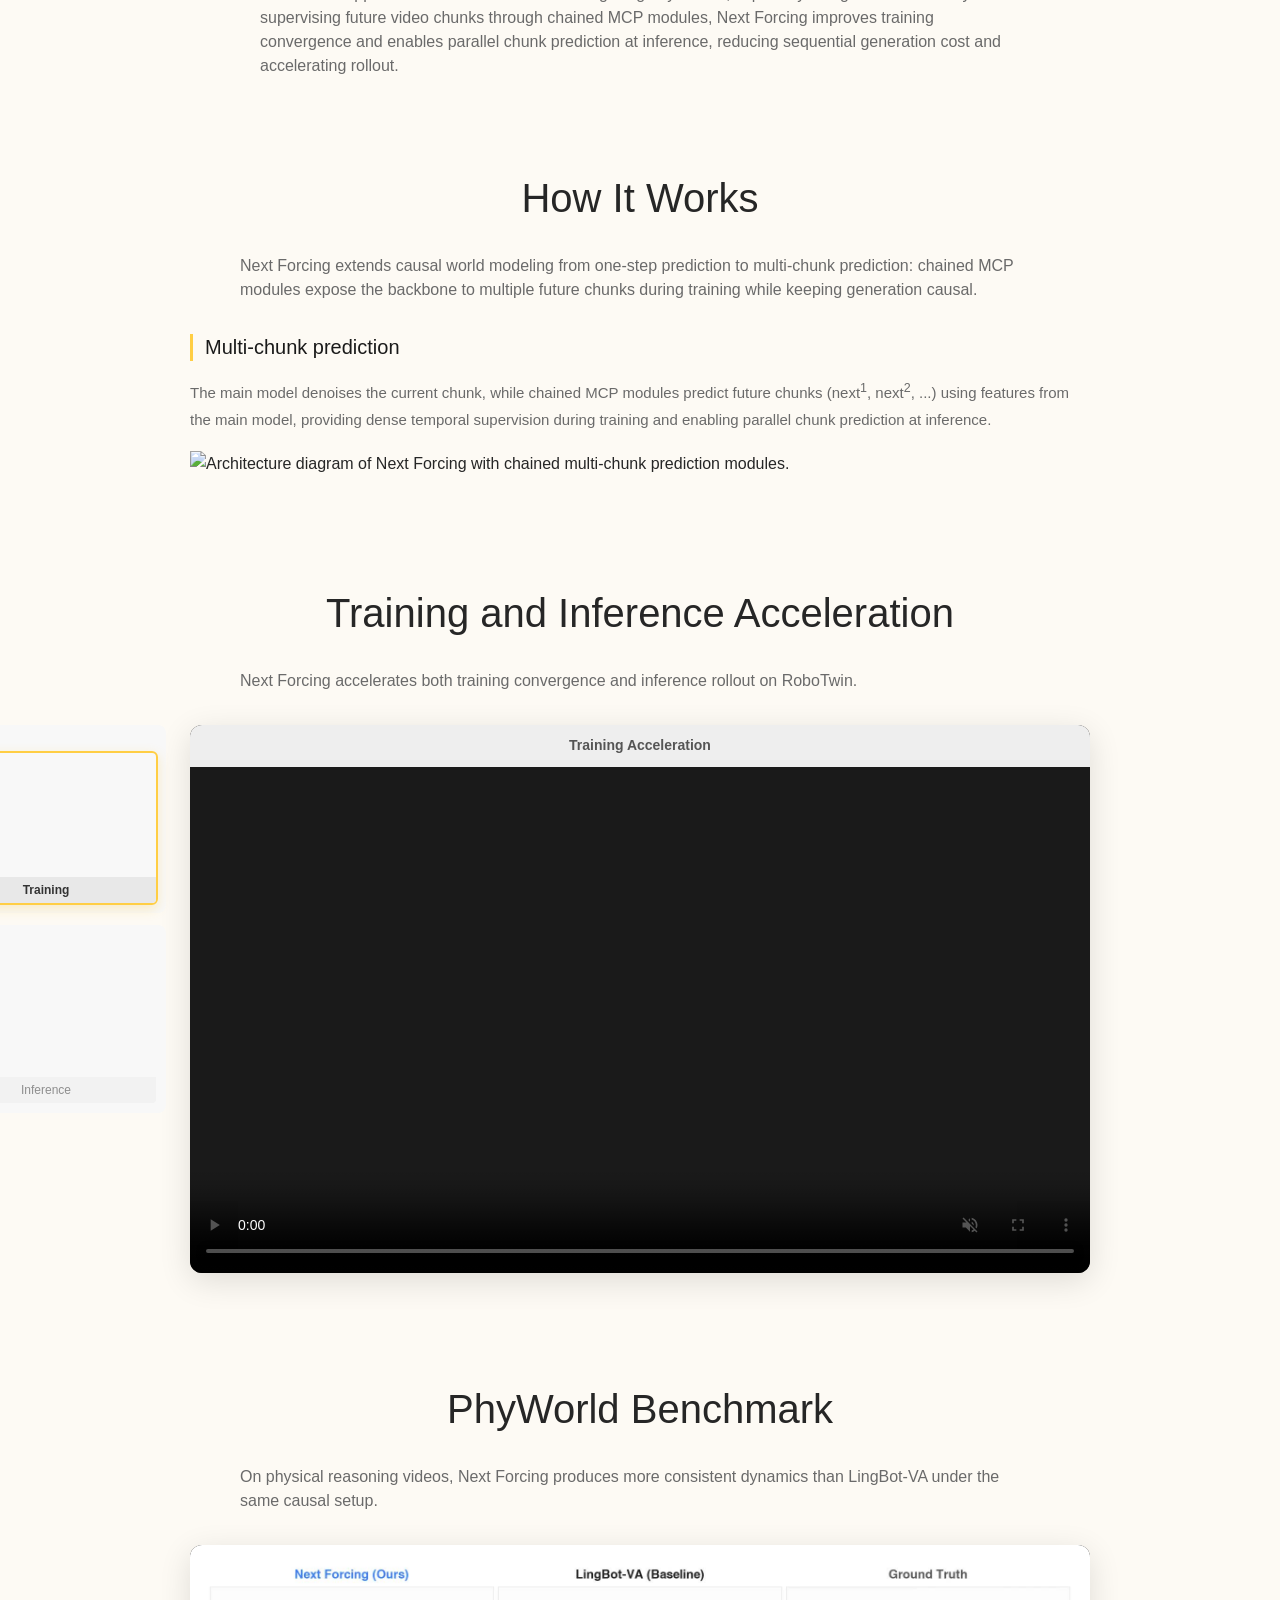
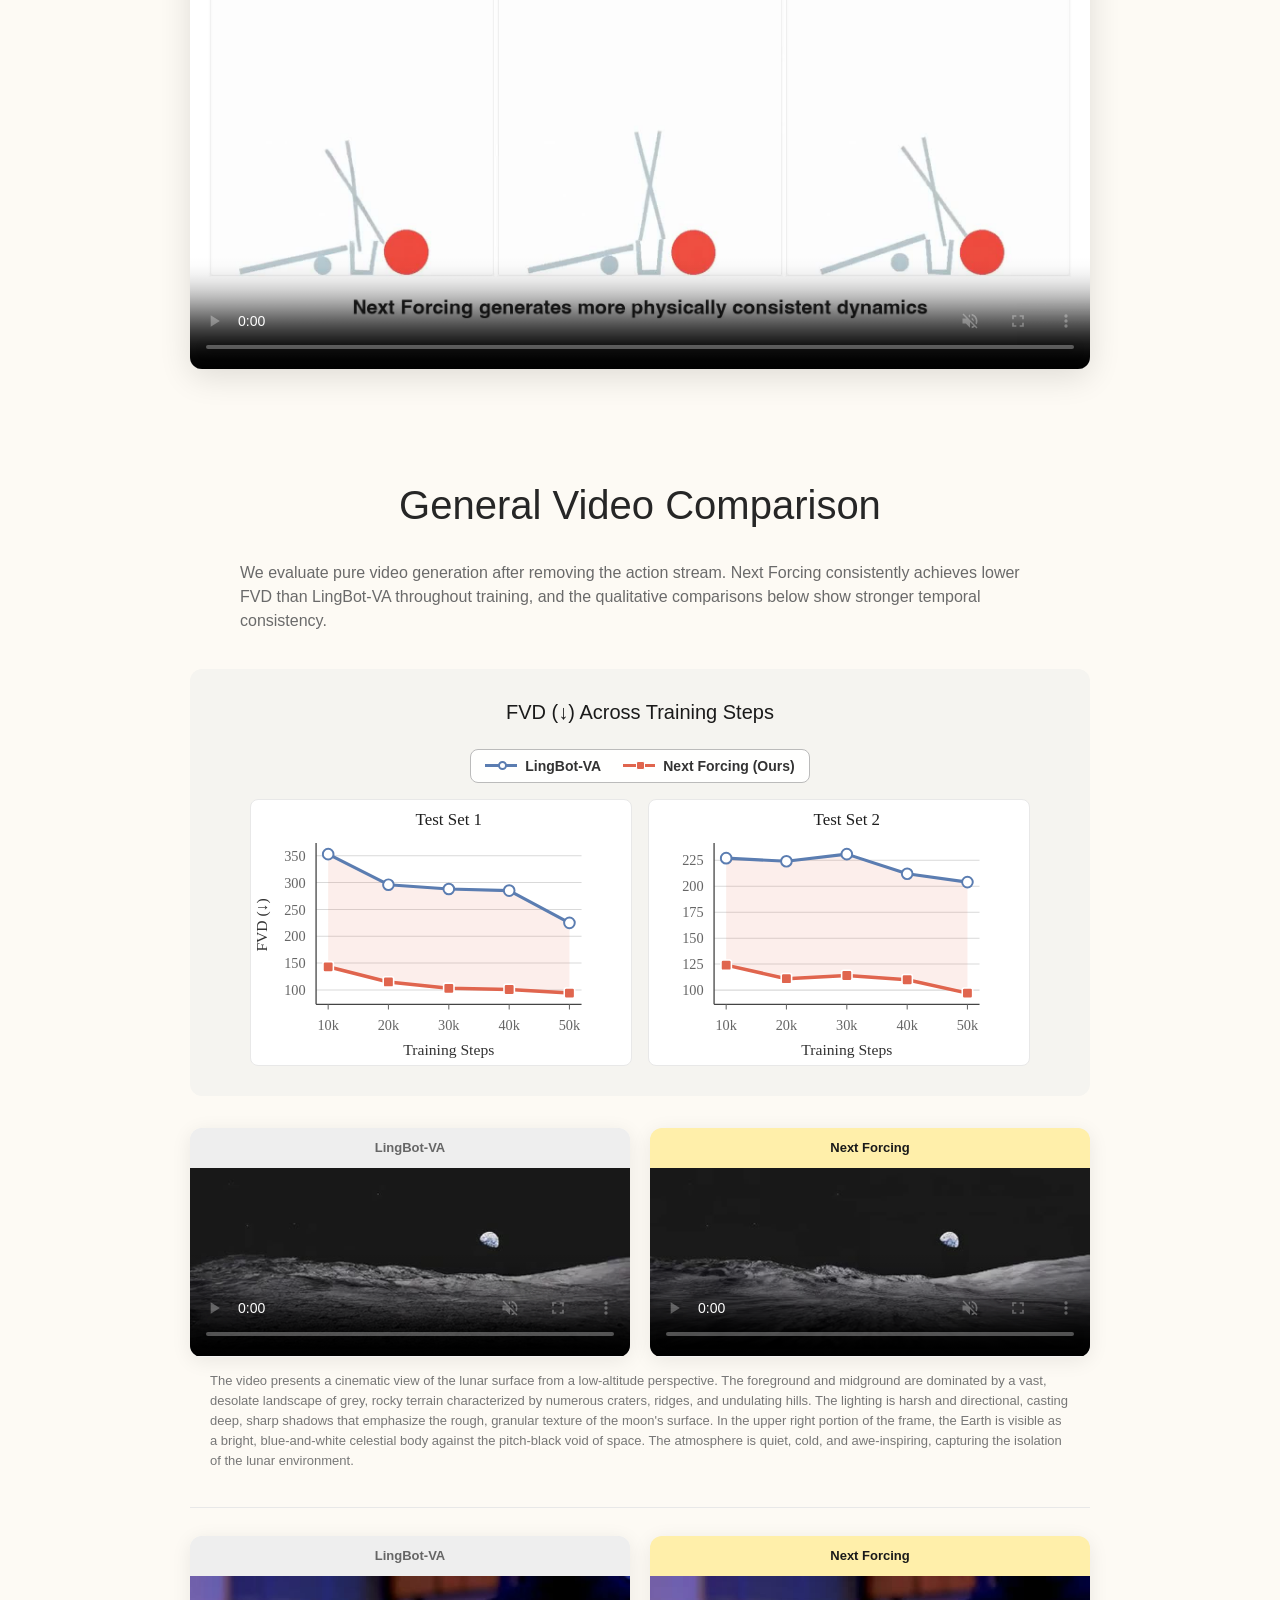
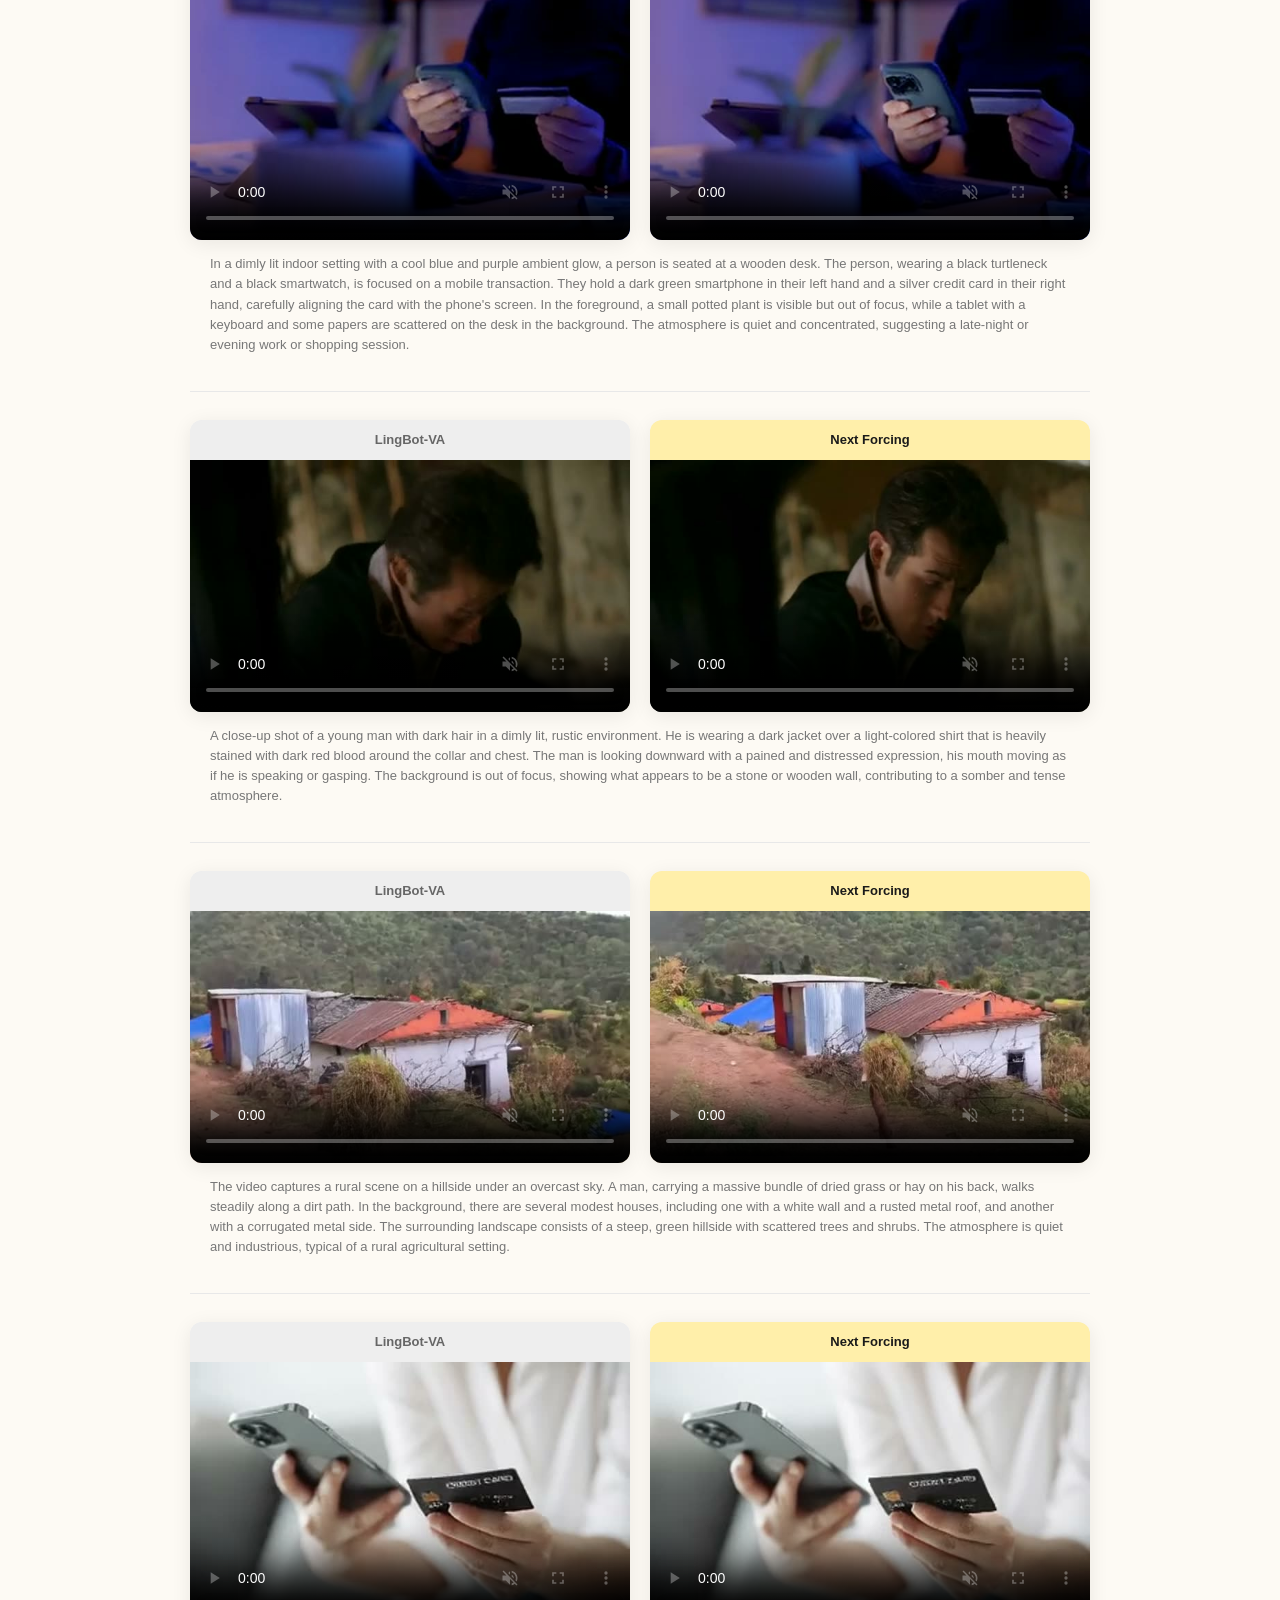
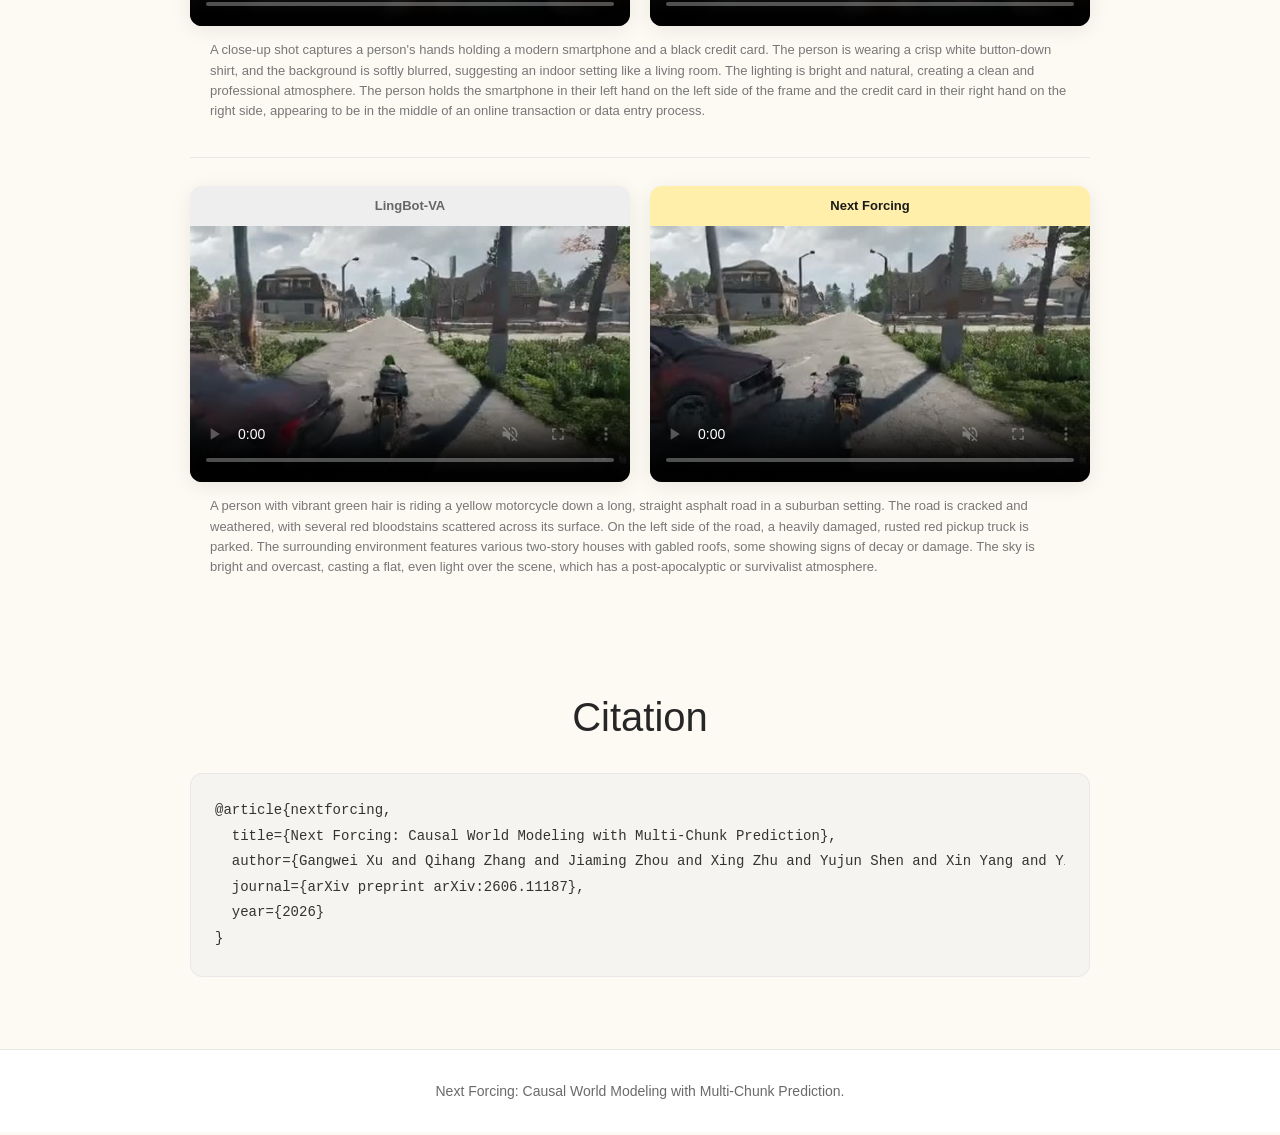
==== commit e0fa8b74: "Add files via upload" ====
--- a/index.html
+++ b/index.html
@@ -7,6 +7,9 @@
   <meta name="description" content="Project page for Next Forcing, a multi-chunk prediction framework for causal world modeling.">
   <link rel="icon" type="image/png" href="assets/favicon.png?v=2">
   <link rel="apple-touch-icon" href="assets/favicon.png?v=2">
+  <link rel="preconnect" href="https://fonts.googleapis.com">
+  <link rel="preconnect" href="https://fonts.gstatic.com" crossorigin>
+  <link href="https://fonts.googleapis.com/css2?family=Roboto+Mono:wght@300;400;500;600;700&display=swap" rel="stylesheet">
   <link rel="stylesheet" href="styles.css">
 </head>
 <body>
@@ -14,7 +17,10 @@
     <section class="hero">
       <div class="hero-shell">
         <div class="hero-copy">
-          <h1>Next Forcing: Causal World Modeling with <span class="title-break">Multi-Chunk Prediction</span></h1>
+          <h1 class="hero-title" aria-label="Next Forcing: Causal World Modeling with Multi-Chunk Prediction">
+            <span class="hero-title-main">Next Forcing</span>
+            <span class="hero-title-sub">Causal World Modeling with Multi-Chunk Prediction</span>
+          </h1>
           <p class="hero-authors">
             <a href="https://gangweix.github.io/" target="_blank" rel="noopener noreferrer">Gangwei Xu</a>
             <a href="https://zqh0253.github.io/" target="_blank" rel="noopener noreferrer">Qihang Zhang</a>
@@ -33,9 +39,43 @@
       </div>
     </section>
 
+    <section class="feature-section realworld-section" id="real-world-demos">
+      <div class="realworld-demo-shell">
+        <figure class="realworld-demo-figure">
+          <div class="realworld-video-frame">
+            <div class="realworld-video-label">Real-World Deployment</div>
+            <video id="realworld-demo-video" controls muted autoplay loop playsinline preload="metadata" poster="assets/posters/fruit_sorting.jpg">
+              <source src="assets/videos/fruit_sorting.mp4" type="video/mp4">
+            </video>
+          </div>
+          <figcaption class="realworld-caption">
+            <div class="realworld-tabs" role="tablist" aria-label="Real-world demo selector">
+              <button class="realworld-tab active" type="button" role="tab" aria-selected="true"
+                data-video-src="assets/videos/fruit_sorting.mp4"
+                data-video-poster="assets/posters/fruit_sorting.jpg"
+                data-demo-description="Fruit Sorting, where the robot places an apple, a pear, and an orange into a basket.">
+                Fruit Sorting
+              </button>
+              <button class="realworld-tab" type="button" role="tab" aria-selected="false"
+                data-video-src="assets/videos/pen_collection.mp4"
+                data-video-poster="assets/posters/pen_collection.jpg"
+                data-demo-description="Pen Collection, where the robot sequentially places three pens from the table into a cup.">
+                Pen Collection
+              </button>
+            </div>
+            <p>
+              <span class="realworld-caption-lead">Real-world deployment results.</span>
+              <span id="realworld-task-description">Fruit Sorting, where the robot places an apple, a pear, and an orange into a basket.</span>
+            </p>
+          </figcaption>
+        </figure>
+      </div>
+    </section>
+
     <section class="feature-section" id="results">
+      <h2 class="section-title">RoboTwin Benchmark Results</h2>
       <div class="chart-container">
-        <div class="chart-label">Convergence and Success Rate on RoboTwin</div>
+        <div class="chart-label">Faster Training Convergence and Higher Success Rate</div>
         <div class="native-curves" id="robotwin-curve-chart" role="img" aria-label="Training convergence curves comparing Next Forcing and LingBot-VA on RoboTwin."></div>
         <div class="metric-row" aria-label="RoboTwin summary metrics">
           <div>
@@ -70,16 +110,16 @@
             The main model denoises the current chunk, while chained MCP modules predict future chunks (next<sup>1</sup>, next<sup>2</sup>, ...) using features from the main model, providing dense temporal supervision during training and enabling parallel chunk prediction at inference.
           </p>
           <figure class="method-figure">
-            <img src="assets/figures/next-forcing-method-architecture.png" alt="Architecture diagram of Next Forcing with chained multi-chunk prediction modules.">
+            <img src="assets/figures/next-forcing.png" alt="Architecture diagram of Next Forcing with chained multi-chunk prediction modules.">
           </figure>
         </div>
       </div>
     </section>
 
     <section class="feature-section" id="robotwin-demos">
-      <h2 class="section-title">Video Demos on RoboTwin</h2>
-      <p class="section-description">
-        The first demo shows faster training convergence. The second shows MCP-accelerated inference, where future chunks are predicted in parallel to reduce rollout cost.
+      <h2 class="section-title">Training and Inference Acceleration</h2>
+      <p class="section-description">
+        Next Forcing accelerates both training convergence and inference rollout on RoboTwin.
       </p>
 
       <div class="video-carousel-side" id="robotwin-carousel">
@@ -87,29 +127,29 @@
           <div class="sidebar-category">
             <div class="sidebar-category-title">Training</div>
             <button class="sidebar-thumb active" type="button"
-              data-video-src="assets/videos/robotwin-convergence-comparison.mp4"
-              data-video-poster="assets/posters/robotwin-convergence-comparison.jpg"
-              data-main-title="Training acceleration">
-              <video src="assets/videos/robotwin-convergence-comparison.mp4" autoplay loop muted playsinline preload="metadata"></video>
-              <span class="sidebar-thumb-label">Convergence</span>
+              data-video-src="assets/videos/robotwin-training.mp4"
+              data-video-poster="assets/posters/robotwin-training.jpg"
+              data-main-title="Training Acceleration">
+              <video src="assets/videos/robotwin-training.mp4" autoplay loop muted playsinline preload="metadata" poster="assets/posters/robotwin-training.jpg"></video>
+              <span class="sidebar-thumb-label">Training</span>
             </button>
           </div>
           <div class="sidebar-category">
             <div class="sidebar-category-title">Inference</div>
             <button class="sidebar-thumb" type="button"
-              data-video-src="assets/videos/robotwin-inference-acceleration.mp4"
-              data-video-poster="assets/posters/robotwin-inference-acceleration.jpg"
-              data-main-title="Inference acceleration">
-              <video src="assets/videos/robotwin-inference-acceleration.mp4" autoplay loop muted playsinline preload="metadata"></video>
-              <span class="sidebar-thumb-label">Acceleration</span>
+              data-video-src="assets/videos/robotwin-inference.mp4"
+              data-video-poster="assets/posters/robotwin-inference.jpg"
+              data-main-title="Inference Acceleration">
+              <video src="assets/videos/robotwin-inference.mp4" autoplay loop muted playsinline preload="metadata" poster="assets/posters/robotwin-inference.jpg"></video>
+              <span class="sidebar-thumb-label">Inference</span>
             </button>
           </div>
         </div>
 
         <div class="carousel-main-side">
-          <div class="video-caption" id="robotwin-main-title">Training acceleration</div>
-          <video id="robotwin-main-video" controls muted autoplay loop playsinline preload="metadata" poster="assets/posters/robotwin-convergence-comparison.jpg">
-            <source src="assets/videos/robotwin-convergence-comparison.mp4" type="video/mp4">
+          <div class="video-caption" id="robotwin-main-title">Training Acceleration</div>
+          <video id="robotwin-main-video" controls muted autoplay loop playsinline preload="metadata" poster="assets/posters/robotwin-training.jpg">
+            <source src="assets/videos/robotwin-training.mp4" type="video/mp4">
           </video>
         </div>
       </div>
--- a/styles.css
+++ b/styles.css
@@ -1,5 +1,12 @@
+@font-face {
+  font-family: "ProjectSerif";
+  src: url("assets/fonts/project-serif.woff2") format("woff2");
+  font-display: swap;
+  font-weight: 400;
+}
+
 :root {
-  --page: #f9fafb;
+  --page: rgb(253, 250, 244);
   --surface: #ffffff;
   --soft: #f5f4f0;
   --soft-2: #f8f8f8;
@@ -50,18 +57,20 @@
   display: flex;
   align-items: center;
   justify-content: center;
-  padding: 64px 32px 36px;
+  padding: 58px 32px 18px;
   background: var(--page);
 }
 
 .hero-shell {
-  width: min(1248px, 100%);
+  width: min(1180px, 100%);
   display: flex;
   flex-direction: column;
   align-items: center;
 }
 
 .hero-copy {
+  width: 100%;
+  max-width: 980px;
   text-align: center;
 }
 
@@ -74,17 +83,45 @@
 }
 
 h1 {
-  max-width: 1050px;
+  margin: 0;
+}
+
+.hero-title {
+  max-width: 980px;
   margin: 0 auto;
-  color: var(--text);
-  font-size: clamp(28px, 4.9vw, 48px);
-  font-weight: 500;
+  color: #111;
+  font-family: "ProjectSerif", Georgia, serif;
+  font-weight: 400;
   line-height: 1.12;
   letter-spacing: 0;
-}
-
-.title-break {
-  display: block;
+  overflow-wrap: normal;
+  word-break: normal;
+}
+
+.hero-title-main,
+.hero-title-sub {
+  display: block;
+}
+
+.hero-title-main {
+  display: inline-block;
+  font-size: clamp(34px, 4vw, 54px);
+  font-weight: 900;
+  line-height: 1.12;
+  letter-spacing: 0.025em;
+  -webkit-text-stroke: 0.3px currentColor;
+  text-shadow: 0.012em 0 0 currentColor;
+  white-space: nowrap;
+}
+
+.hero-title-sub {
+  display: inline-block;
+  margin-top: 8px;
+  color: #111;
+  font-size: clamp(20px, 2.08vw, 35px);
+  font-weight: 400;
+  line-height: 1.12;
+  white-space: nowrap;
 }
 
 .hero-authors {
@@ -92,15 +129,16 @@
   flex-wrap: wrap;
   justify-content: center;
   gap: 4px 18px;
-  max-width: 900px;
+  max-width: 980px;
   margin: 22px auto 0;
-  color: #555;
+  color: rgba(0, 0, 0, 0.68);
+  font-family: "Roboto Mono", "SFMono-Regular", Consolas, "Liberation Mono", Menlo, monospace;
   font-size: 15px;
-  line-height: 1.5;
+  line-height: 1.55;
 }
 
 .hero-authors a {
-  color: #444;
+  color: rgba(0, 0, 0, 0.68);
   text-decoration: none;
 }
 
@@ -116,7 +154,7 @@
   flex-wrap: wrap;
   justify-content: center;
   gap: 12px;
-  margin: 28px auto 0;
+  margin: 22px auto 0;
 }
 
 .nav-button {
@@ -149,6 +187,117 @@
   pointer-events: none;
 }
 
+
+.feature-section.realworld-section {
+  padding-top: 26px;
+  padding-bottom: 44px;
+}
+
+
+.realworld-demo-shell {
+  max-width: 980px;
+  margin: 0 auto;
+}
+
+.realworld-tabs {
+  display: flex;
+  flex-wrap: wrap;
+  justify-content: center;
+  gap: 10px;
+  margin-bottom: 14px;
+}
+
+.realworld-tab {
+  min-height: 38px;
+  padding: 8px 18px;
+  border: 1px solid rgba(0, 0, 0, 0.16);
+  border-radius: 999px;
+  background: transparent;
+  color: rgba(0, 0, 0, 0.72);
+  font-family: "Roboto Mono", "SFMono-Regular", Consolas, "Liberation Mono", Menlo, monospace;
+  font-size: 14px;
+  font-weight: 500;
+  line-height: 1;
+  cursor: pointer;
+  transition: background 0.2s ease, border-color 0.2s ease, color 0.2s ease;
+}
+
+.realworld-tab:hover,
+.realworld-tab:focus-visible {
+  border-color: #111;
+  color: #111;
+  outline: none;
+}
+
+.realworld-tab.active {
+  border-color: #111;
+  background: #111;
+  color: rgb(253, 250, 244);
+}
+
+.realworld-demo-figure {
+  margin: 0;
+}
+
+.realworld-video-frame {
+  position: relative;
+  overflow: hidden;
+  border: 1px solid rgba(0, 0, 0, 0.1);
+  border-radius: 12px;
+  background: #0f0f0f;
+  box-shadow: 0 14px 38px rgba(20, 28, 38, 0.12);
+}
+
+.realworld-video-frame video {
+  width: 100%;
+  aspect-ratio: 16 / 9;
+  display: block;
+  object-fit: cover;
+}
+
+.realworld-video-label {
+  position: absolute;
+  top: 18px;
+  left: 20px;
+  z-index: 2;
+  color: #fff;
+  font-family: "Roboto Mono", "SFMono-Regular", Consolas, "Liberation Mono", Menlo, monospace;
+  font-size: clamp(15px, 1.45vw, 20px);
+  font-weight: 700;
+  line-height: 1.15;
+  letter-spacing: 0;
+  text-shadow: 0 2px 10px rgba(0, 0, 0, 0.58);
+  pointer-events: none;
+}
+
+.realworld-caption {
+  max-width: 900px;
+  margin: 18px auto 0;
+  color: rgba(0, 0, 0, 0.68);
+  font-size: 14px;
+  line-height: 1.65;
+  text-align: center;
+}
+
+.realworld-caption p {
+  margin: 0;
+  text-align: center;
+}
+
+.realworld-caption-lead {
+  color: #111;
+  font-weight: 600;
+}
+
+.realworld-caption strong {
+  color: #111;
+  font-weight: 600;
+}
+
+.realworld-caption p span + span {
+  margin-left: 8px;
+}
+
 .single-video-container video,
 .video-comparison-item video {
   width: 100%;
@@ -166,17 +315,32 @@
 }
 
 #results .intro-text {
-  margin-top: 24px;
+  margin-top: 20px;
+}
+
+#results {
+  padding-top: 46px;
+  padding-bottom: 48px;
+}
+
+#method {
+  padding-top: 44px;
+}
+
+#robotwin-demos,
+#phyworld,
+#general-video {
+  padding-top: 52px;
 }
 
 .feature-section {
   max-width: 1400px;
   margin: 0 auto;
-  padding: 80px 20px;
+  padding: 56px 20px;
 }
 
 .section-title {
-  margin-bottom: 40px;
+  margin-bottom: 28px;
   color: var(--text);
   font-size: clamp(28px, 4vw, 40px);
   font-weight: 500;
@@ -186,7 +350,7 @@
 
 .section-description {
   max-width: 800px;
-  margin: 0 auto 40px;
+  margin: 0 auto 32px;
   color: var(--muted);
   font-size: 16px;
   line-height: 24px;
@@ -319,7 +483,7 @@
 
 .chart-container {
   max-width: 900px;
-  margin: 50px auto 0;
+  margin: 36px auto 0;
   padding: 30px;
   border-radius: 12px;
   background: var(--soft);
@@ -578,7 +742,7 @@
 }
 
 .howitworks-subsection {
-  margin-bottom: 60px;
+  margin-bottom: 42px;
 }
 
 .howitworks-subsection:last-child {
@@ -596,7 +760,7 @@
 }
 
 .howitworks-text {
-  margin-bottom: 24px;
+  margin-bottom: 18px;
   color: var(--muted);
   font-size: 15px;
   line-height: 1.8;
@@ -615,13 +779,13 @@
 
 .general-comparison-list {
   max-width: 900px;
-  margin: 42px auto 0;
+  margin: 32px auto 0;
   display: grid;
-  gap: 44px;
+  gap: 36px;
 }
 
 .general-case {
-  padding-top: 34px;
+  padding-top: 28px;
   border-top: 1px solid var(--line-soft);
 }
 
@@ -678,7 +842,7 @@
 }
 
 .citation-section {
-  padding-bottom: 96px;
+  padding-bottom: 72px;
 }
 
 .citation-panel {
@@ -733,7 +897,11 @@
 
 @media (max-width: 768px) {
   .hero {
-    padding: 40px 20px 28px;
+    padding: 36px 20px 18px;
+  }
+
+  .hero-title-sub {
+    white-space: normal;
   }
 
   .hero-links {
@@ -752,8 +920,42 @@
     font-size: 14px;
   }
 
+  .feature-section.realworld-section {
+    padding-top: 22px;
+    padding-bottom: 38px;
+  }
+
+  .realworld-tabs {
+    justify-content: flex-start;
+    overflow-x: auto;
+    padding-bottom: 4px;
+    -webkit-overflow-scrolling: touch;
+  }
+
+  .realworld-tab {
+    flex: 0 0 auto;
+  }
+
+  .realworld-caption {
+    font-size: 13px;
+  }
+
+  .realworld-caption p span + span {
+    margin-left: 8px;
+    margin-top: 0;
+  }
+
+
   .feature-section {
-    padding: 56px 20px;
+    padding: 44px 20px;
+  }
+
+  #results,
+  #method,
+  #robotwin-demos,
+  #phyworld,
+  #general-video {
+    padding-top: 38px;
   }
 
   .section-title {
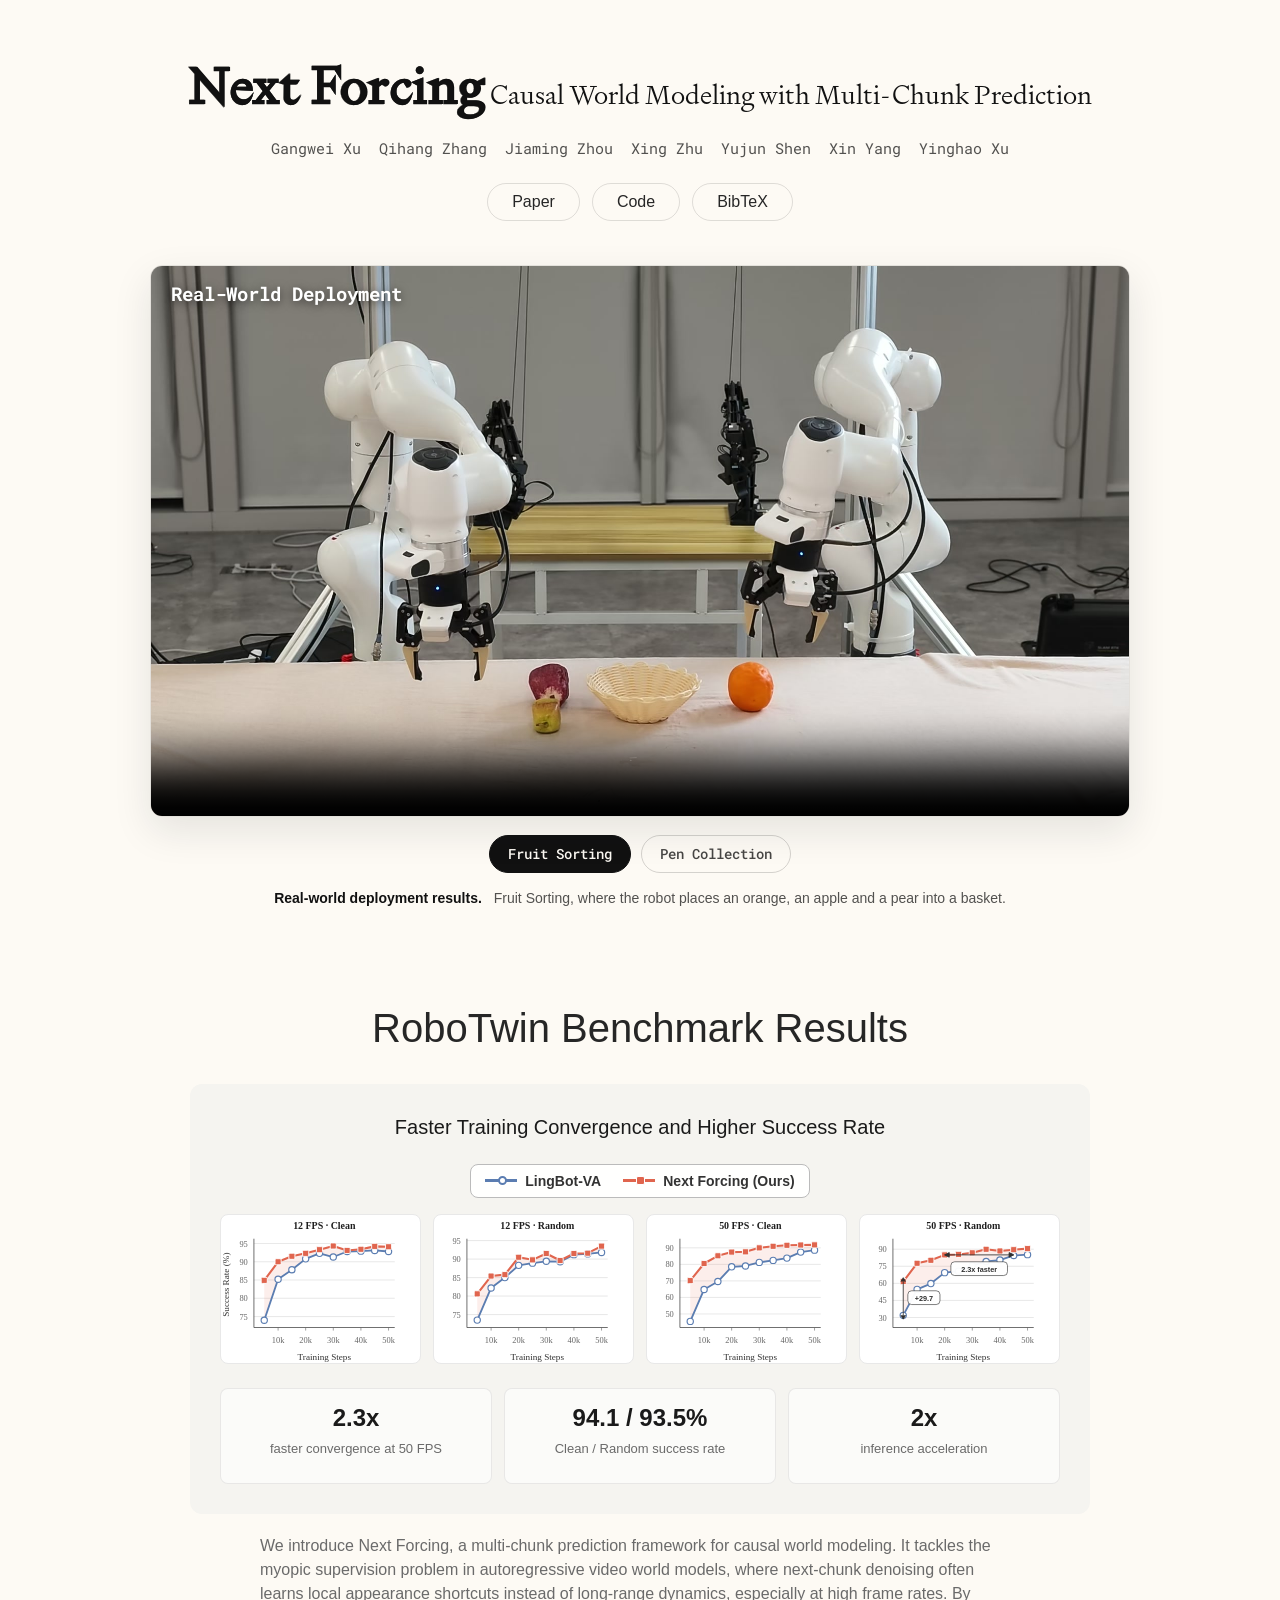
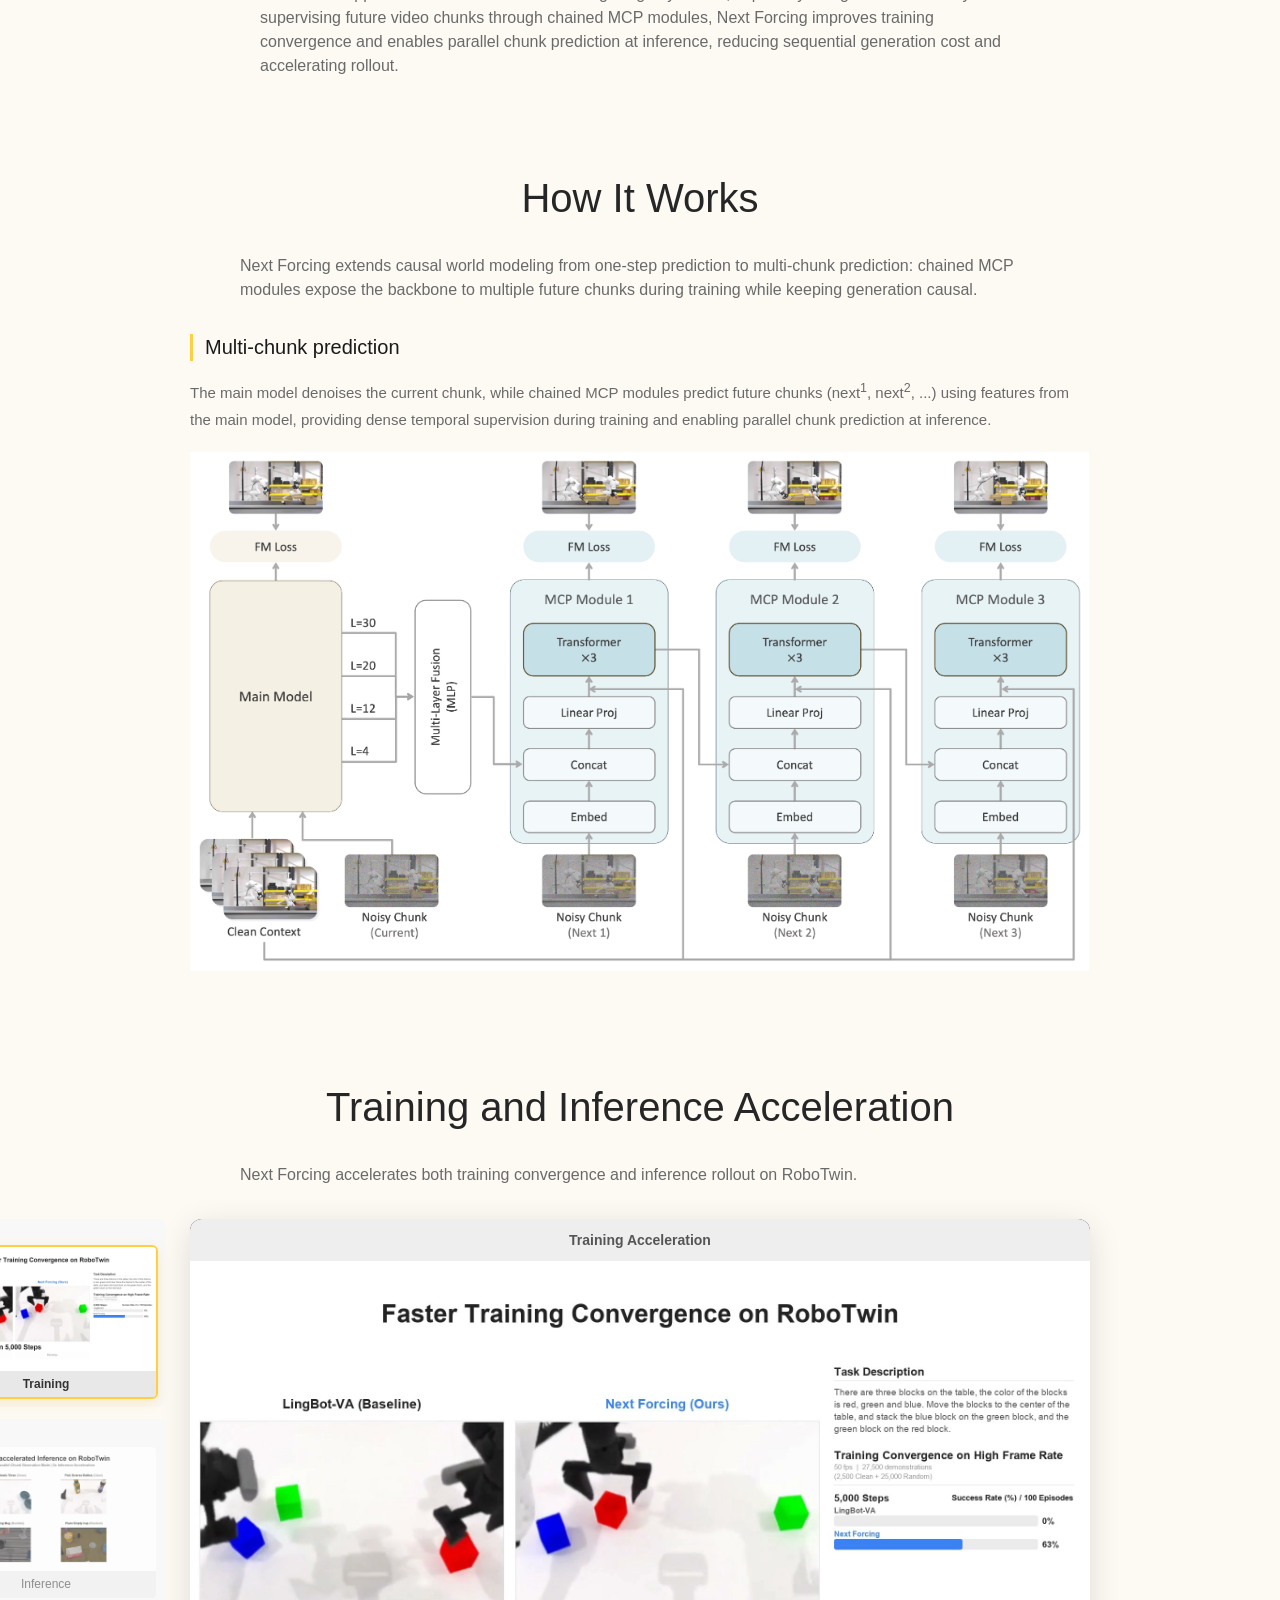
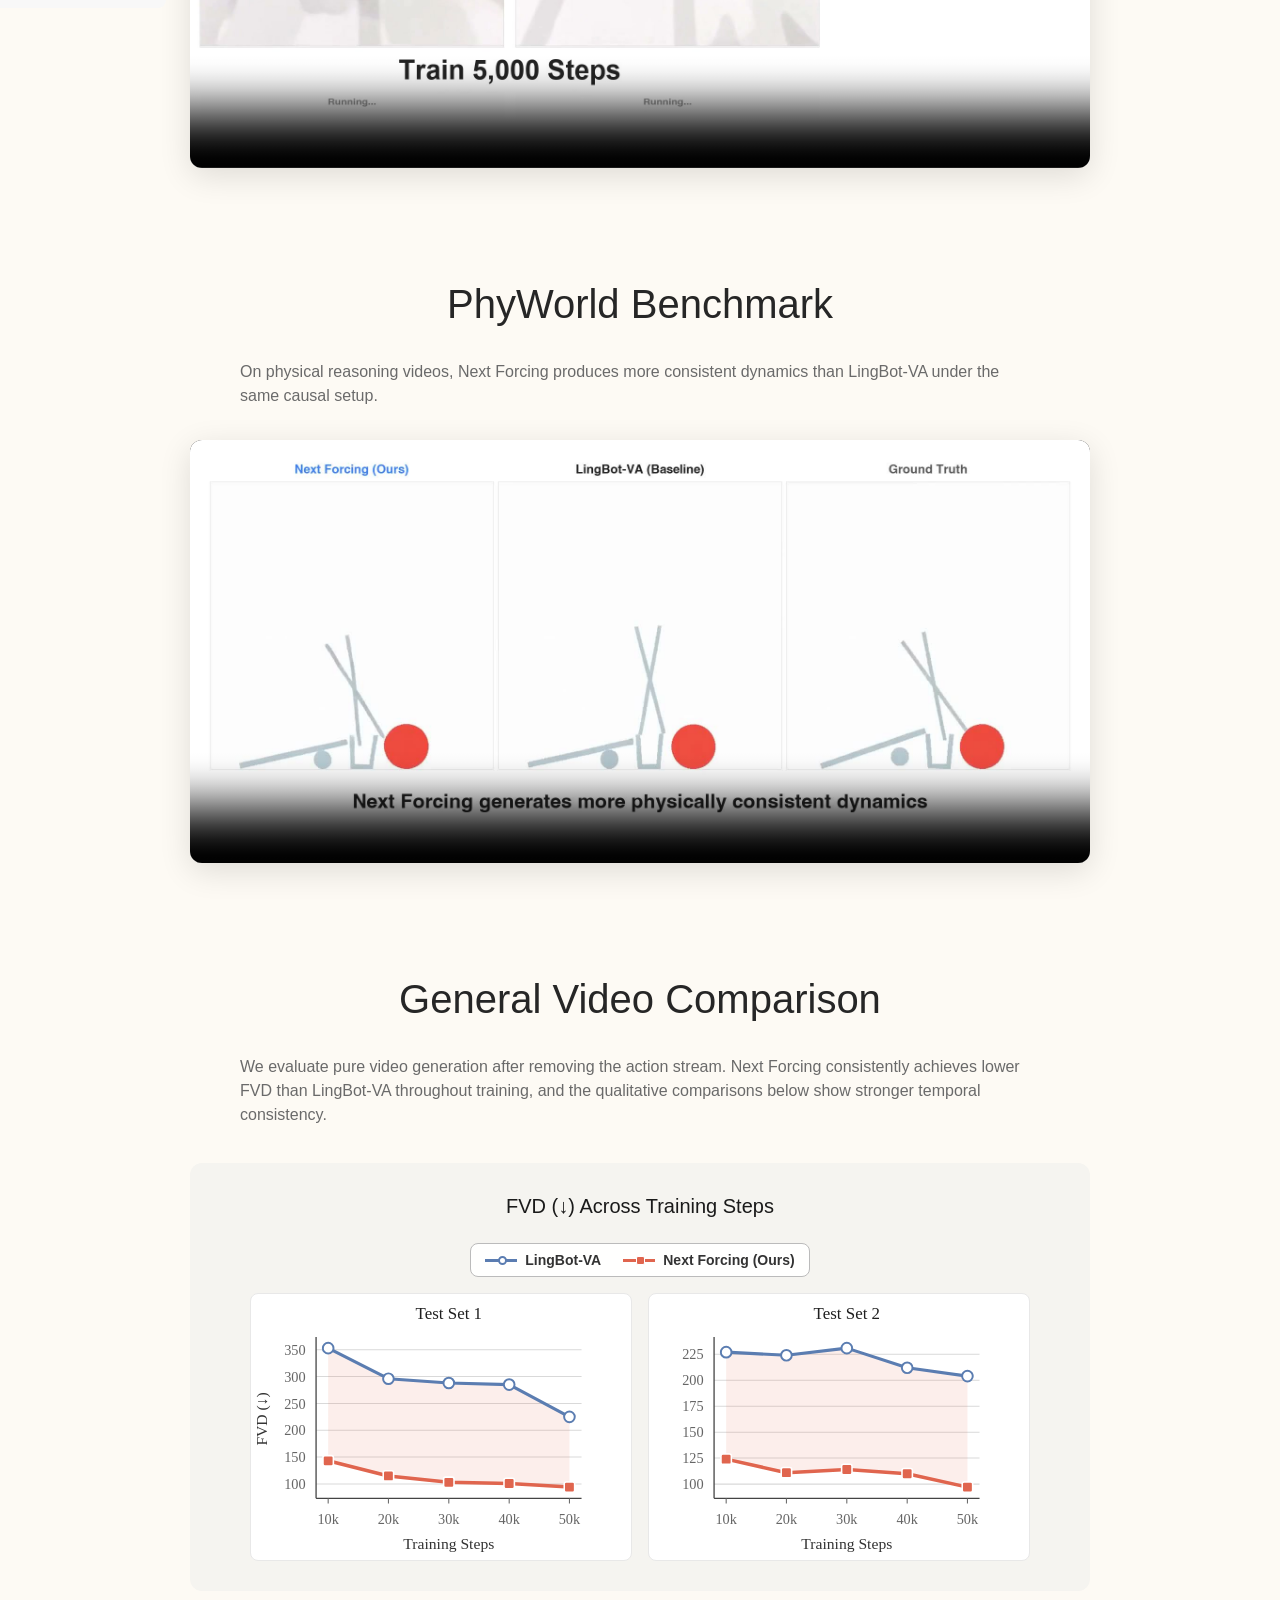
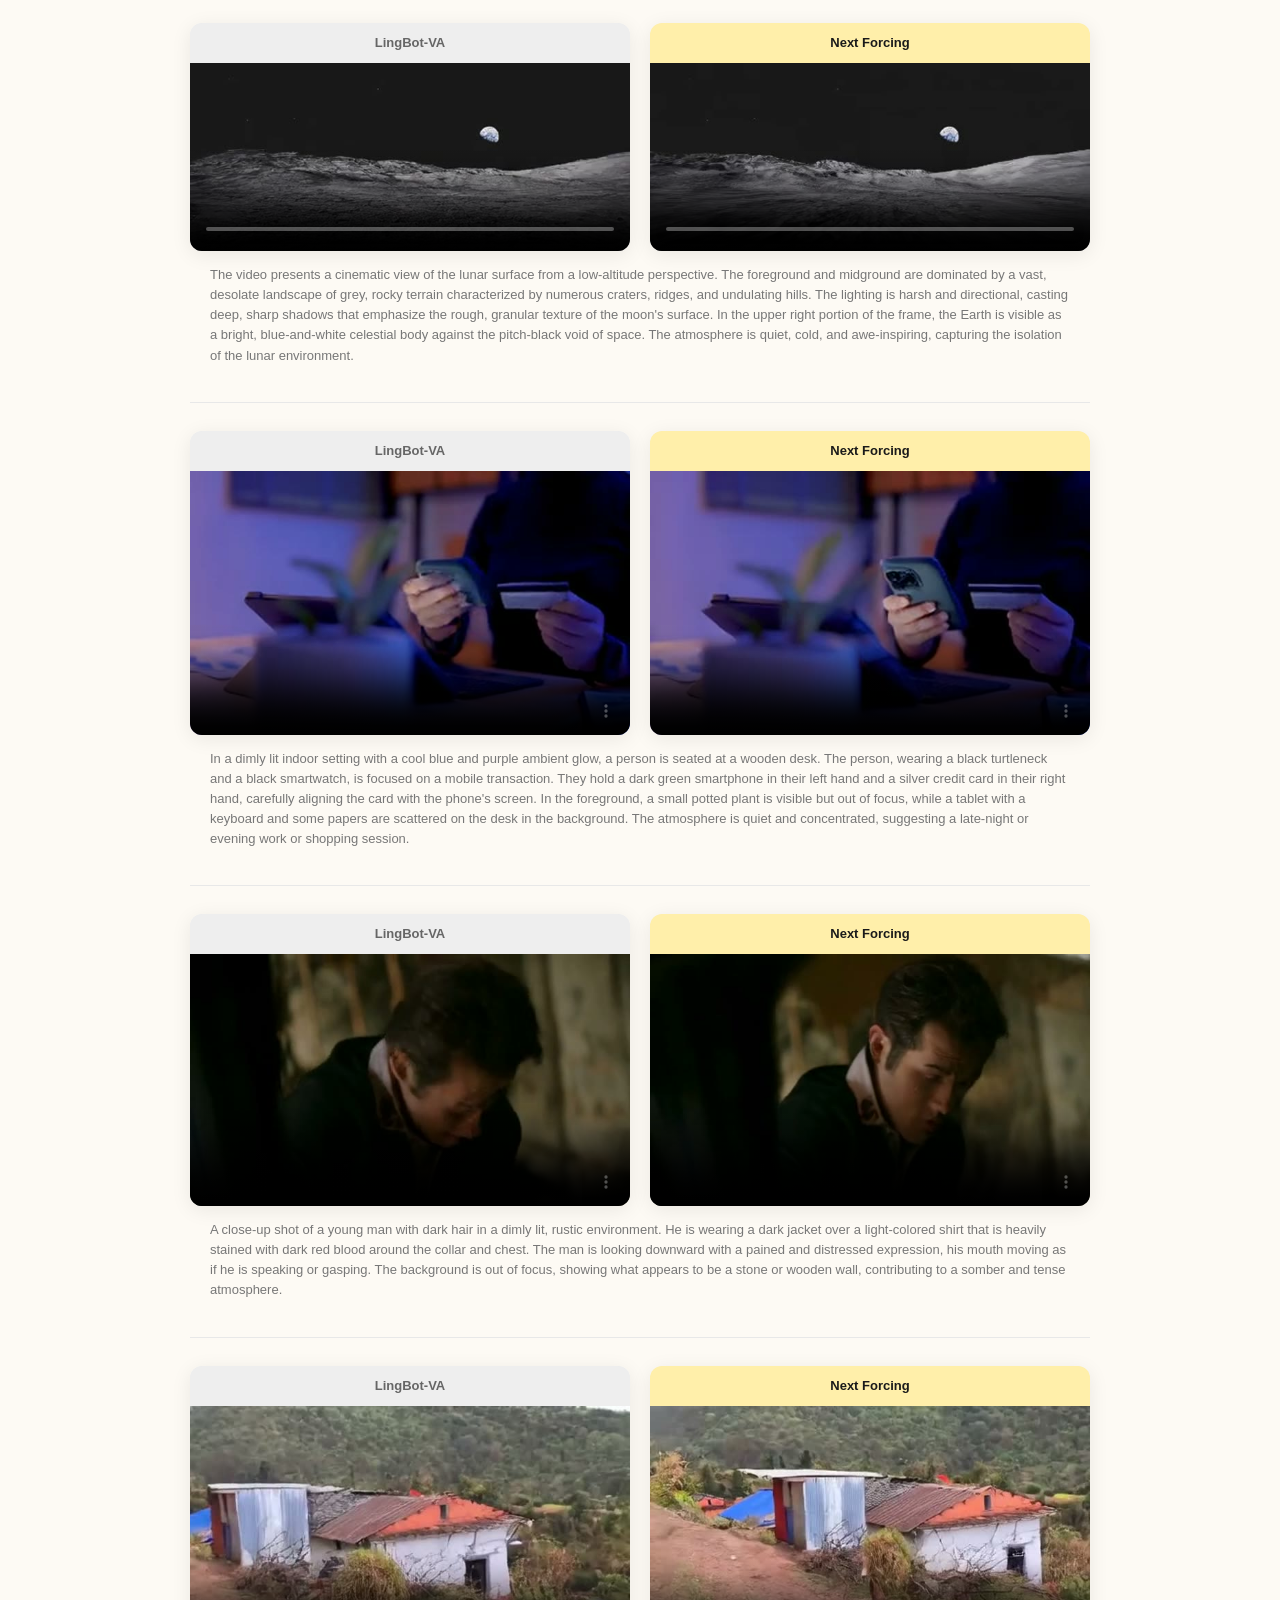
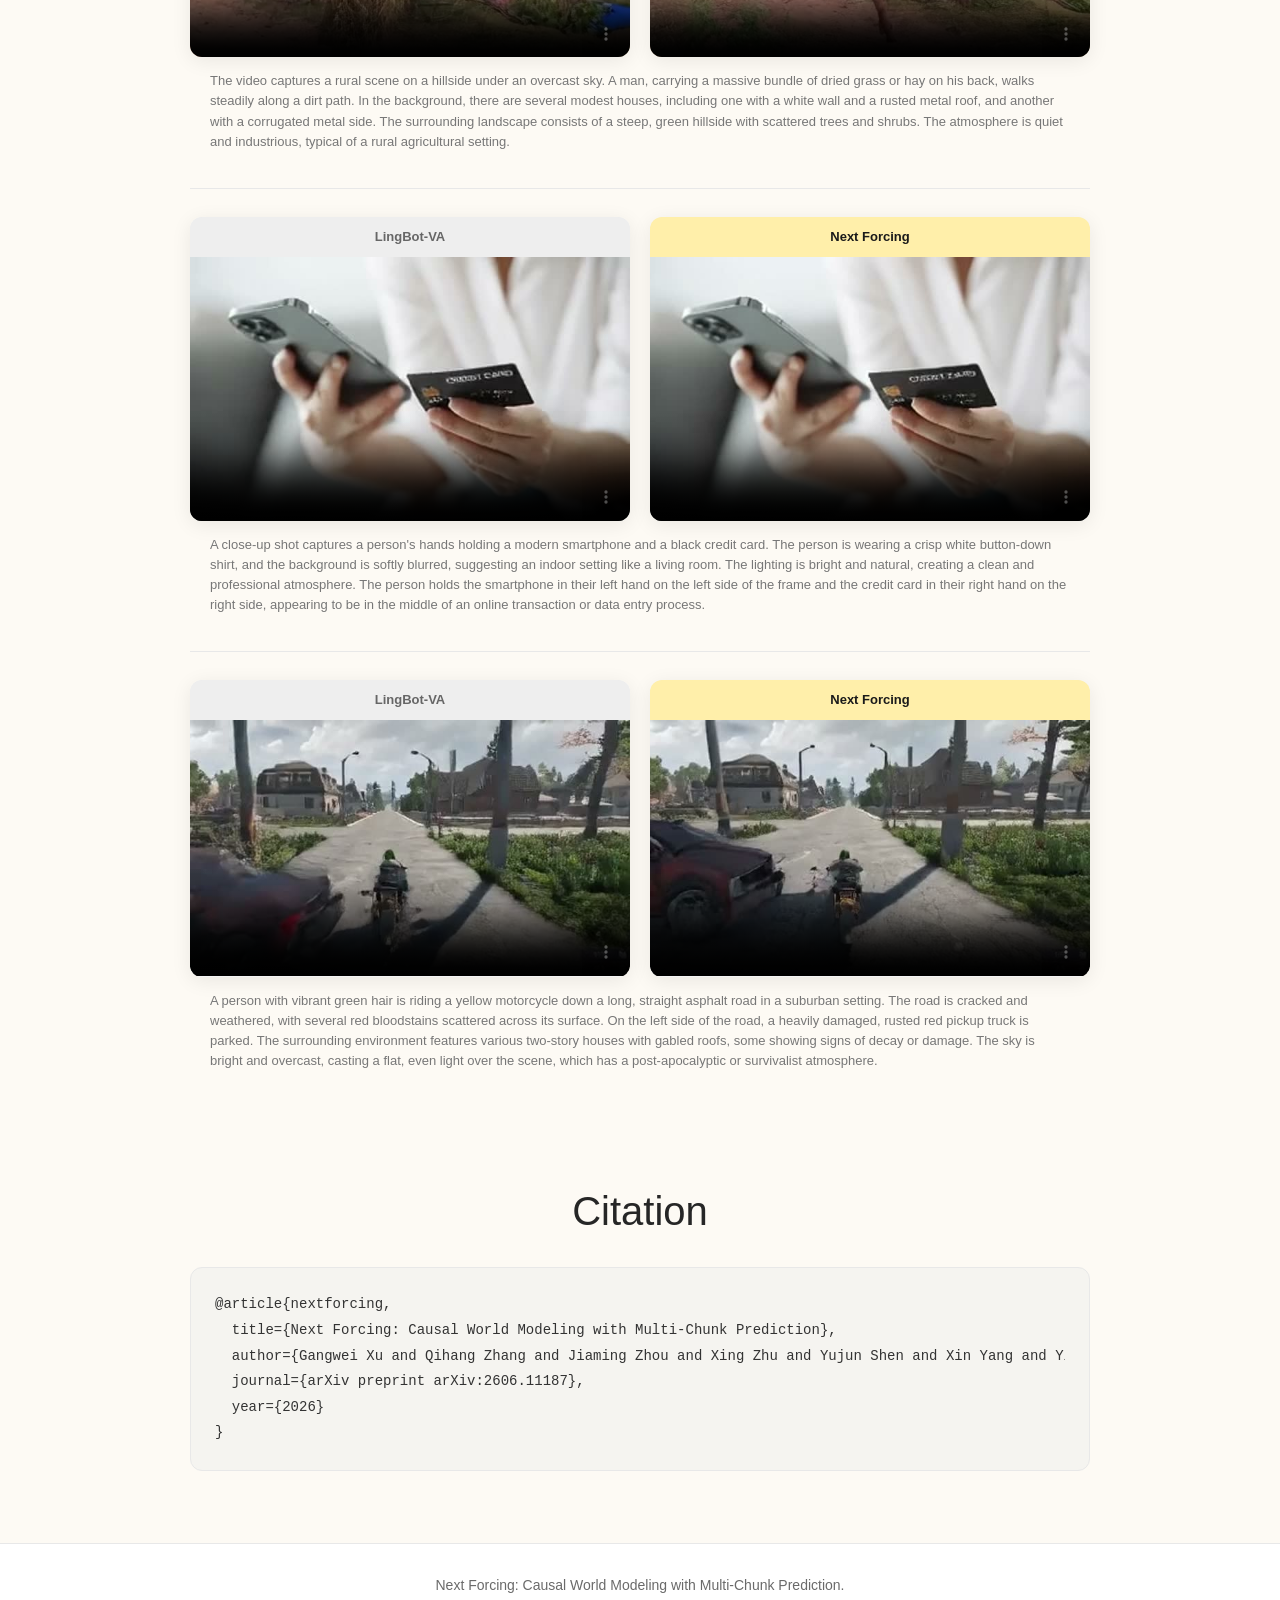
==== commit 82b19adb: "Update index.html" ====
--- a/index.html
+++ b/index.html
@@ -53,7 +53,7 @@
               <button class="realworld-tab active" type="button" role="tab" aria-selected="true"
                 data-video-src="assets/videos/fruit_sorting.mp4"
                 data-video-poster="assets/posters/fruit_sorting.jpg"
-                data-demo-description="Fruit Sorting, where the robot places an apple, a pear, and an orange into a basket.">
+                data-demo-description="Fruit Sorting, where the robot places an orange, an apple and a pear into a basket.">
                 Fruit Sorting
               </button>
               <button class="realworld-tab" type="button" role="tab" aria-selected="false"
@@ -65,7 +65,7 @@
             </div>
             <p>
               <span class="realworld-caption-lead">Real-world deployment results.</span>
-              <span id="realworld-task-description">Fruit Sorting, where the robot places an apple, a pear, and an orange into a basket.</span>
+              <span id="realworld-task-description">Fruit Sorting, where the robot places an orange, an apple and a pear into a basket.</span>
             </p>
           </figcaption>
         </figure>
--- a/styles.css
+++ b/styles.css
@@ -244,8 +244,8 @@
   overflow: hidden;
   border: 1px solid rgba(0, 0, 0, 0.1);
   border-radius: 12px;
-  background: #0f0f0f;
-  box-shadow: 0 14px 38px rgba(20, 28, 38, 0.12);
+  background: transparent;
+  box-shadow: 0 14px 38px rgba(20, 28, 38, 0.1);
 }
 
 .realworld-video-frame video {
@@ -253,6 +253,7 @@
   aspect-ratio: 16 / 9;
   display: block;
   object-fit: cover;
+  background: transparent;
 }
 
 .realworld-video-label {
